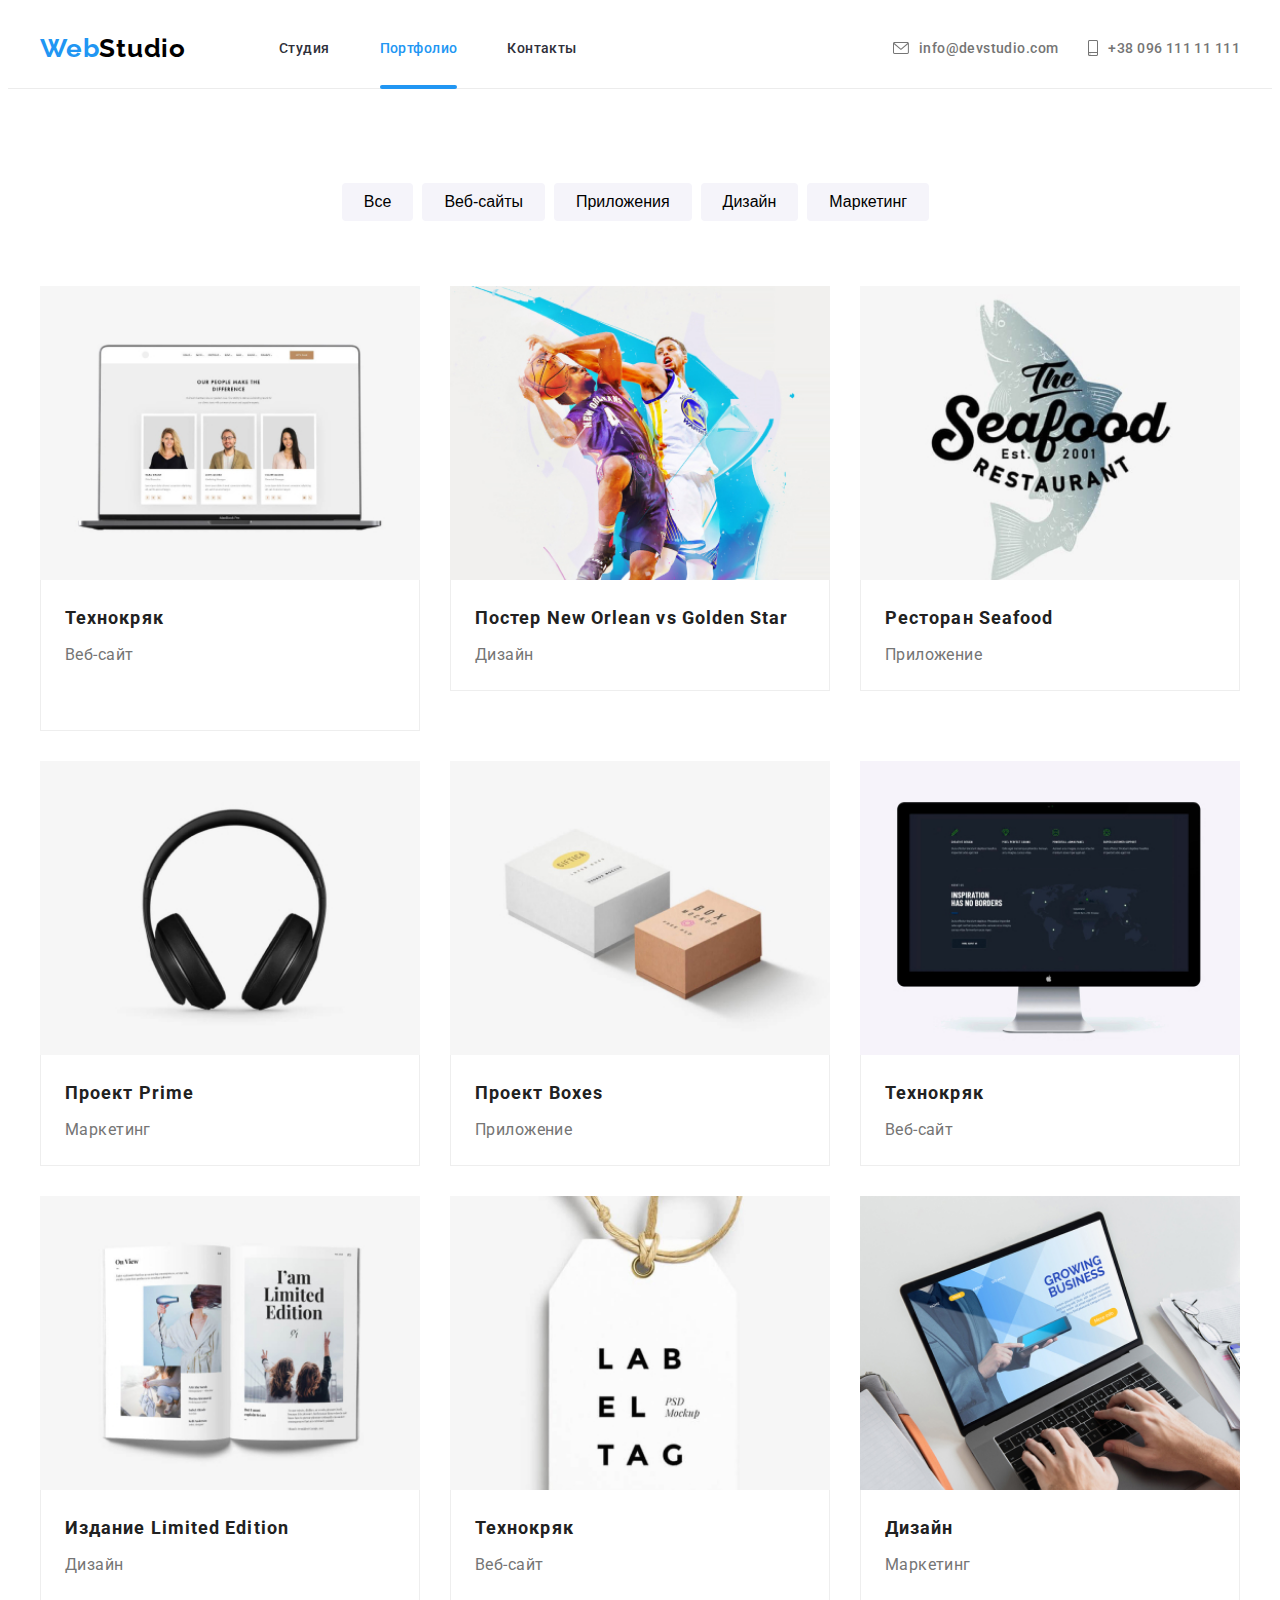
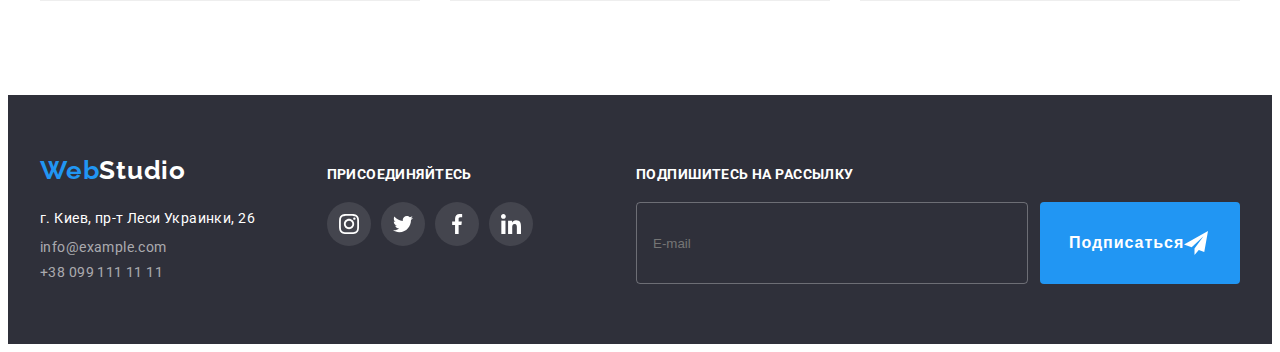
==== porfolio.html @ 5191cff1 "..." ====
<!DOCTYPE html>
<html lang="en">
<head>
    <meta charset="UTF-8">
    <meta http-equiv="X-UA-Compatible" content="IE=edge">
    <meta name="viewport" content="width=device-width, initial-scale=1.0">
    <title>Document</title>
    <link rel="preconnect" href="https://fonts.googleapis.com">
    <link rel="preconnect" href="https://fonts.gstatic.com" crossorigin>
    <link href="https://fonts.googleapis.com/css2?family=Roboto:ital,wght@0,400;0,500;0,700;0,900;1,400;1,500;1,700;1,900&display=swap" rel="stylesheet">
      
        <link rel="preconnect" href="https://fonts.googleapis.com">
        <link rel="preconnect" href="https://fonts.googleapis.com">
        <link rel="preconnect" href="https://fonts.gstatic.com" crossorigin>
        <link href="https://fonts.googleapis.com/css2?family=Raleway:wght@700&display=swap" rel="stylesheet">
    <link rel="stylesheet" href="https://cdnjs.cloudflare.com/ajax/libs/modern-normalize/1.1.0/modern-normalize.min.css"
        integrity="sha512-wpPYUAdjBVSE4KJnH1VR1HeZfpl1ub8YT/NKx4PuQ5NmX2tKuGu6U/JRp5y+Y8XG2tV+wKQpNHVUX03MfMFn9Q=="
        crossorigin="anonymous" referrerpolicy="no-referrer" />
 <link rel="stylesheet" href="./css/main.min.css">
    <body class="body">
    <header class="header-box">
        <div class="container flex">
            <nav class="flex"><a href="" class="logo" lang="en">
                    <span class="web">Web</span>Studio</a>
                <ul class="menu">
                    <li class="menu__list-main"><a href="./index.html" class="link">Студия</a></li>
                    <li class="menu__list"><a href="./porfolio.html" class="menu__link-main currents"> Портфолио</a></li>
                    <li class="menu__list"> <a href="" class="link"> Контакты</a></li>
                </ul>
            </nav>
            <button type="button" class="mob-menu" data-menu-open>
                <svg width="40px" height="40px" class="mob-menu__icon">
                    <use href="./images/icons/sprite2.svg#mob-menu"></use>
                </svg>
            </button>
            <ul class="menu-contact">
                <li class="menu-contact__list-left">
                    <a href="" class="menu-contact__link">
                        <svg class="header-icon icon-left" width="16" height="12">
                            <use href="./images/icons/sprite.svg#icon-envelope"></use>
                        </svg>
                        info@devstudio.com</a>
                </li>
                <li class="menu-contact__list"><a href="" class="menu-contact__link">
                        <svg class="header-icon" width="10" height="16">
                            <use href="./images/icons/sprite.svg#icon-smartphone"></use>
                        </svg>
                        +38 096 111 11 111</a></li>
    
            </ul>
        </div>
        <div class="mobile-menu" data-menu>
            <div class="container mobile-menu__container">
                <button class="close-butt" data-menu-close>
                    <svg width="40px" height="40px" class="mobile-menu__close-icon">
                        <use href="./images/icons/sprite2.svg#icon-close_40px"></use>
                    </svg>
                </button>
    
                <ul class="mobile-menu__nav">
                    <li class="mobile-menu__list">
                        <a href="" class="mobile-menu__link">Студия</a>
                    </li>
                    <li class="mobile-menu__list">
                        <a href="" class="mobile-menu__link">Портфолио</a>
                    </li>
                    <li class="mobile-menu__list">
                        <a href="" class="mobile-menu__link">Контакты</a>
                    </li>
                </ul>
    
                <ul class="mobile-menu__contact">
                    <li class="mobile-menu__numb">+38 096 111 11 11</li>
                    <li class="mobile-menu__mail">info@devstudio.com</li>
                </ul>
                <ul class="mobile__menu-social">
                    <li class="mobile-menu__soc-list">
                        <a href="" class="mobile-menu__soc-link">Instagram</a>
                    </li>
                    <li class="mobile-menu__soc-list">
                        <a href="" class="mobile-menu__soc-link">Twitter</a>
                    </li>
                    <li class="mobile-menu__soc-list">
                        <a href="" class="mobile-menu__soc-link">Facebook</a>
                    </li>
                    <li class="mobile-menu__soc-list">
                        <a href="" class="mobile-menu__soc-link">LinkedIn</a>
                    </li>
                </ul>
            </div>
        </div>
    </header>
 <main>
     <!-- =================HERO===================== -->
     <section class="section portfolio-nav">
         <div class="container">
     <ul class="btns">
         <li class="btns-list"> <button type="button" class="button-port">
            Все</button></li>
        <li class="btns-list"><button type="button" class="button-port">
            Веб-сайты</button></li>
        <li class="btns-list"><button type="button" class="button-port">
            Приложения</button></li>
        <li class="btns-list"><button type="button" class="button-port">
            Дизайн</button></li>
        <li class="btns-list"><button type="button" class="button-port">
            Маркетинг</button></li>
     </ul>

     <ul class="card">
         <li class="card__list"><a class="card__link" href=""><div class="card__wrapper">
            <picture>
                <source srcset="./images/notebook.jpg" media="min-width: 1200px">
                <source srcset="./images/port-tab/img-tab1.jpg" media="min-width: 768px">
                <source srcset="./images/port-mob/img-mob1.jpg" media="min-width: 320px">
                <img src="./images/notebook.jpg" alt="ноутбук" class="img-developer">
            </picture>
           
            <p class="card__overlay">Технокряк это современная площадка распространения коронавируса. Компании используют эту платформу для цифрового
        шпионажа и атак на защищённые сервера конкурентов.</p>
    </div><div class="card__describe cool"> <h3 class="card__sup-title">Технокряк</h3> <p class="
card__description">Веб-сайт</p> </div></a></li>
        <li class="card__list"><a class="card__link" href="">
                <div class="card__wrapper">
                    <picture>
                        <source srcset="./images/basketball-player.jpg" media="min-width: 1200px">
                        <source srcset="./images/port-tab/img-tab2.jpg" media="min-width: 768px">
                        <source srcset="./images/port-mob/img-mob2.jpg" media="min-width: 320px">
                        <img src="./images/basketball-player.jpg" alt="Постер New Orlean vs Golden Star" class="img-developer">
                    </picture>
                    <p class="card__overlay">Технокряк это современная площадка распространения коронавируса. Компании используют эту
                        платформу для цифрового
                        шпионажа и атак на защищённые сервера конкурентов.</p>
                </div>
                <div class="card__describe">
                    <h3 class="card__sup-title">Постер New Orlean vs Golden Star</h3>
                <p class="
                card__description">Дизайн</p>
                </div>
            </a></li>
        <li class="card__list"><a class="card__link" href="">
                <div class="card__wrapper">
                    <picture>
                        <source srcset="./images/seafood.jpg" media="min-width: 1200px">
                        <source srcset="./images/port-tab/img-tab3.jpg" media="min-width: 768px">
                        <source srcset="./images/port-mob/img-mob3.jpg" media="min-width: 320px">
                        <img src="./images/seafood.jpg" alt="Ресторан Seafood на фоне рыбы" class="img-developer">
                    </picture>
                    <p class="card__overlay">Технокряк это современная площадка распространения коронавируса. Компании используют эту
                        платформу для цифрового
                        шпионажа и атак на защищённые сервера конкурентов.</p>
                </div>
                <div class="card__describe">
                <h3 class="card__sup-title">Ресторан Seafood</h3>
                <p class="
                card__description">Приложение</p>
                </div>
            </a></li>
        <li class="card__list"><a class="card__link" href="">
                <div class="card__wrapper">
                    <picture>
                        <source srcset="./images/headphones.jpg" media="min-width: 1200px">
                        <source srcset="./images/port-tab/img-tab4.jpg" media="min-width: 768px">
                        <source srcset="./images/port-mob/img-mob4.jpg" media="min-width: 320px">
                        <img src="./images/headphones.jpg" alt="наушники" class="img-developer">
                    </picture>
                    
                    <p class="card__overlay">Технокряк это современная площадка распространения коронавируса. Компании используют эту
                        платформу для цифрового
                        шпионажа и атак на защищённые сервера конкурентов.</p>
                </div>
                <div class="card__describe">
                <h3 class="card__sup-title">Проект Prime</h3>
                <p class="
                card__description">Маркетинг</p>
                </div>
            </a></li>
        <li class="card__list"><a class="card__link" href="">
                <div class="card__wrapper">
                    <picture>
                        <source srcset="./images/box.jpg" media="min-width: 1200px">
                        <source srcset="./images/port-tab/img-tab5.jpg" media="min-width: 768px">
                        <source srcset="./images/port-mob/img-mob5.jpg" media="min-width: 320px">
                        <img src="./images/box.jpg" alt="два ящика" class="img-developer">
                    </picture>
                 
                    <p class="card__overlay">Технокряк это современная площадка распространения коронавируса. Компании используют эту
                        платформу для цифрового
                        шпионажа и атак на защищённые сервера конкурентов.</p>
                </div>
                <div class="card__describe">
                <h3 class="card__sup-title">Проект Boxes</h3>
                <p class="card__description">Приложение</p>
                </div>
            </a></li>
        <li class="card__list"><a class="card__link" href="">
                <div class="card__wrapper">
                <picture>
                    <source srcset="./images/monitor.jpg" media="min-width: 1200px">
                    <source srcset="./images/port-tab/img-tab6.jpg" media="min-width: 768px">
                    <source srcset="./images/port-mob/img-mob6.jpg" media="min-width: 320px">
                    <img src="./images/monitor.jpg" alt="монитор" class="img-developer">
                </picture>
                    
                    <p class="card__overlay">Технокряк это современная площадка распространения коронавируса. Компании используют эту
                        платформу для цифрового
                        шпионажа и атак на защищённые сервера конкурентов.</p>
                </div>
                <div class="card__describe">
                    <h3 class="card__sup-title">Технокряк</h3>
                    <p class="
        card__description">Веб-сайт</p>
                </div>
            </a></li>
        <li class="card__list"><a class="card__link" href="">
                <div class="card__wrapper">
                    <picture>
                        <source srcset="./images/book.jpg" media="min-width: 1200px">
                        <source srcset="./images/port-tab/img-tab7.jpg" media="min-width: 768px">
                        <source srcset="./images/port-mob/img-mob7.jpg" media="min-width: 320px">
                        <img src="./images/book.jpg" alt="book" class="img-developer">
                    </picture>
                    
                    <p class="card__overlay">Технокряк это современная площадка распространения коронавируса. Компании используют эту
                        платформу для цифрового
                        шпионажа и атак на защищённые сервера конкурентов.</p>
                </div>
                <div class="card__describe">
                <h3 class="card__sup-title">Издание Limited Edition</h3>
                <p class="
                card__description">Дизайн</p>
                </div>
            </a></li>
        <li class="card__list"><a class="card__link" href="">
                <div class="card__wrapper">
                        <picture>
                            <source srcset="./images/label-tag.jpg" media="min-width: 1200px">
                            <source srcset="./images/port-tab/img-tab8.jpg" media="min-width: 768px">
                            <source srcset="./images/port-mob/img-mob8.jpg" media="min-width: 320px">
                            <img src="./images/label-tag.jpg" alt="label" class="img-developer">
                        </picture>
                    <p class="card__overlay">Технокряк это современная площадка распространения коронавируса. Компании используют эту
                        платформу для цифрового
                        шпионажа и атак на защищённые сервера конкурентов.</p>
                </div>
                <div class="card__describe">
                    <h3 class="card__sup-title">Технокряк</h3>
                    <p class="
        card__description">Веб-сайт</p>
                </div>
            </a></li>
        <li class="card__list"><a class="card__link" href="">
                <div class="card__wrapper">
                    <picture>
                        <source srcset="./images/notebook1.jpg" media="min-width: 1200px">
                        <source srcset="./images/port-tab/img-tab6.jpg" media="min-width: 768px">
                        <source srcset="./images/port-mob/img-mob6.jpg" media="min-width: 320px">
                        <img src="./images/notebook1.jpg" alt="ноутбук" class="img-developer">
                    </picture>
                    <p class="card__overlay">Технокряк это современная площадка распространения коронавируса. Компании используют эту
                        платформу для цифрового
                        шпионажа и атак на защищённые сервера конкурентов.</p>
                </div>
             
                <div class="card__describe">
                <h3 class="card__sup-title">Дизайн</h3>
                <p class="
                            card__description">Маркетинг</p>
                </div>
            </a></li>
     </ul>
    </div>
 </section>
</main>
<!-- /* ======================FOOTER==================================== */ -->
    <footer class="footer">
        <div class="container footer__flex">
            <div class="footer-nav">
                <a href="" class="logodown" lang="en">
                    <span class="web">Web</span>Studio</a>
                <address>
                    <ul class="footer-list">
                        <li class="footer__list"><a class="footer__address" href="https://goo.gl/maps/vd5sE5UWaFMjiasX9">г.
                                Киев, пр-т Леси Украинки, 26</a></li>
                        <li class="footer__list"><a href="" class="footer__linknav">info@example.com</a></li>
                        <li class="footer__list"> <a href="" class="footer__linknav"> +38 099 111 11 11</a></li>
                    </ul>
                </address>
            </div>
            <div class="footer__social">
                <h2 class="footer__social-h">ПРИСОЕДИНЯЙТЕСЬ</h2>
                <ul class="footer__ul-flex">
                    <li class="footer__social-list">
                        <a class="footer__social-link" href=""><svg class="footer__social-icon" height="20" width="20">
                                <use href="./images/icons/sprite.svg#icon-instagram1"></use>
                            </svg></a>
                    </li>
                    <li class="footer__social-list">
                        <a class="footer__social-link" href=""><svg class="footer__social-icon" height="20" width="20">
                                <use href="./images/icons/sprite.svg#icon-twitter2"></use>
                            </svg></a>
                    </li>
                    <li class="footer__social-list">
                        <a class="footer__social-link" href=""><svg class="footer__social-icon" height="20" width="20">
                                <use href="./images/icons/sprite.svg#icon-facebook3"></use>
                            </svg></a>
                    </li>
                    <li class="footer__social-list">
                        <a class="footer__social-link" href=""><svg class="footer__social-icon" height="20" width="20">
                                <use href="./images/icons/sprite.svg#icon-linkedin4"></use>
                            </svg></a>
                    </li>
                </ul>
            </div>
            <div class="footer-form__wrapper">
                <form action="footer-form">
                    <b class="footer-form__b">Подпишитесь на рассылку</b>
                    <span class="footer-form__span">
                        <input type="email" name="user-email" required placeholder="E-mail" class="footer-form__imput">
                        <button type="submit" class="footer-button">Подписаться
                            <svg width="24" height="24">
                                <use href="./images/icons/sprite.svg#icon-icon-send"></use>
                            </svg>
                        </button>
                    </span>
                </form>
            </div>
        </div>
    </footer>
<script src="./js/menu.js"></script>
</body>
</html>
---- css/main.min.css ----
:root{--primary-text-color: #757575;--primary-heading-color: #212121;--accent-color: #2196f3;--primary-bacground-color: #f5f4fa;--secondary-text-color: #ffffff;--secondary-background-color: #2f303a;--main-font: "Roboto", sans-serif}.visual-hiden{position:absolute !important;clip:rect(1px 1px 1px 1px);clip:rect(1px 1px 1px 1px);padding:0 !important;border:0 !important;height:1px !important;width:1px !important;overflow:hidden}.body{font-family:var(--main-font);font-size:14px;font-weight:400;font-style:normal;letter-spacing:0.03em}address{font-style:normal}img{display:block}ul{list-style:none;padding:0;margin:0}p{margin:0}.h1 h2 h3 h4 h5 h6{margin:0}.container{width:100%;padding-left:15px;padding-right:15px;margin:0 auto}@media screen and (min-width: 480px){.container{width:480px;padding-left:15px;padding-right:15px}}@media screen and (min-width: 768px){.container{width:768px}}@media screen and (min-width: 1200px){.container{width:1200px}}.section{padding-top:60px;padding-bottom:60px}@media screen and (min-width: 1200px){.section{padding-top:94px;padding-bottom:94px}}.currents::after{content:"";display:block;position:absolute;bottom:-1px;width:100%;height:4px;background-color:#2196f3;border-radius:2px}.header-icon{margin-right:10px;transition-property:fill;transition-duration:250ms;transition-timing-function:cubic-bezier(0.4, 0, 0.2, 1);fill:var(--primary-text-color)}.header-icon:hover .linknav,.header-icon:focus .linknav{color:var(--accent-color);fill:var(--accent-color)}.web{color:var(--accent-color)}.logo{margin:16px auto 16px 0;font-family:Raleway;font-weight:bold;font-size:26px;line-height:31px;letter-spacing:0.03em;color:black;text-decoration:none;display:inline-block}@media screen and (min-width: 768px){.logo{margin:0}}.menu-contact{display:none}@media screen and (min-width: 768px){.menu-contact{display:block}}@media screen and (min-width: 1200px){.menu-contact{display:flex;align-items:center;padding-left:0;margin:0px;margin-left:auto}.menu-contact.menu-contact__list+.menu-contact__list{margin-left:50px}}@media screen and (min-width: 768px){.menu-contact__link{font-size:14px;line-height:16px;font-weight:500;text-decoration:none;list-style:none;color:var(--primary-text-color);display:flex;align-items:center;transition-property:background-color, color;transition-duration:250ms;transition-timing-function:cubic-bezier(0.4, 0, 0.2, 1)}.menu-contact__link:hover .header-icon,.menu-contact__link:focus .header-icon{fill:var(--accent-color)}.menu-contact__link:hover{color:var(--accent-color)}}@media screen and (min-width: 1200px){.menu-contact__link{font-size:14px;line-height:16px;font-weight:500;text-decoration:none;list-style:none;color:var(--primary-text-color);display:flex;align-items:center;transition-property:background-color, color;transition-duration:250ms;transition-timing-function:cubic-bezier(0.4, 0, 0.2, 1)}.menu-contact__link:hover .header-icon,.menu-contact__link:focus .header-icon{fill:var(--accent-color)}.menu-contact__link:hover{color:var(--accent-color)}}@media screen and (min-width: 768px){.menu-contact__list-left{margin-bottom:10px}}@media screen and (min-width: 1200px){.menu-contact__list-left{margin-bottom:0;display:flex;align-items:center;margin-right:30px}.menu-contact__list-left:hover .header-icon,.menu-contact__list-left:focus .header-icon{color:var(--accent-color);fill:var(--accent-color)}}.link{display:block;font-size:14px;line-height:16px;font-weight:500;color:var(--secondary-background-color);text-decoration:none;padding-top:32px;padding-bottom:32px;transition-property:background-color, color;transition-duration:250ms;transition-timing-function:cubic-bezier(0.4, 0, 0.2, 1)}.link:hover,.link:focus{color:var(--accent-color)}.header-box{border-bottom:1px solid #ececec}.flex{display:flex;align-items:center;justify-content:space-between}@media screen and (min-width: 1200px){.flex{display:flex;align-items:center}}.menu{display:none}@media screen and (min-width: 768px){.menu{display:flex;margin-top:0px;margin-bottom:0px;padding-left:0px;justify-content:center;margin-left:88px;align-items:center}}@media screen and (min-width: 1200px){.menu{display:flex;margin-top:0px;margin-bottom:0px;padding-left:0px;justify-content:center;margin-left:93px;align-items:center}}.logodown{font-family:Raleway;font-weight:bold;font-size:24px;line-height:28px;letter-spacing:0.03em;color:var(--secondary-text-color);text-decoration:none;display:inline-block;margin-bottom:20px}@media screen and (min-width: 1200px){.logodown{font-size:26px;line-height:31px}}.footer{background-color:var(--secondary-background-color);padding-bottom:60px;padding-top:60px}@media screen and (min-width: 768px){.footer__flex{display:flex;align-items:baseline;justify-content:center}}@media screen and (max-width: 1199px){.footer__flex{flex-wrap:wrap}}@media screen and (min-width: 1200px){.footer__flex{align-items:baseline}}.footer-nav{text-align:center;margin-bottom:60px}@media screen and (min-width: 768px){.footer-nav{width:50%;margin:0}}@media screen and (min-width: 1200px){.footer-nav{text-align:left;margin:0}}.footer__address{margin-bottom:0px;margin-top:0px;text-align:left;font-size:14px;line-height:24px;color:var(--secondary-text-color);font-weight:400;cursor:pointer;text-decoration:none}.footer__address:hover,.footer__address:focus{color:var(--accent-color)}.footer-list{padding-left:0px;margin:0px;font-style:normal}.footer__list:not(:last-child){margin-bottom:9px}.footer__social{margin:0 auto;text-align:center}@media screen and (min-width: 768px){.footer__social{width:50%}}@media screen and (min-width: 1200px){.footer__social{margin-left:70px;margin-right:93px;text-align:left}}.footer__ul-flex{display:flex;margin:0%;padding:0%;justify-content:center}@media screen and (min-width: 1200px){.footer__ul-flex{justify-content:left}}.footer__social-h{font-weight:700;font-size:14px;line-height:16px;letter-spacing:0.03em;margin:0;margin-bottom:20px;color:var(--secondary-text-color)}.footer__linknav{font-size:14px;line-height:24px;font-weight:400;text-decoration:none;list-style:none;color:rgba(255,255,255,0.6);display:inline-block;transition-property:color;transition-duration:250ms}.footer__linknav:focus,.footer__linknav:hover{color:var(--accent-color)}@media screen and (min-width: 1200px){.footer__linknav{font-size:14px;line-height:16px}}.footer__social-list+.footer__social-list{margin-left:10px}.footer__social-link{display:flex;align-items:center;justify-content:center;width:44px;height:44px;border-radius:50%;background-color:rgba(255,255,255,0.1);transition-property:background-color;transition-duration:250ms;transition-timing-function:cubic-bezier(0.4, 0, 0.2, 1)}.footer__social-link:hover,.footer__social-link:focus{background-color:var(--accent-color)}.footer__social-icon{fill:var(--secondary-text-color)}@media screen and (min-width: 768px){.tablet{display:flex}}.footer-button{display:flex;align-items:center;font-weight:700;font-size:16px;letter-spacing:0.06em;line-height:1.87;background-color:var(--accent-color);color:var(--secondary-text-color);padding:10px 29px;min-width:200px;border:none;border-radius:4px;cursor:pointer;margin:20px auto 0}@media screen and (min-width: 1200px){.footer-button{margin:0}}.footer-form__b{display:block;text-transform:uppercase;margin-bottom:20px;color:var(--secondary-text-color);text-align:center;margin-top:60px}@media screen and (min-width: 1200px){.footer-form__b{margin-top:0;text-align:left}}@media screen and (min-width: 1200px){.footer-form__span{display:flex;justify-content:center}}.footer-form__wrapper{margin:0 auto}@media screen and (min-width: 768px){.footer-form__wrapper{width:60%}}.footer-form__imput{width:100%;height:50px;border:1px solid rgba(255,255,255,0.3);border-radius:4px;padding:15px 16px;margin-right:12px;color:var(--secondary-text-color);background:none}@media screen and (min-width: 768px){.footer-form__imput{width:450px}}@media screen and (min-width: 1200px){.footer-form__imput{width:358px}}.mobile-menu__container{position:relative;padding-top:48px;padding-bottom:48px;padding-left:40px}.mob-menu{background-color:transparent;border:none;padding:0;line-height:0;transition:fill 250ms linear}.mob-menu:hover,.mob-menu:focus{fill:var(--accent-color)}@media screen and (min-width: 768px){.mob-menu{display:none}}.mobile-menu{position:fixed;overflow:auto;width:100vw;height:100vh;top:0;left:0;background-color:#ffffff;z-index:2;opacity:0;visibility:hidden;pointer-events:none;transition:opacity 250ms linear, visibility 250ms linear}.mobile-menu.is-open{opacity:1;visibility:visible;pointer-events:auto}.mobile-menu__nav{margin-bottom:302px}.close-butt{position:absolute;top:10px;right:15px;display:flex;align-items:center;justify-content:center;width:40px;height:40px;border:none;background-color:transparent;padding:0;cursor:pointer;transition-property:fill, opacity;transition-timing-function:cubic-bezier(0.4, 0, 0.2, 1);transition-duration:250ms}.close-butt:hover,.close-butt:focus{fill:var(--accent-color)}.mobile-menu__list{margin-bottom:32px}.mobile-menu__link{font-weight:500;font-size:40px;line-height:47px;letter-spacing:0.02em;color:var(--primary-heading-color);text-decoration:none}.mobile-menu__link:hover,.mobile-menu__link:focus{color:var(--accent-color)}.mobile-menu__numb{font-weight:500;font-size:34px;line-height:40px;letter-spacing:0.02em;color:var(--accent-color);margin-bottom:32px}.mobile-menu__mail{font-weight:500;font-size:24px;line-height:28px;letter-spacing:0.02em;color:var(--primary-text-color);margin-bottom:64px}.mobile__menu-social{display:flex}.mobile-menu__soc-list:not(:last-child){padding-right:10px;border-right:1px solid rgba(33,33,33,0.2)}.mobile-menu__soc-list:not(:first-child){padding-left:10px}.mobile-menu__soc-link{text-decoration:none;font-weight:500;font-size:18px;line-height:22px;letter-spacing:0.02em;color:var(--accent-color)}@media screen and (min-width: 768px){.menu__link-main{position:relative;font-size:14px;line-height:16px;font-weight:500;color:var(--accent-color);text-decoration:none;list-style:none;display:block;padding-top:32px;padding-bottom:32px}}@media screen and (min-width: 768px){.menu__list{margin-left:50px}}@media screen and (min-width: 1200px){.menu__linkp{display:block;font-size:14px;line-height:16px;font-weight:500;color:var(--secondary-background-color);text-decoration:none;padding-top:32px;padding-bottom:32px;transition-property:color;transition-duration:250ms;transition-timing-function:cubic-bezier(0.4, 0, 0.2, 1)}.menu__linkp:hover,.menu__linkp:focus{color:var(--accent-color)}}@media screen and (min-width: 1200px){.menu__linkp-main{position:relative;font-size:14px;line-height:16px;font-weight:500;color:var(--accent-color);text-decoration:none;list-style:none;display:block;padding-top:32px;padding-bottom:32px;margin-left:50px;margin-right:50px}}.main-title{background:#c4c4c4;color:var(--secondary-text-color);text-align:center;margin-right:auto;margin-left:auto;padding-top:200px;padding-bottom:200px;background-image:linear-gradient(rgba(47,48,58,0.4), rgba(47,48,58,0.4)),url(../images/header-mob.jpg);background-size:cover;max-width:1600px}@media screen and (min-width: 768px){.main-title{background-image:linear-gradient(rgba(47,48,58,0.4), rgba(47,48,58,0.4)),url(../images/header-tab.jpg);background-size:cover}}@media screen and (min-width: 1200px){.main-title{background-image:linear-gradient(rgba(47,48,58,0.4), rgba(47,48,58,0.4)),url(../images/background.jpg);background-size:cover}}.title{margin-bottom:30px;margin-top:0px;font-size:26px;line-height:42px;font-weight:900;letter-spacing:0.06em}@media screen and (min-width: 1200px){.title{font-size:44px;line-height:60px}}.button{border-radius:4px;background-color:var(--accent-color);color:var(--secondary-text-color);font-size:16px;line-height:30px;font-weight:700;width:200px;height:50px;left:700px;top:430px;cursor:pointer;display:inline-block;transition-property:background-color, color;transition-duration:250ms;transition-timing-function:cubic-bezier(0.4, 0, 0.2, 1)}.button:hover{background-color:var(--accent-color);color:var(--secondary-text-color);cursor:pointer}@media screen and (min-width: 768px){.about{display:flex;flex-wrap:wrap;margin-left:-30px}}.bloks{height:120px;display:flex;background:var(--primary-bacground-color);border-radius:4px;margin-bottom:30px;align-items:center;justify-content:center}.list-about{margin-bottom:30px}@media screen and (min-width: 768px){.list-about{flex-basis:calc(100% / 2 - 30px);margin-left:30px}}@media screen and (min-width: 1200px){.list-about{flex-basis:calc(100% / 4 - 30px);margin-bottom:0px}}.plist{font-size:14px;line-height:24px;margin-top:0px;margin-bottom:0px;color:var(--primary-text-color)}@media screen and (min-width: 768px){.plist{max-width:354px}}.headlines{text-align:center;font-size:14px;line-height:16px;color:var(--primary-heading-color);font-weight:700;margin-top:0px;margin-bottom:10px}@media screen and (min-width: 768px){.headlines{text-align:left}}@media screen and (max-width: 1200px){.section-whatwedo{position:absolute !important;clip:rect(1px 1px 1px 1px);clip:rect(1px 1px 1px 1px);padding:0 !important;border:0 !important;height:1px !important;width:1px !important;overflow:hidden}}.images{margin-top:0px;display:flex;justify-content:center;padding:0px;margin-bottom:0px}.main-headlines{font-size:36px;line-height:42px;font-weight:700;color:var(--primary-heading-color);margin-bottom:50px;text-align:center;margin-top:0}.img-list{width:370px}.img-list+.img-list{margin-left:30px}.relat{position:relative}.absol{position:absolute;width:370px;height:70px;background-color:rgba(47,48,58,0.8);bottom:0;padding-top:27px}.descrip{font-weight:700;font-size:14px;line-height:16px;text-align:center;letter-spacing:0.03em;color:#ffffff}.box-icons{display:flex;padding:0;justify-content:center}.main-headlines-bot{font-size:28px;line-height:33px;font-weight:700;color:var(--primary-heading-color);margin-bottom:50px;text-align:center;margin-top:0px}@media screen and (min-width: 1200px){.main-headlines-bot{font-size:36px;line-height:42px}}.all-employee{padding-bottom:94px;margin-bottom:0px;margin-top:0px;padding:0}@media screen and (min-width: 768px){.all-employee{display:flex;flex-wrap:wrap;margin-left:-30px}}.employee{background:var(--secondary-text-color);box-shadow:0px 1px 3px rgba(0,0,0,0.12),0px 1px 1px rgba(0,0,0,0.14),0px 2px 1px rgba(0,0,0,0.2);border-radius:0px 0px 4px 4px;margin-bottom:30px;width:100%}@media screen and (min-width: 768px){.employee{flex-basis:calc(100% / 2 - 30px);margin-left:30px}}@media screen and (min-width: 1200px){.employee{flex-basis:calc(100% / 4 - 30px)}}.img-developer{width:100%;display:block;height:auto}.our-team{background-color:var(--primary-bacground-color);padding-top:94px;margin-left:0px}.workers{font-weight:500;font-size:16px;line-height:19px;text-align:center;color:var(--primary-heading-color);margin-bottom:10px;margin-top:0}.positions{font-size:16px;line-height:19px;font-weight:400;text-align:center;margin:0px;margin-bottom:16px}.cards-work{padding:32px 30px}.social-link-team{display:flex;align-items:center;justify-content:center;width:44px;height:44px;border-radius:50%;transition-property:fill, background-color;transition-duration:250ms;transition-timing-function:cubic-bezier(0.4, 0, 0.2, 1)}.social-link-team:hover .social-icon-team,.social-link-team:focus .social-icon-team{fill:#ffffff}.social-link-team:hover,.social-link-team:focus{background-color:var(--accent-color)}.social-icon-team{fill:#afb1b8;transition-property:bacground-color, fill;transition-duration:250ms;transition-timing-function:cubic-bezier(0.4, 0, 0.2, 1)}.social-link+.social-link{margin-left:10px}.hclient{font-style:normal;font-weight:700;font-size:28px;line-height:33px;text-align:center;letter-spacing:0.03em;color:var(--primary-heading-color);margin-top:0;margin-left:auto;margin-right:auto;margin-bottom:50px}@media screen and (min-width: 1200px){.hclient{font-size:36px;line-height:42px}}.client-flex{display:flex;flex-wrap:wrap;margin-left:-30px}.client-list{flex-basis:calc(100% / 2 - 30px);margin-left:30px;margin-bottom:30px}@media screen and (min-width: 768px){.client-list{flex-basis:calc(100% / 3 - 30px)}}@media screen and (min-width: 1200px){.client-list{flex-basis:calc(100% / 6 - 30px)}}.client-link{display:flex;align-items:center;justify-content:center;width:100%;height:92px;border:1px solid #afb1b8;transition-duration:250ms;border-radius:4px}.client-link:hover .client-icon,.client-link:focus .client-icon{fill:var(--accent-color)}.client-link:hover,.client-link:focus{border-color:var(--accent-color)}.client-icon{fill:#afb1b8;transition-property:fill;transition-duration:250ms;transition-timing-function:cubic-bezier(0.4, 0, 0.2, 1)}.portfolio-nav{font-weight:500;font-size:16px;line-height:1.62}.btns{display:flex;flex-wrap:wrap;justify-content:flex-start;margin-bottom:40px}@media screen and (min-width: 768px){.btns{justify-content:center;margin-bottom:30px}}@media screen and (min-width: 1200px){.btns{display:flex;justify-content:center;padding-left:0px;margin:0px;margin-bottom:50px}}.btns-list{margin-right:9px;margin-bottom:15px}.button-port{border-radius:4px;background-color:var(--primary-bacground-color);color:black;font-weight:500;font-size:16px;line-height:26px;cursor:pointer;border:0;padding:6px 22px;transition-property:background-color, color, box-shadow;transition-duration:250ms;transition-timing-function:cubic-bezier(0.4, 0, 0.2, 1)}.button-port:hover,.button-port:focus{background-color:var(--accent-color);color:var(--secondary-text-color);cursor:pointer;box-shadow:0px 3px 1px rgba(0,0,0,0.1),0px 1px 2px rgba(0,0,0,0.08),0px 2px 2px rgba(0,0,0,0.12)}.card{margin-top:0px;padding:0%}@media screen and (min-width: 768px){.card{display:flex;flex-wrap:wrap;margin-left:-30px;margin-bottom:-30px}}.card__list{width:354px;margin-bottom:30px}@media screen and (min-width: 768px){.card__list{flex-basis:calc(100% / 2 - 30px);margin-left:30px}}@media screen and (min-width: 1200px){.card__list{flex-basis:calc(100% / 3 - 30px);margin-left:30px}}.card__link{position:relative;display:block;text-decoration:none;transition-property:box-shadow;transition-duration:250ms}.card__link:hover,.card__link:focus{box-shadow:0px 1px 1px rgba(0,0,0,0.12),0px 4px 4px rgba(0,0,0,0.06),1px 4px 6px rgba(0,0,0,0.16)}.card__link:hover .card__overlay{transform:translatex(0)}.card__wrapper{position:relative;overflow:hidden;height:294px}.card__overlay{position:absolute;width:100%;height:100%;font-size:18px;line-height:28px;top:0;left:0;background-color:rgba(33,150,243,0.9);color:var(--secondary-text-color);transform:translatey(110%);transition:transform 250ms ease;padding:77px 24px}@media screen and (min-width: 1200px){.card_overlay{width:370px;height:294px;padding:63px 24px}}.card__describe{padding:20px 24px;border-bottom:1px solid #eeeeee;border-left:1px solid #eeeeee;border-right:1px solid #eeeeee}@media screen and (min-width: 767px){.cool{height:146px}}@media screen and (min-width: 1200px){.cool{height:110px}}.card__sup-title{margin-bottom:4px;font-weight:700;font-size:18px;line-height:36px;color:var(--primary-heading-color);margin-top:0;margin-left:auto;margin-right:auto}@media screen and (min-width: 768px){.card__sup-title{width:306px;margin-left:0;margin-right:0;letter-spacing:0.06em}}@media screen and (min-width: 1200px){.card__sup-title{letter-spacing:0.06em;width:100%}}.card__description{margin-bottom:0;margin-top:0px;font-size:16px;line-height:30px;font-weight:400;color:var(--primary-text-color)}.backdrop{display:flex;align-items:center;justify-content:center;position:fixed;top:0;left:0;width:100%;height:100%;background-color:rgba(0,0,0,0.6);opacity:1;visibility:visible;pointer-events:auto;transition-property:opacity;transition-timing-function:cubic-bezier(0.4, 0, 0.2, 1);transition-duration:250ms}.backdrop.is-hidden{opacity:0;visibility:hidden;pointer-events:auto;transition-property:opacity;transition-timing-function:cubic-bezier(0.4, 0, 0.2, 1);transition-duration:250ms}.modal{position:relative;width:450px;height:609px;padding:40px;border-radius:4px;background-color:var(--primary-bacground-color)}@media screen and (min-width: 1200px){.modal{position:relative;width:528px;height:581px;padding:40px;border-radius:4px;background-color:var(--primary-bacground-color)}}.close-button{position:absolute;top:10px;right:10px;display:flex;align-items:center;justify-content:center;width:30px;height:30px;border:1px solid rgba(0,0,0,0.1);border-radius:50%;background-color:transparent;padding:0;cursor:pointer;transition-property:fill, opacity;transition-timing-function:cubic-bezier(0.4, 0, 0.2, 1);transition-duration:250ms}.close-button:hover,.close-button:focus{fill:var(--accent-color)}.modal-title{font-style:normal;font-weight:700;font-size:20px;line-height:23px;text-align:center;letter-spacing:0.03em;display:block;color:var(--primary-heading-color);margin-bottom:30px}.modal-form__text{display:block;font-weight:normal;font-size:12px;line-height:14px;letter-spacing:0.01em;color:var(--primary-text-color);margin-bottom:10px}.modal-form__input-wrapper{display:block;position:relative;margin-top:4px}.modal-form__input{background-color:var(--primary-bacground-color);border:1px solid rgba(33,33,33,0.2);border-radius:4px;width:100%;height:40px;padding-left:42px;outline:0;transition-property:border-color;transition-duration:250ms;transition-timing-function:cubic-bezier(0.4, 0, 0.2, 1)}.modal-form__input:focus{border-color:var(--accent-color)}.modal-form__input:focus+.modal-form__icon{fill:var(--accent-color)}.modal-form__icon{position:absolute;left:12px;bottom:12px;transition-property:fill;transition-duration:250ms;transition-timing-function:cubic-bezier(0.4, 0, 0.2, 1)}.modal-form__comment{width:100%;height:120px;border:1px solid rgba(33,33,33,0.2);border-radius:4px;margin-top:4px;padding:12px 16px;resize:none;transition-property:border-color;transition-duration:250ms;transition-timing-function:cubic-bezier(0.4, 0, 0.2, 1);outline:none}.modal-form__comment:focus{border-color:var(--accent-color)}.modal-form__link{color:var(--accent-color)}.modal-form__btn{width:200px;height:50px;margin-top:30px;margin-left:124px;margin-right:124px;background-color:var(--accent-color);color:var(--secondary-text-color);border:none;box-shadow:0px 4px 4px rgba(0,0,0,0.15);border-radius:4px}.modal-checkbox-label::before{display:block;content:"";width:18px;height:18px;border:1px solid #303030;border-radius:4px;cursor:pointer;margin-right:10px}.modal-checkbox-label{display:flex;align-items:center;font-size:14px;line-height:1.71}.modal-checkbox:checked+.modal-checkbox-label::before{background-image:url(../images/icon-check-1.svg);background-size:contain;background-position:center}
/*# sourceMappingURL=main.min.css.map */
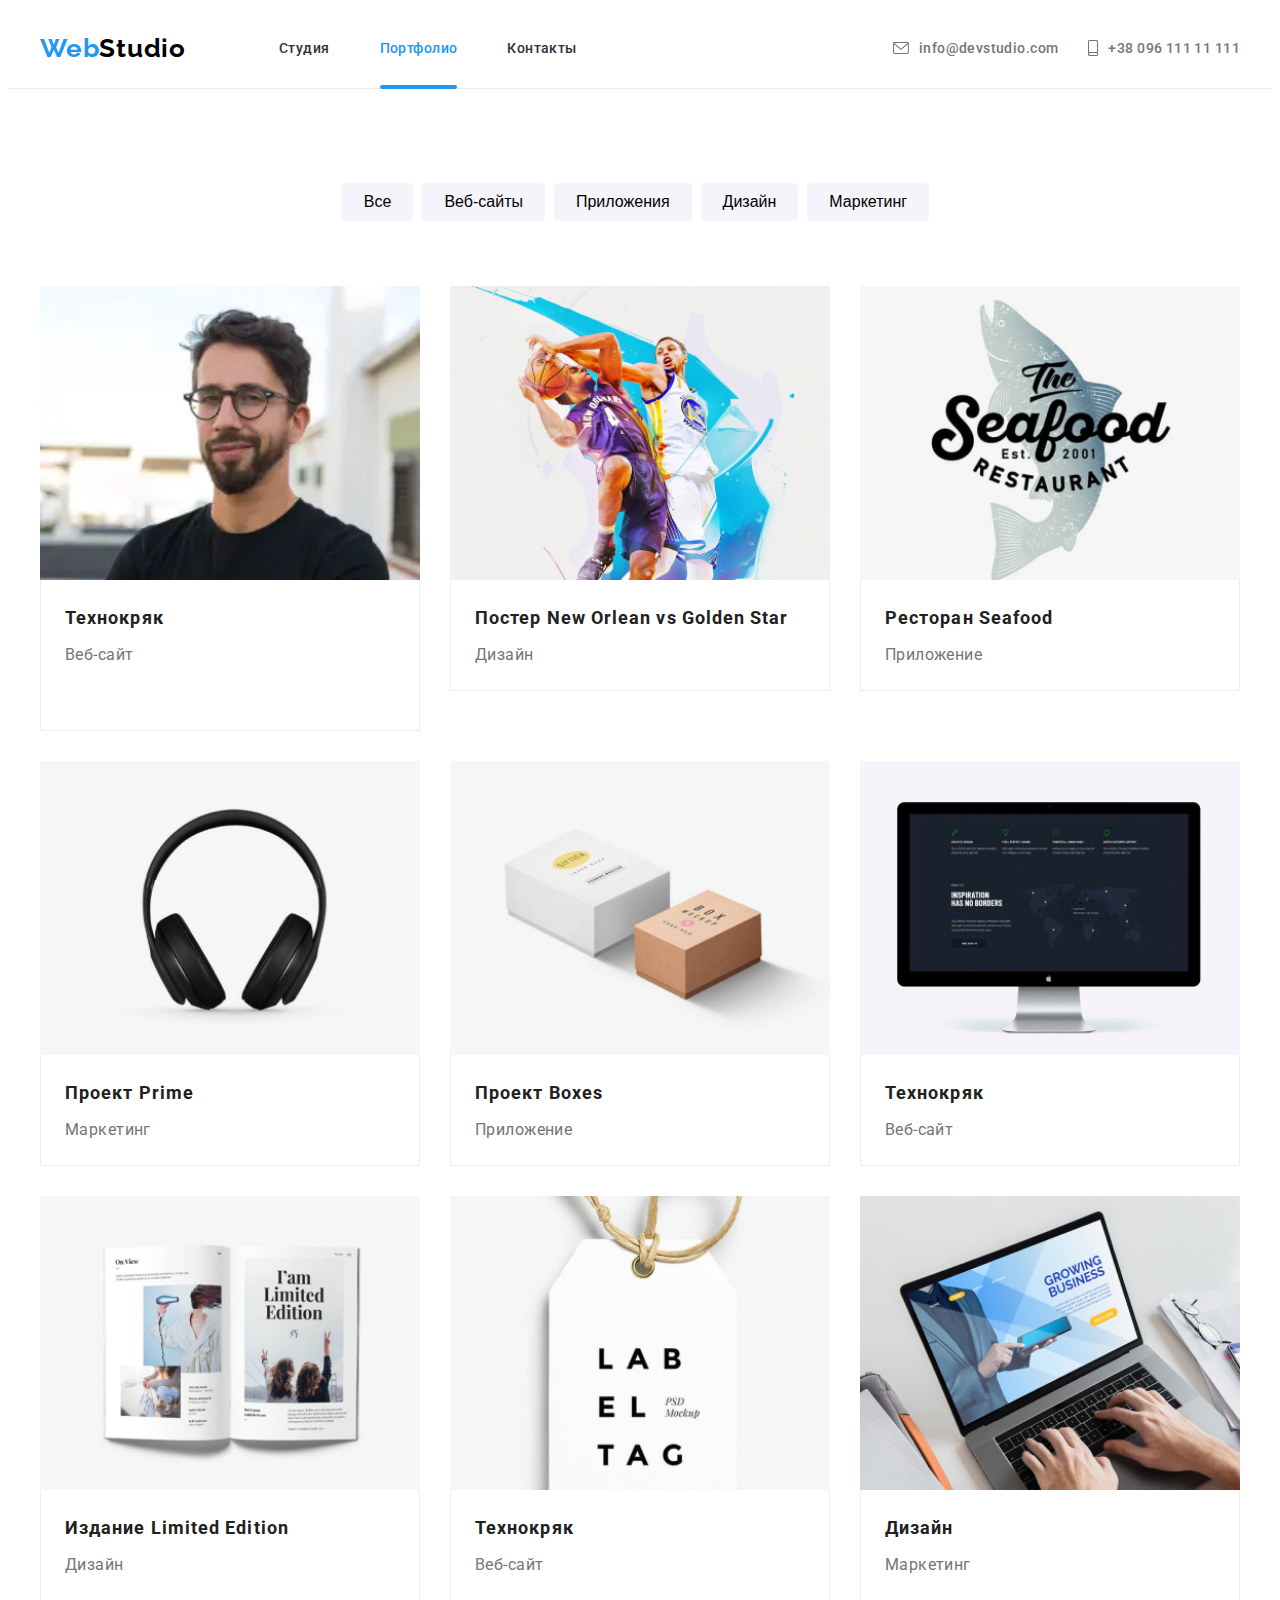
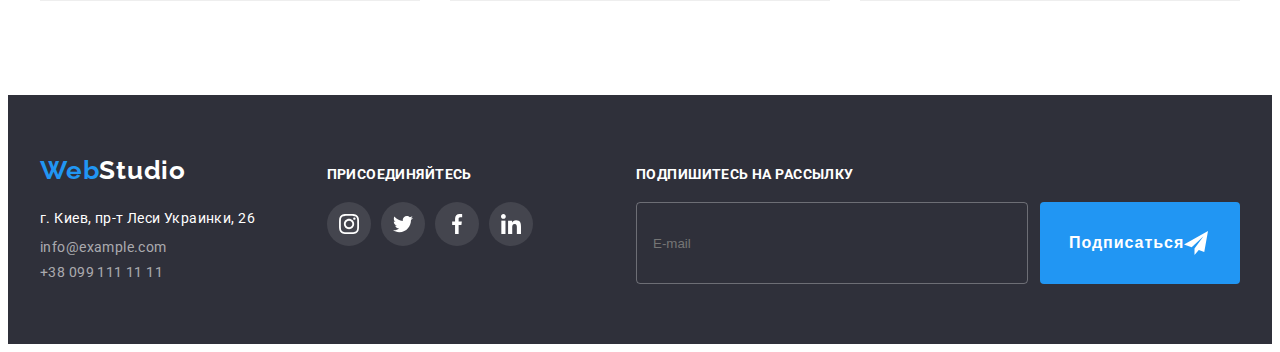
==== commit 421e617f: "img" ====
--- a/porfolio.html
+++ b/porfolio.html
@@ -59,7 +59,7 @@
     
                 <ul class="mobile-menu__nav">
                     <li class="mobile-menu__list">
-                        <a href="" class="mobile-menu__link">Студия</a>
+                        <a href="./index.html" class="mobile-menu__link">Студия</a>
                     </li>
                     <li class="mobile-menu__list">
                         <a href="" class="mobile-menu__link">Портфолио</a>
@@ -110,12 +110,22 @@
      <ul class="card">
          <li class="card__list"><a class="card__link" href=""><div class="card__wrapper">
             <picture>
-                <source srcset="./images/notebook.jpg" media="min-width: 1200px">
-                <source srcset="./images/port-tab/img-tab1.jpg" media="min-width: 768px">
-                <source srcset="./images/port-mob/img-mob1.jpg" media="min-width: 320px">
-                <img src="./images/notebook.jpg" alt="ноутбук" class="img-developer">
+                <source srcset="./images/team/mihail/img-dasktop.webp 1x, ./images/team/mihail/img-dasktop@2x.webp 2x"
+                    media="(min-width: 1200px)">
+                <source srcset="./images/team/mihail/img-dasktop.jpg 1x, ./images/team/mihail/img-desktop@2x.jpg 2x"
+                    media="(min-width: 1200px)">
+                <source srcset="./images/team/mihail/img-tablet.webp 1x, ./images/team/mihail/img-tablet@2x.webp 2x"
+                    media="(min-width: 768px)">
+                <source srcset="./images/team/mihail/img-tablet.jpg 1x, ./images/team/mihail/img-tablet@2x.jpg 2x"
+                    media="(min-width: 768px)">
+                <source srcset="./images/team/mihail/img-mobile.webp 1x, ./images/team/mihail/img-mobile@2x.webp 2x"
+                    media="(min-width: 320px)">
+                <source srcset="./images/team/mihail/img-mobile.jpg 1x, ./images/team/mihail/img-mobile@2x.jpg 2x"
+                    media="(min-width: 320px)">
+            
+                <img src="#" alt="ноутбук" class="img-developer">
             </picture>
-           
+          
             <p class="card__overlay">Технокряк это современная площадка распространения коронавируса. Компании используют эту платформу для цифрового
         шпионажа и атак на защищённые сервера конкурентов.</p>
     </div><div class="card__describe cool"> <h3 class="card__sup-title">Технокряк</h3> <p class="
--- a/css/main.min.css
+++ b/css/main.min.css
@@ -1,2 +1,2 @@
-:root{--primary-text-color: #757575;--primary-heading-color: #212121;--accent-color: #2196f3;--primary-bacground-color: #f5f4fa;--secondary-text-color: #ffffff;--secondary-background-color: #2f303a;--main-font: "Roboto", sans-serif}.visual-hiden{position:absolute !important;clip:rect(1px 1px 1px 1px);clip:rect(1px 1px 1px 1px);padding:0 !important;border:0 !important;height:1px !important;width:1px !important;overflow:hidden}.body{font-family:var(--main-font);font-size:14px;font-weight:400;font-style:normal;letter-spacing:0.03em}address{font-style:normal}img{display:block}ul{list-style:none;padding:0;margin:0}p{margin:0}.h1 h2 h3 h4 h5 h6{margin:0}.container{width:100%;padding-left:15px;padding-right:15px;margin:0 auto}@media screen and (min-width: 480px){.container{width:480px;padding-left:15px;padding-right:15px}}@media screen and (min-width: 768px){.container{width:768px}}@media screen and (min-width: 1200px){.container{width:1200px}}.section{padding-top:60px;padding-bottom:60px}@media screen and (min-width: 1200px){.section{padding-top:94px;padding-bottom:94px}}.currents::after{content:"";display:block;position:absolute;bottom:-1px;width:100%;height:4px;background-color:#2196f3;border-radius:2px}.header-icon{margin-right:10px;transition-property:fill;transition-duration:250ms;transition-timing-function:cubic-bezier(0.4, 0, 0.2, 1);fill:var(--primary-text-color)}.header-icon:hover .linknav,.header-icon:focus .linknav{color:var(--accent-color);fill:var(--accent-color)}.web{color:var(--accent-color)}.logo{margin:16px auto 16px 0;font-family:Raleway;font-weight:bold;font-size:26px;line-height:31px;letter-spacing:0.03em;color:black;text-decoration:none;display:inline-block}@media screen and (min-width: 768px){.logo{margin:0}}.menu-contact{display:none}@media screen and (min-width: 768px){.menu-contact{display:block}}@media screen and (min-width: 1200px){.menu-contact{display:flex;align-items:center;padding-left:0;margin:0px;margin-left:auto}.menu-contact.menu-contact__list+.menu-contact__list{margin-left:50px}}@media screen and (min-width: 768px){.menu-contact__link{font-size:14px;line-height:16px;font-weight:500;text-decoration:none;list-style:none;color:var(--primary-text-color);display:flex;align-items:center;transition-property:background-color, color;transition-duration:250ms;transition-timing-function:cubic-bezier(0.4, 0, 0.2, 1)}.menu-contact__link:hover .header-icon,.menu-contact__link:focus .header-icon{fill:var(--accent-color)}.menu-contact__link:hover{color:var(--accent-color)}}@media screen and (min-width: 1200px){.menu-contact__link{font-size:14px;line-height:16px;font-weight:500;text-decoration:none;list-style:none;color:var(--primary-text-color);display:flex;align-items:center;transition-property:background-color, color;transition-duration:250ms;transition-timing-function:cubic-bezier(0.4, 0, 0.2, 1)}.menu-contact__link:hover .header-icon,.menu-contact__link:focus .header-icon{fill:var(--accent-color)}.menu-contact__link:hover{color:var(--accent-color)}}@media screen and (min-width: 768px){.menu-contact__list-left{margin-bottom:10px}}@media screen and (min-width: 1200px){.menu-contact__list-left{margin-bottom:0;display:flex;align-items:center;margin-right:30px}.menu-contact__list-left:hover .header-icon,.menu-contact__list-left:focus .header-icon{color:var(--accent-color);fill:var(--accent-color)}}.link{display:block;font-size:14px;line-height:16px;font-weight:500;color:var(--secondary-background-color);text-decoration:none;padding-top:32px;padding-bottom:32px;transition-property:background-color, color;transition-duration:250ms;transition-timing-function:cubic-bezier(0.4, 0, 0.2, 1)}.link:hover,.link:focus{color:var(--accent-color)}.header-box{border-bottom:1px solid #ececec}.flex{display:flex;align-items:center;justify-content:space-between}@media screen and (min-width: 1200px){.flex{display:flex;align-items:center}}.menu{display:none}@media screen and (min-width: 768px){.menu{display:flex;margin-top:0px;margin-bottom:0px;padding-left:0px;justify-content:center;margin-left:88px;align-items:center}}@media screen and (min-width: 1200px){.menu{display:flex;margin-top:0px;margin-bottom:0px;padding-left:0px;justify-content:center;margin-left:93px;align-items:center}}.logodown{font-family:Raleway;font-weight:bold;font-size:24px;line-height:28px;letter-spacing:0.03em;color:var(--secondary-text-color);text-decoration:none;display:inline-block;margin-bottom:20px}@media screen and (min-width: 1200px){.logodown{font-size:26px;line-height:31px}}.footer{background-color:var(--secondary-background-color);padding-bottom:60px;padding-top:60px}@media screen and (min-width: 768px){.footer__flex{display:flex;align-items:baseline;justify-content:center}}@media screen and (max-width: 1199px){.footer__flex{flex-wrap:wrap}}@media screen and (min-width: 1200px){.footer__flex{align-items:baseline}}.footer-nav{text-align:center;margin-bottom:60px}@media screen and (min-width: 768px){.footer-nav{width:50%;margin:0}}@media screen and (min-width: 1200px){.footer-nav{text-align:left;margin:0}}.footer__address{margin-bottom:0px;margin-top:0px;text-align:left;font-size:14px;line-height:24px;color:var(--secondary-text-color);font-weight:400;cursor:pointer;text-decoration:none}.footer__address:hover,.footer__address:focus{color:var(--accent-color)}.footer-list{padding-left:0px;margin:0px;font-style:normal}.footer__list:not(:last-child){margin-bottom:9px}.footer__social{margin:0 auto;text-align:center}@media screen and (min-width: 768px){.footer__social{width:50%}}@media screen and (min-width: 1200px){.footer__social{margin-left:70px;margin-right:93px;text-align:left}}.footer__ul-flex{display:flex;margin:0%;padding:0%;justify-content:center}@media screen and (min-width: 1200px){.footer__ul-flex{justify-content:left}}.footer__social-h{font-weight:700;font-size:14px;line-height:16px;letter-spacing:0.03em;margin:0;margin-bottom:20px;color:var(--secondary-text-color)}.footer__linknav{font-size:14px;line-height:24px;font-weight:400;text-decoration:none;list-style:none;color:rgba(255,255,255,0.6);display:inline-block;transition-property:color;transition-duration:250ms}.footer__linknav:focus,.footer__linknav:hover{color:var(--accent-color)}@media screen and (min-width: 1200px){.footer__linknav{font-size:14px;line-height:16px}}.footer__social-list+.footer__social-list{margin-left:10px}.footer__social-link{display:flex;align-items:center;justify-content:center;width:44px;height:44px;border-radius:50%;background-color:rgba(255,255,255,0.1);transition-property:background-color;transition-duration:250ms;transition-timing-function:cubic-bezier(0.4, 0, 0.2, 1)}.footer__social-link:hover,.footer__social-link:focus{background-color:var(--accent-color)}.footer__social-icon{fill:var(--secondary-text-color)}@media screen and (min-width: 768px){.tablet{display:flex}}.footer-button{display:flex;align-items:center;font-weight:700;font-size:16px;letter-spacing:0.06em;line-height:1.87;background-color:var(--accent-color);color:var(--secondary-text-color);padding:10px 29px;min-width:200px;border:none;border-radius:4px;cursor:pointer;margin:20px auto 0}@media screen and (min-width: 1200px){.footer-button{margin:0}}.footer-form__b{display:block;text-transform:uppercase;margin-bottom:20px;color:var(--secondary-text-color);text-align:center;margin-top:60px}@media screen and (min-width: 1200px){.footer-form__b{margin-top:0;text-align:left}}@media screen and (min-width: 1200px){.footer-form__span{display:flex;justify-content:center}}.footer-form__wrapper{margin:0 auto}@media screen and (min-width: 768px){.footer-form__wrapper{width:60%}}.footer-form__imput{width:100%;height:50px;border:1px solid rgba(255,255,255,0.3);border-radius:4px;padding:15px 16px;margin-right:12px;color:var(--secondary-text-color);background:none}@media screen and (min-width: 768px){.footer-form__imput{width:450px}}@media screen and (min-width: 1200px){.footer-form__imput{width:358px}}.mobile-menu__container{position:relative;padding-top:48px;padding-bottom:48px;padding-left:40px}.mob-menu{background-color:transparent;border:none;padding:0;line-height:0;transition:fill 250ms linear}.mob-menu:hover,.mob-menu:focus{fill:var(--accent-color)}@media screen and (min-width: 768px){.mob-menu{display:none}}.mobile-menu{position:fixed;overflow:auto;width:100vw;height:100vh;top:0;left:0;background-color:#ffffff;z-index:2;opacity:0;visibility:hidden;pointer-events:none;transition:opacity 250ms linear, visibility 250ms linear}.mobile-menu.is-open{opacity:1;visibility:visible;pointer-events:auto}.mobile-menu__nav{margin-bottom:302px}.close-butt{position:absolute;top:10px;right:15px;display:flex;align-items:center;justify-content:center;width:40px;height:40px;border:none;background-color:transparent;padding:0;cursor:pointer;transition-property:fill, opacity;transition-timing-function:cubic-bezier(0.4, 0, 0.2, 1);transition-duration:250ms}.close-butt:hover,.close-butt:focus{fill:var(--accent-color)}.mobile-menu__list{margin-bottom:32px}.mobile-menu__link{font-weight:500;font-size:40px;line-height:47px;letter-spacing:0.02em;color:var(--primary-heading-color);text-decoration:none}.mobile-menu__link:hover,.mobile-menu__link:focus{color:var(--accent-color)}.mobile-menu__numb{font-weight:500;font-size:34px;line-height:40px;letter-spacing:0.02em;color:var(--accent-color);margin-bottom:32px}.mobile-menu__mail{font-weight:500;font-size:24px;line-height:28px;letter-spacing:0.02em;color:var(--primary-text-color);margin-bottom:64px}.mobile__menu-social{display:flex}.mobile-menu__soc-list:not(:last-child){padding-right:10px;border-right:1px solid rgba(33,33,33,0.2)}.mobile-menu__soc-list:not(:first-child){padding-left:10px}.mobile-menu__soc-link{text-decoration:none;font-weight:500;font-size:18px;line-height:22px;letter-spacing:0.02em;color:var(--accent-color)}@media screen and (min-width: 768px){.menu__link-main{position:relative;font-size:14px;line-height:16px;font-weight:500;color:var(--accent-color);text-decoration:none;list-style:none;display:block;padding-top:32px;padding-bottom:32px}}@media screen and (min-width: 768px){.menu__list{margin-left:50px}}@media screen and (min-width: 1200px){.menu__linkp{display:block;font-size:14px;line-height:16px;font-weight:500;color:var(--secondary-background-color);text-decoration:none;padding-top:32px;padding-bottom:32px;transition-property:color;transition-duration:250ms;transition-timing-function:cubic-bezier(0.4, 0, 0.2, 1)}.menu__linkp:hover,.menu__linkp:focus{color:var(--accent-color)}}@media screen and (min-width: 1200px){.menu__linkp-main{position:relative;font-size:14px;line-height:16px;font-weight:500;color:var(--accent-color);text-decoration:none;list-style:none;display:block;padding-top:32px;padding-bottom:32px;margin-left:50px;margin-right:50px}}.main-title{background:#c4c4c4;color:var(--secondary-text-color);text-align:center;margin-right:auto;margin-left:auto;padding-top:200px;padding-bottom:200px;background-image:linear-gradient(rgba(47,48,58,0.4), rgba(47,48,58,0.4)),url(../images/header-mob.jpg);background-size:cover;max-width:1600px}@media screen and (min-width: 768px){.main-title{background-image:linear-gradient(rgba(47,48,58,0.4), rgba(47,48,58,0.4)),url(../images/header-tab.jpg);background-size:cover}}@media screen and (min-width: 1200px){.main-title{background-image:linear-gradient(rgba(47,48,58,0.4), rgba(47,48,58,0.4)),url(../images/background.jpg);background-size:cover}}.title{margin-bottom:30px;margin-top:0px;font-size:26px;line-height:42px;font-weight:900;letter-spacing:0.06em}@media screen and (min-width: 1200px){.title{font-size:44px;line-height:60px}}.button{border-radius:4px;background-color:var(--accent-color);color:var(--secondary-text-color);font-size:16px;line-height:30px;font-weight:700;width:200px;height:50px;left:700px;top:430px;cursor:pointer;display:inline-block;transition-property:background-color, color;transition-duration:250ms;transition-timing-function:cubic-bezier(0.4, 0, 0.2, 1)}.button:hover{background-color:var(--accent-color);color:var(--secondary-text-color);cursor:pointer}@media screen and (min-width: 768px){.about{display:flex;flex-wrap:wrap;margin-left:-30px}}.bloks{height:120px;display:flex;background:var(--primary-bacground-color);border-radius:4px;margin-bottom:30px;align-items:center;justify-content:center}.list-about{margin-bottom:30px}@media screen and (min-width: 768px){.list-about{flex-basis:calc(100% / 2 - 30px);margin-left:30px}}@media screen and (min-width: 1200px){.list-about{flex-basis:calc(100% / 4 - 30px);margin-bottom:0px}}.plist{font-size:14px;line-height:24px;margin-top:0px;margin-bottom:0px;color:var(--primary-text-color)}@media screen and (min-width: 768px){.plist{max-width:354px}}.headlines{text-align:center;font-size:14px;line-height:16px;color:var(--primary-heading-color);font-weight:700;margin-top:0px;margin-bottom:10px}@media screen and (min-width: 768px){.headlines{text-align:left}}@media screen and (max-width: 1200px){.section-whatwedo{position:absolute !important;clip:rect(1px 1px 1px 1px);clip:rect(1px 1px 1px 1px);padding:0 !important;border:0 !important;height:1px !important;width:1px !important;overflow:hidden}}.images{margin-top:0px;display:flex;justify-content:center;padding:0px;margin-bottom:0px}.main-headlines{font-size:36px;line-height:42px;font-weight:700;color:var(--primary-heading-color);margin-bottom:50px;text-align:center;margin-top:0}.img-list{width:370px}.img-list+.img-list{margin-left:30px}.relat{position:relative}.absol{position:absolute;width:370px;height:70px;background-color:rgba(47,48,58,0.8);bottom:0;padding-top:27px}.descrip{font-weight:700;font-size:14px;line-height:16px;text-align:center;letter-spacing:0.03em;color:#ffffff}.box-icons{display:flex;padding:0;justify-content:center}.main-headlines-bot{font-size:28px;line-height:33px;font-weight:700;color:var(--primary-heading-color);margin-bottom:50px;text-align:center;margin-top:0px}@media screen and (min-width: 1200px){.main-headlines-bot{font-size:36px;line-height:42px}}.all-employee{padding-bottom:94px;margin-bottom:0px;margin-top:0px;padding:0}@media screen and (min-width: 768px){.all-employee{display:flex;flex-wrap:wrap;margin-left:-30px}}.employee{background:var(--secondary-text-color);box-shadow:0px 1px 3px rgba(0,0,0,0.12),0px 1px 1px rgba(0,0,0,0.14),0px 2px 1px rgba(0,0,0,0.2);border-radius:0px 0px 4px 4px;margin-bottom:30px;width:100%}@media screen and (min-width: 768px){.employee{flex-basis:calc(100% / 2 - 30px);margin-left:30px}}@media screen and (min-width: 1200px){.employee{flex-basis:calc(100% / 4 - 30px)}}.img-developer{width:100%;display:block;height:auto}.our-team{background-color:var(--primary-bacground-color);padding-top:94px;margin-left:0px}.workers{font-weight:500;font-size:16px;line-height:19px;text-align:center;color:var(--primary-heading-color);margin-bottom:10px;margin-top:0}.positions{font-size:16px;line-height:19px;font-weight:400;text-align:center;margin:0px;margin-bottom:16px}.cards-work{padding:32px 30px}.social-link-team{display:flex;align-items:center;justify-content:center;width:44px;height:44px;border-radius:50%;transition-property:fill, background-color;transition-duration:250ms;transition-timing-function:cubic-bezier(0.4, 0, 0.2, 1)}.social-link-team:hover .social-icon-team,.social-link-team:focus .social-icon-team{fill:#ffffff}.social-link-team:hover,.social-link-team:focus{background-color:var(--accent-color)}.social-icon-team{fill:#afb1b8;transition-property:bacground-color, fill;transition-duration:250ms;transition-timing-function:cubic-bezier(0.4, 0, 0.2, 1)}.social-link+.social-link{margin-left:10px}.hclient{font-style:normal;font-weight:700;font-size:28px;line-height:33px;text-align:center;letter-spacing:0.03em;color:var(--primary-heading-color);margin-top:0;margin-left:auto;margin-right:auto;margin-bottom:50px}@media screen and (min-width: 1200px){.hclient{font-size:36px;line-height:42px}}.client-flex{display:flex;flex-wrap:wrap;margin-left:-30px}.client-list{flex-basis:calc(100% / 2 - 30px);margin-left:30px;margin-bottom:30px}@media screen and (min-width: 768px){.client-list{flex-basis:calc(100% / 3 - 30px)}}@media screen and (min-width: 1200px){.client-list{flex-basis:calc(100% / 6 - 30px)}}.client-link{display:flex;align-items:center;justify-content:center;width:100%;height:92px;border:1px solid #afb1b8;transition-duration:250ms;border-radius:4px}.client-link:hover .client-icon,.client-link:focus .client-icon{fill:var(--accent-color)}.client-link:hover,.client-link:focus{border-color:var(--accent-color)}.client-icon{fill:#afb1b8;transition-property:fill;transition-duration:250ms;transition-timing-function:cubic-bezier(0.4, 0, 0.2, 1)}.portfolio-nav{font-weight:500;font-size:16px;line-height:1.62}.btns{display:flex;flex-wrap:wrap;justify-content:flex-start;margin-bottom:40px}@media screen and (min-width: 768px){.btns{justify-content:center;margin-bottom:30px}}@media screen and (min-width: 1200px){.btns{display:flex;justify-content:center;padding-left:0px;margin:0px;margin-bottom:50px}}.btns-list{margin-right:9px;margin-bottom:15px}.button-port{border-radius:4px;background-color:var(--primary-bacground-color);color:black;font-weight:500;font-size:16px;line-height:26px;cursor:pointer;border:0;padding:6px 22px;transition-property:background-color, color, box-shadow;transition-duration:250ms;transition-timing-function:cubic-bezier(0.4, 0, 0.2, 1)}.button-port:hover,.button-port:focus{background-color:var(--accent-color);color:var(--secondary-text-color);cursor:pointer;box-shadow:0px 3px 1px rgba(0,0,0,0.1),0px 1px 2px rgba(0,0,0,0.08),0px 2px 2px rgba(0,0,0,0.12)}.card{margin-top:0px;padding:0%}@media screen and (min-width: 768px){.card{display:flex;flex-wrap:wrap;margin-left:-30px;margin-bottom:-30px}}.card__list{width:354px;margin-bottom:30px}@media screen and (min-width: 768px){.card__list{flex-basis:calc(100% / 2 - 30px);margin-left:30px}}@media screen and (min-width: 1200px){.card__list{flex-basis:calc(100% / 3 - 30px);margin-left:30px}}.card__link{position:relative;display:block;text-decoration:none;transition-property:box-shadow;transition-duration:250ms}.card__link:hover,.card__link:focus{box-shadow:0px 1px 1px rgba(0,0,0,0.12),0px 4px 4px rgba(0,0,0,0.06),1px 4px 6px rgba(0,0,0,0.16)}.card__link:hover .card__overlay{transform:translatex(0)}.card__wrapper{position:relative;overflow:hidden;height:294px}.card__overlay{position:absolute;width:100%;height:100%;font-size:18px;line-height:28px;top:0;left:0;background-color:rgba(33,150,243,0.9);color:var(--secondary-text-color);transform:translatey(110%);transition:transform 250ms ease;padding:77px 24px}@media screen and (min-width: 1200px){.card_overlay{width:370px;height:294px;padding:63px 24px}}.card__describe{padding:20px 24px;border-bottom:1px solid #eeeeee;border-left:1px solid #eeeeee;border-right:1px solid #eeeeee}@media screen and (min-width: 767px){.cool{height:146px}}@media screen and (min-width: 1200px){.cool{height:110px}}.card__sup-title{margin-bottom:4px;font-weight:700;font-size:18px;line-height:36px;color:var(--primary-heading-color);margin-top:0;margin-left:auto;margin-right:auto}@media screen and (min-width: 768px){.card__sup-title{width:306px;margin-left:0;margin-right:0;letter-spacing:0.06em}}@media screen and (min-width: 1200px){.card__sup-title{letter-spacing:0.06em;width:100%}}.card__description{margin-bottom:0;margin-top:0px;font-size:16px;line-height:30px;font-weight:400;color:var(--primary-text-color)}.backdrop{display:flex;align-items:center;justify-content:center;position:fixed;top:0;left:0;width:100%;height:100%;background-color:rgba(0,0,0,0.6);opacity:1;visibility:visible;pointer-events:auto;transition-property:opacity;transition-timing-function:cubic-bezier(0.4, 0, 0.2, 1);transition-duration:250ms}.backdrop.is-hidden{opacity:0;visibility:hidden;pointer-events:auto;transition-property:opacity;transition-timing-function:cubic-bezier(0.4, 0, 0.2, 1);transition-duration:250ms}.modal{position:relative;width:450px;height:609px;padding:40px;border-radius:4px;background-color:var(--primary-bacground-color)}@media screen and (min-width: 1200px){.modal{position:relative;width:528px;height:581px;padding:40px;border-radius:4px;background-color:var(--primary-bacground-color)}}.close-button{position:absolute;top:10px;right:10px;display:flex;align-items:center;justify-content:center;width:30px;height:30px;border:1px solid rgba(0,0,0,0.1);border-radius:50%;background-color:transparent;padding:0;cursor:pointer;transition-property:fill, opacity;transition-timing-function:cubic-bezier(0.4, 0, 0.2, 1);transition-duration:250ms}.close-button:hover,.close-button:focus{fill:var(--accent-color)}.modal-title{font-style:normal;font-weight:700;font-size:20px;line-height:23px;text-align:center;letter-spacing:0.03em;display:block;color:var(--primary-heading-color);margin-bottom:30px}.modal-form__text{display:block;font-weight:normal;font-size:12px;line-height:14px;letter-spacing:0.01em;color:var(--primary-text-color);margin-bottom:10px}.modal-form__input-wrapper{display:block;position:relative;margin-top:4px}.modal-form__input{background-color:var(--primary-bacground-color);border:1px solid rgba(33,33,33,0.2);border-radius:4px;width:100%;height:40px;padding-left:42px;outline:0;transition-property:border-color;transition-duration:250ms;transition-timing-function:cubic-bezier(0.4, 0, 0.2, 1)}.modal-form__input:focus{border-color:var(--accent-color)}.modal-form__input:focus+.modal-form__icon{fill:var(--accent-color)}.modal-form__icon{position:absolute;left:12px;bottom:12px;transition-property:fill;transition-duration:250ms;transition-timing-function:cubic-bezier(0.4, 0, 0.2, 1)}.modal-form__comment{width:100%;height:120px;border:1px solid rgba(33,33,33,0.2);border-radius:4px;margin-top:4px;padding:12px 16px;resize:none;transition-property:border-color;transition-duration:250ms;transition-timing-function:cubic-bezier(0.4, 0, 0.2, 1);outline:none}.modal-form__comment:focus{border-color:var(--accent-color)}.modal-form__link{color:var(--accent-color)}.modal-form__btn{width:200px;height:50px;margin-top:30px;margin-left:124px;margin-right:124px;background-color:var(--accent-color);color:var(--secondary-text-color);border:none;box-shadow:0px 4px 4px rgba(0,0,0,0.15);border-radius:4px}.modal-checkbox-label::before{display:block;content:"";width:18px;height:18px;border:1px solid #303030;border-radius:4px;cursor:pointer;margin-right:10px}.modal-checkbox-label{display:flex;align-items:center;font-size:14px;line-height:1.71}.modal-checkbox:checked+.modal-checkbox-label::before{background-image:url(../images/icon-check-1.svg);background-size:contain;background-position:center}
+:root{--primary-text-color: #757575;--primary-heading-color: #212121;--accent-color: #2196f3;--primary-bacground-color: #f5f4fa;--secondary-text-color: #ffffff;--secondary-background-color: #2f303a;--main-font: "Roboto", sans-serif}.visual-hiden{position:absolute !important;clip:rect(1px 1px 1px 1px);clip:rect(1px 1px 1px 1px);padding:0 !important;border:0 !important;height:1px !important;width:1px !important;overflow:hidden}.body{font-family:var(--main-font);font-size:14px;font-weight:400;font-style:normal;letter-spacing:0.03em}address{font-style:normal}img{display:block}ul{list-style:none;padding:0;margin:0}p{margin:0}.h1 h2 h3 h4 h5 h6{margin:0}.container{width:100%;padding-left:15px;padding-right:15px;margin:0 auto}@media screen and (min-width: 480px){.container{width:480px;padding-left:15px;padding-right:15px}}@media screen and (min-width: 768px){.container{width:768px}}@media screen and (min-width: 1200px){.container{width:1200px}}.section{padding-top:60px;padding-bottom:60px}@media screen and (min-width: 1200px){.section{padding-top:94px;padding-bottom:94px}}.currents::after{content:"";display:block;position:absolute;bottom:-1px;width:100%;height:4px;background-color:#2196f3;border-radius:2px}.header-icon{margin-right:10px;transition-property:fill;transition-duration:250ms;transition-timing-function:cubic-bezier(0.4, 0, 0.2, 1);fill:var(--primary-text-color)}.header-icon:hover .linknav,.header-icon:focus .linknav{color:var(--accent-color);fill:var(--accent-color)}.web{color:var(--accent-color)}.logo{margin:16px auto 16px 0;font-family:Raleway;font-weight:bold;font-size:26px;line-height:31px;letter-spacing:0.03em;color:black;text-decoration:none;display:inline-block}@media screen and (min-width: 768px){.logo{margin:0}}.menu-contact{display:none}@media screen and (min-width: 768px){.menu-contact{display:block}}@media screen and (min-width: 1200px){.menu-contact{display:flex;align-items:center;padding-left:0;margin:0px;margin-left:auto}.menu-contact.menu-contact__list+.menu-contact__list{margin-left:50px}}@media screen and (min-width: 768px){.menu-contact__link{font-size:14px;line-height:16px;font-weight:500;text-decoration:none;list-style:none;color:var(--primary-text-color);display:flex;align-items:center;transition-property:background-color, color;transition-duration:250ms;transition-timing-function:cubic-bezier(0.4, 0, 0.2, 1)}.menu-contact__link:hover .header-icon,.menu-contact__link:focus .header-icon{fill:var(--accent-color)}.menu-contact__link:hover{color:var(--accent-color)}}@media screen and (min-width: 1200px){.menu-contact__link{font-size:14px;line-height:16px;font-weight:500;text-decoration:none;list-style:none;color:var(--primary-text-color);display:flex;align-items:center;transition-property:background-color, color;transition-duration:250ms;transition-timing-function:cubic-bezier(0.4, 0, 0.2, 1)}.menu-contact__link:hover .header-icon,.menu-contact__link:focus .header-icon{fill:var(--accent-color)}.menu-contact__link:hover{color:var(--accent-color)}}@media screen and (min-width: 768px){.menu-contact__list-left{margin-bottom:10px}}@media screen and (min-width: 1200px){.menu-contact__list-left{margin-bottom:0;display:flex;align-items:center;margin-right:30px}.menu-contact__list-left:hover .header-icon,.menu-contact__list-left:focus .header-icon{color:var(--accent-color);fill:var(--accent-color)}}.link{display:block;font-size:14px;line-height:16px;font-weight:500;color:var(--secondary-background-color);text-decoration:none;padding-top:32px;padding-bottom:32px;transition-property:background-color, color;transition-duration:250ms;transition-timing-function:cubic-bezier(0.4, 0, 0.2, 1)}.link:hover,.link:focus{color:var(--accent-color)}.header-box{border-bottom:1px solid #ececec}.flex{display:flex;align-items:center;justify-content:space-between}@media screen and (min-width: 1200px){.flex{display:flex;align-items:center}}.menu{display:none}@media screen and (min-width: 768px){.menu{display:flex;margin-top:0px;margin-bottom:0px;padding-left:0px;justify-content:center;margin-left:88px;align-items:center}}@media screen and (min-width: 1200px){.menu{display:flex;margin-top:0px;margin-bottom:0px;padding-left:0px;justify-content:center;margin-left:93px;align-items:center}}.logodown{font-family:Raleway;font-weight:bold;font-size:24px;line-height:28px;letter-spacing:0.03em;color:var(--secondary-text-color);text-decoration:none;display:inline-block;margin-bottom:20px}@media screen and (min-width: 1200px){.logodown{font-size:26px;line-height:31px}}.footer{background-color:var(--secondary-background-color);padding-bottom:60px;padding-top:60px}@media screen and (min-width: 768px){.footer__flex{display:flex;align-items:baseline;justify-content:center}}@media screen and (max-width: 1199px){.footer__flex{flex-wrap:wrap}}@media screen and (min-width: 1200px){.footer__flex{align-items:baseline}}.footer-nav{text-align:center;margin-bottom:60px}@media screen and (min-width: 768px){.footer-nav{width:50%;margin:0}}@media screen and (min-width: 1200px){.footer-nav{text-align:left;margin:0}}.footer__address{margin-bottom:0px;margin-top:0px;text-align:left;font-size:14px;line-height:24px;color:var(--secondary-text-color);font-weight:400;cursor:pointer;text-decoration:none}.footer__address:hover,.footer__address:focus{color:var(--accent-color)}.footer-list{padding-left:0px;margin:0px;font-style:normal}.footer__list:not(:last-child){margin-bottom:9px}.footer__social{margin:0 auto;text-align:center}@media screen and (min-width: 768px){.footer__social{width:50%}}@media screen and (min-width: 1200px){.footer__social{margin-left:70px;margin-right:93px;text-align:left}}.footer__ul-flex{display:flex;margin:0%;padding:0%;justify-content:center}@media screen and (min-width: 1200px){.footer__ul-flex{justify-content:left}}.footer__social-h{font-weight:700;font-size:14px;line-height:16px;letter-spacing:0.03em;margin:0;margin-bottom:20px;color:var(--secondary-text-color)}.footer__linknav{font-size:14px;line-height:24px;font-weight:400;text-decoration:none;list-style:none;color:rgba(255,255,255,0.6);display:inline-block;transition-property:color;transition-duration:250ms}.footer__linknav:focus,.footer__linknav:hover{color:var(--accent-color)}@media screen and (min-width: 1200px){.footer__linknav{font-size:14px;line-height:16px}}.footer__social-list+.footer__social-list{margin-left:10px}.footer__social-link{display:flex;align-items:center;justify-content:center;width:44px;height:44px;border-radius:50%;background-color:rgba(255,255,255,0.1);transition-property:background-color;transition-duration:250ms;transition-timing-function:cubic-bezier(0.4, 0, 0.2, 1)}.footer__social-link:hover,.footer__social-link:focus{background-color:var(--accent-color)}.footer__social-icon{fill:var(--secondary-text-color)}@media screen and (min-width: 768px){.tablet{display:flex}}.footer-button{display:flex;align-items:center;font-weight:700;font-size:16px;letter-spacing:0.06em;line-height:1.87;background-color:var(--accent-color);color:var(--secondary-text-color);padding:10px 29px;min-width:200px;border:none;border-radius:4px;cursor:pointer;margin:20px auto 0}@media screen and (min-width: 1200px){.footer-button{margin:0}}.footer-form__b{display:block;text-transform:uppercase;margin-bottom:20px;color:var(--secondary-text-color);text-align:center;margin-top:60px}@media screen and (min-width: 1200px){.footer-form__b{margin-top:0;text-align:left}}@media screen and (min-width: 1200px){.footer-form__span{display:flex;justify-content:center}}.footer-form__wrapper{margin:0 auto}@media screen and (min-width: 768px){.footer-form__wrapper{width:60%}}.footer-form__imput{width:100%;height:50px;border:1px solid rgba(255,255,255,0.3);border-radius:4px;padding:15px 16px;margin-right:12px;color:var(--secondary-text-color);background:none}@media screen and (min-width: 768px){.footer-form__imput{width:450px}}@media screen and (min-width: 1200px){.footer-form__imput{width:358px}}.mobile-menu__container{position:relative;padding-top:48px;padding-bottom:48px;padding-left:40px}.mob-menu{background-color:transparent;border:none;padding:0;line-height:0;transition:fill 250ms linear}.mob-menu:hover,.mob-menu:focus{fill:var(--accent-color)}@media screen and (min-width: 768px){.mob-menu{display:none}}.mobile-menu{position:fixed;overflow:auto;width:100vw;height:100vh;top:0;left:0;background-color:#ffffff;z-index:2;opacity:0;visibility:hidden;pointer-events:none;transition:opacity 250ms linear, visibility 250ms linear}.mobile-menu.is-open{opacity:1;visibility:visible;pointer-events:auto}.mobile-menu__nav{margin-bottom:302px}.close-butt{position:absolute;top:10px;right:15px;display:flex;align-items:center;justify-content:center;width:40px;height:40px;border:none;background-color:transparent;padding:0;cursor:pointer;transition-property:fill, opacity;transition-timing-function:cubic-bezier(0.4, 0, 0.2, 1);transition-duration:250ms}.close-butt:hover,.close-butt:focus{fill:var(--accent-color)}.mobile-menu__list{margin-bottom:32px}.mobile-menu__link{font-weight:500;font-size:40px;line-height:47px;letter-spacing:0.02em;color:var(--primary-heading-color);text-decoration:none}.mobile-menu__link:hover,.mobile-menu__link:focus{color:var(--accent-color)}.mobile-menu__numb{font-weight:500;font-size:34px;line-height:40px;letter-spacing:0.02em;color:var(--accent-color);margin-bottom:32px}.mobile-menu__mail{font-weight:500;font-size:24px;line-height:28px;letter-spacing:0.02em;color:var(--primary-text-color);margin-bottom:64px}.mobile__menu-social{display:flex}.mobile-menu__soc-list:not(:last-child){padding-right:10px;border-right:1px solid rgba(33,33,33,0.2)}.mobile-menu__soc-list:not(:first-child){padding-left:10px}.mobile-menu__soc-link{text-decoration:none;font-weight:500;font-size:18px;line-height:22px;letter-spacing:0.02em;color:var(--accent-color)}@media screen and (min-width: 768px){.menu__link-main{position:relative;font-size:14px;line-height:16px;font-weight:500;color:var(--accent-color);text-decoration:none;list-style:none;display:block;padding-top:32px;padding-bottom:32px}}@media screen and (min-width: 768px){.menu__list{margin-left:50px}}@media screen and (min-width: 1200px){.menu__linkp{display:block;font-size:14px;line-height:16px;font-weight:500;color:var(--secondary-background-color);text-decoration:none;padding-top:32px;padding-bottom:32px;transition-property:color;transition-duration:250ms;transition-timing-function:cubic-bezier(0.4, 0, 0.2, 1)}.menu__linkp:hover,.menu__linkp:focus{color:var(--accent-color)}}@media screen and (min-width: 1200px){.menu__linkp-main{position:relative;font-size:14px;line-height:16px;font-weight:500;color:var(--accent-color);text-decoration:none;list-style:none;display:block;padding-top:32px;padding-bottom:32px;margin-left:50px;margin-right:50px}}.main-title{background:#c4c4c4;color:var(--secondary-text-color);text-align:center;margin-right:auto;margin-left:auto;padding-top:200px;padding-bottom:200px;background-image:linear-gradient(rgba(47,48,58,0.4), rgba(47,48,58,0.4)),url(../images/hero/header-mob.jpg);background-size:cover;max-width:1600px}@media screen and (min-device-pixel-ratio: 2) and (min-width: 320px), screen and (min-resolution: 192dpi) and (min-width: 320px), screen and (min-resolution: 2dppx) and (min-width: 320px){.main-title{background-image:linear-gradient(rgba(47,48,58,0.4), rgba(47,48,58,0.4)),url(../images/hero/hero_mobile.jpg);background-size:cover}}@media screen and (min-width: 768px){.main-title{background-image:linear-gradient(rgba(47,48,58,0.4), rgba(47,48,58,0.4)),url(../images/hero/hero_tablet.jpg);background-size:cover}}@media screen and (min-device-pixel-ratio: 2) and (min-width: 768px), screen and (min-resolution: 192dpi) and (min-width: 768px), screen and (min-resolution: 2dppx) and (min-width: 768px){.main-title{background-image:linear-gradient(rgba(47,48,58,0.4), rgba(47,48,58,0.4)),url(../images/hero/hero_tablet@2x.jpg);background-size:cover}}@media screen and (min-width: 1200px){.main-title{background-image:linear-gradient(rgba(47,48,58,0.4), rgba(47,48,58,0.4)),url(../images/hero/hero_desktop.jpg);background-size:cover}}@media screen and (min-device-pixel-ratio: 2) and (min-width: 1200px), screen and (min-resolution: 192dpi) and (min-width: 1200px), screen and (min-resolution: 2dppx) and (min-width: 1200px){.main-title{background-image:linear-gradient(rgba(47,48,58,0.4), rgba(47,48,58,0.4)),url(../images/hero/hero_desktop@2x.jpg);background-size:cover}}.title{margin-bottom:30px;margin-top:0px;font-size:26px;line-height:42px;font-weight:900;letter-spacing:0.06em}@media screen and (min-width: 1200px){.title{font-size:44px;line-height:60px}}.button{border-radius:4px;background-color:var(--accent-color);color:var(--secondary-text-color);font-size:16px;line-height:30px;font-weight:700;letter-spacing:0.06em;min-width:200px;padding:10px 32px;margin:0 auto;left:700px;top:430px;cursor:pointer;display:block;transition-property:background-color, color;transition-duration:250ms;transition-timing-function:cubic-bezier(0.4, 0, 0.2, 1)}.button:hover{background-color:var(--accent-color);color:var(--secondary-text-color);cursor:pointer}@media screen and (min-width: 768px){.about{display:flex;flex-wrap:wrap;margin-left:-30px}}.bloks{height:120px;display:flex;background:var(--primary-bacground-color);border-radius:4px;margin-bottom:30px;align-items:center;justify-content:center}.list-about{margin-bottom:30px}@media screen and (min-width: 768px){.list-about{flex-basis:calc(100% / 2 - 30px);margin-left:30px}}@media screen and (min-width: 1200px){.list-about{flex-basis:calc(100% / 4 - 30px);margin-bottom:0px}}.plist{font-size:14px;line-height:24px;margin-top:0px;margin-bottom:0px;color:var(--primary-text-color)}@media screen and (min-width: 768px){.plist{max-width:354px}}.headlines{text-align:center;font-size:14px;line-height:16px;color:var(--primary-heading-color);font-weight:700;margin-top:0px;margin-bottom:10px}@media screen and (min-width: 768px){.headlines{text-align:left}}@media screen and (max-width: 1200px){.section-whatwedo{position:absolute !important;clip:rect(1px 1px 1px 1px);clip:rect(1px 1px 1px 1px);padding:0 !important;border:0 !important;height:1px !important;width:1px !important;overflow:hidden}}.images{margin-top:0px;display:flex;justify-content:center;padding:0px;margin-bottom:0px}.main-headlines{font-size:36px;line-height:42px;font-weight:700;color:var(--primary-heading-color);margin-bottom:50px;text-align:center;margin-top:0}.img-list{width:370px}.img-list+.img-list{margin-left:30px}.relat{position:relative}.absol{position:absolute;width:370px;height:70px;background-color:rgba(47,48,58,0.8);bottom:0;padding-top:27px}.descrip{font-weight:700;font-size:14px;line-height:16px;text-align:center;letter-spacing:0.03em;color:#ffffff}.box-icons{display:flex;padding:0;justify-content:center}.main-headlines-bot{font-size:28px;line-height:33px;font-weight:700;color:var(--primary-heading-color);margin-bottom:50px;text-align:center;margin-top:0px}@media screen and (min-width: 1200px){.main-headlines-bot{font-size:36px;line-height:42px}}.all-employee{padding-bottom:94px;margin-bottom:0px;margin-top:0px;padding:0}@media screen and (min-width: 768px){.all-employee{display:flex;flex-wrap:wrap;margin-left:-30px}}.employee{background:var(--secondary-text-color);box-shadow:0px 1px 3px rgba(0,0,0,0.12),0px 1px 1px rgba(0,0,0,0.14),0px 2px 1px rgba(0,0,0,0.2);border-radius:0px 0px 4px 4px;margin-bottom:30px;width:100%}@media screen and (min-width: 768px){.employee{flex-basis:calc(100% / 2 - 30px);margin-left:30px}}@media screen and (min-width: 1200px){.employee{flex-basis:calc(100% / 4 - 30px)}}.img-developer{width:100%;display:block;height:auto}.our-team{background-color:var(--primary-bacground-color);padding-top:94px;margin-left:0px}.workers{font-weight:500;font-size:16px;line-height:19px;text-align:center;color:var(--primary-heading-color);margin-bottom:10px;margin-top:0}.positions{font-size:16px;line-height:19px;font-weight:400;text-align:center;margin:0px;margin-bottom:16px}.cards-work{padding:32px 30px}.social-link-team{display:flex;align-items:center;justify-content:center;width:44px;height:44px;border-radius:50%;transition-property:fill, background-color;transition-duration:250ms;transition-timing-function:cubic-bezier(0.4, 0, 0.2, 1)}.social-link-team:hover .social-icon-team,.social-link-team:focus .social-icon-team{fill:#ffffff}.social-link-team:hover,.social-link-team:focus{background-color:var(--accent-color)}.social-icon-team{fill:#afb1b8;transition-property:bacground-color, fill;transition-duration:250ms;transition-timing-function:cubic-bezier(0.4, 0, 0.2, 1)}.social-link+.social-link{margin-left:10px}.hclient{font-style:normal;font-weight:700;font-size:28px;line-height:33px;text-align:center;letter-spacing:0.03em;color:var(--primary-heading-color);margin-top:0;margin-left:auto;margin-right:auto;margin-bottom:50px}@media screen and (min-width: 1200px){.hclient{font-size:36px;line-height:42px}}.client-flex{display:flex;flex-wrap:wrap;margin-left:-30px}.client-list{flex-basis:calc(100% / 2 - 30px);margin-left:30px;margin-bottom:30px}@media screen and (min-width: 768px){.client-list{flex-basis:calc(100% / 3 - 30px)}}@media screen and (min-width: 1200px){.client-list{flex-basis:calc(100% / 6 - 30px)}}.client-link{display:flex;align-items:center;justify-content:center;width:100%;height:92px;border:1px solid #afb1b8;transition-duration:250ms;border-radius:4px}.client-link:hover .client-icon,.client-link:focus .client-icon{fill:var(--accent-color)}.client-link:hover,.client-link:focus{border-color:var(--accent-color)}.client-icon{fill:#afb1b8;transition-property:fill;transition-duration:250ms;transition-timing-function:cubic-bezier(0.4, 0, 0.2, 1)}.portfolio-nav{font-weight:500;font-size:16px;line-height:1.62}.btns{display:flex;flex-wrap:wrap;justify-content:flex-start;margin-bottom:40px}@media screen and (min-width: 768px){.btns{justify-content:center;margin-bottom:30px}}@media screen and (min-width: 1200px){.btns{display:flex;justify-content:center;padding-left:0px;margin:0px;margin-bottom:50px}}.btns-list{margin-right:9px;margin-bottom:15px}.button-port{border-radius:4px;background-color:var(--primary-bacground-color);color:black;font-weight:500;font-size:16px;line-height:26px;cursor:pointer;border:0;padding:6px 22px;transition-property:background-color, color, box-shadow;transition-duration:250ms;transition-timing-function:cubic-bezier(0.4, 0, 0.2, 1)}.button-port:hover,.button-port:focus{background-color:var(--accent-color);color:var(--secondary-text-color);cursor:pointer;box-shadow:0px 3px 1px rgba(0,0,0,0.1),0px 1px 2px rgba(0,0,0,0.08),0px 2px 2px rgba(0,0,0,0.12)}.card{margin-top:0px;padding:0%}@media screen and (min-width: 768px){.card{display:flex;flex-wrap:wrap;margin-left:-30px;margin-bottom:-30px}}.card__list{width:354px;margin-bottom:30px}@media screen and (min-width: 768px){.card__list{flex-basis:calc(100% / 2 - 30px);margin-left:30px}}@media screen and (min-width: 1200px){.card__list{flex-basis:calc(100% / 3 - 30px);margin-left:30px}}.card__link{position:relative;display:block;text-decoration:none;transition-property:box-shadow;transition-duration:250ms}.card__link:hover,.card__link:focus{box-shadow:0px 1px 1px rgba(0,0,0,0.12),0px 4px 4px rgba(0,0,0,0.06),1px 4px 6px rgba(0,0,0,0.16)}.card__link:hover .card__overlay{transform:translatex(0)}.card__wrapper{position:relative;overflow:hidden;height:294px}.card__overlay{position:absolute;width:100%;height:100%;font-size:18px;line-height:28px;top:0;left:0;background-color:rgba(33,150,243,0.9);color:var(--secondary-text-color);transform:translatey(110%);transition:transform 250ms ease;padding:77px 24px}@media screen and (min-width: 1200px){.card_overlay{width:370px;height:294px;padding:63px 24px}}.card__describe{padding:20px 24px;border-bottom:1px solid #eeeeee;border-left:1px solid #eeeeee;border-right:1px solid #eeeeee}@media screen and (min-width: 767px){.cool{height:146px}}@media screen and (min-width: 1200px){.cool{height:110px}}.card__sup-title{margin-bottom:4px;font-weight:700;font-size:18px;line-height:36px;color:var(--primary-heading-color);margin-top:0;margin-left:auto;margin-right:auto}@media screen and (min-width: 768px){.card__sup-title{width:306px;margin-left:0;margin-right:0;letter-spacing:0.06em}}@media screen and (min-width: 1200px){.card__sup-title{letter-spacing:0.06em;width:100%}}.card__description{margin-bottom:0;margin-top:0px;font-size:16px;line-height:30px;font-weight:400;color:var(--primary-text-color)}.backdrop{display:flex;align-items:center;justify-content:center;position:fixed;top:0;left:0;width:100%;height:100%;background-color:rgba(0,0,0,0.6);opacity:1;visibility:visible;pointer-events:auto;transition-property:opacity;transition-timing-function:cubic-bezier(0.4, 0, 0.2, 1);transition-duration:250ms}.backdrop.is-hidden{opacity:0;visibility:hidden;pointer-events:auto;transition-property:opacity;transition-timing-function:cubic-bezier(0.4, 0, 0.2, 1);transition-duration:250ms}.modal{position:relative;padding:40px;border-radius:4px;background-color:#ffffff}@media screen and (min-width: 1200px){.modal{position:relative;width:528px;height:581px;padding:40px;border-radius:4px}}.close-button{position:absolute;top:10px;right:10px;display:flex;align-items:center;justify-content:center;width:30px;height:30px;border:1px solid rgba(0,0,0,0.1);border-radius:50%;background-color:transparent;padding:0;cursor:pointer;transition-property:fill, opacity;transition-timing-function:cubic-bezier(0.4, 0, 0.2, 1);transition-duration:250ms}.close-button:hover,.close-button:focus{fill:var(--accent-color)}.modal-title{font-style:normal;font-weight:700;font-size:20px;line-height:23px;text-align:center;letter-spacing:0.03em;display:block;color:var(--primary-heading-color);margin-bottom:30px}.modal-form__text{display:block;font-weight:normal;font-size:12px;line-height:14px;letter-spacing:0.01em;color:var(--primary-text-color);margin-bottom:10px}.modal-form__input-wrapper{display:block;position:relative;margin-top:4px}.modal-form__input{background-color:#ffffff;border:1px solid rgba(33,33,33,0.2);border-radius:4px;width:100%;height:40px;padding-left:42px;outline:0;transition-property:border-color;transition-duration:250ms;transition-timing-function:cubic-bezier(0.4, 0, 0.2, 1)}.modal-form__input:focus{border-color:var(--accent-color)}.modal-form__input:focus+.modal-form__icon{fill:var(--accent-color)}.modal-form__icon{position:absolute;left:12px;bottom:12px;transition-property:fill;transition-duration:250ms;transition-timing-function:cubic-bezier(0.4, 0, 0.2, 1)}.modal-form__comment{width:100%;height:120px;border:1px solid rgba(33,33,33,0.2);border-radius:4px;margin-top:4px;padding:12px 16px;resize:none;transition-property:border-color;transition-duration:250ms;transition-timing-function:cubic-bezier(0.4, 0, 0.2, 1);outline:none}.modal-form__comment:focus{border-color:var(--accent-color)}.modal-form__link{color:var(--accent-color)}.modal-form__btn{display:block;font-weight:700;font-size:16px;letter-spacing:0.06em;line-height:1.87;min-width:200px;margin:0 auto;padding:10px 32px;background-color:var(--accent-color);color:var(--secondary-text-color);border:none;box-shadow:0px 4px 4px rgba(0,0,0,0.15);border-radius:4px}.modal-checkbox-label::before{display:block;content:"";width:18px;height:18px;border:1px solid #303030;border-radius:4px;cursor:pointer;margin-right:10px}.modal-checkbox-label{display:flex;align-items:center;font-size:14px;line-height:1.71;margin-bottom:31px}.modal-checkbox:checked+.modal-checkbox-label::before{background-image:url(../images/icon-check-1.svg);background-size:contain;background-position:center}
 /*# sourceMappingURL=main.min.css.map */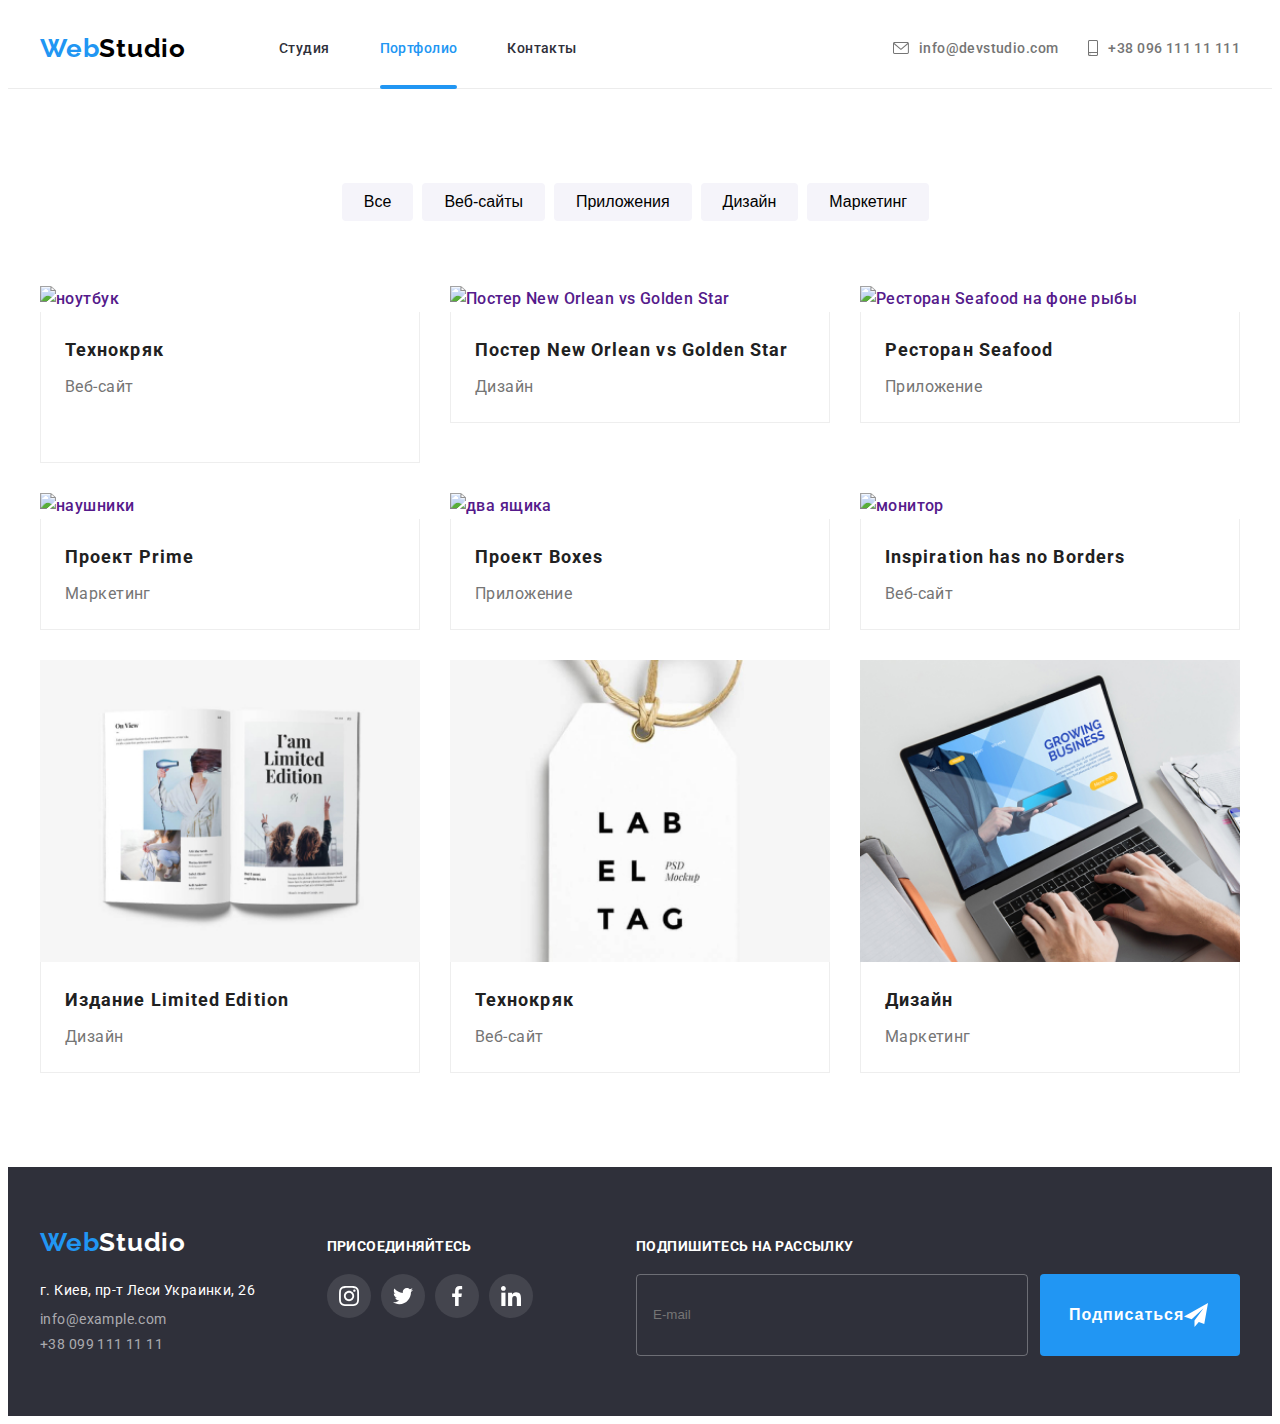
==== commit 240c7294: "port" ====
--- a/porfolio.html
+++ b/porfolio.html
@@ -110,17 +110,17 @@
      <ul class="card">
          <li class="card__list"><a class="card__link" href=""><div class="card__wrapper">
             <picture>
-                <source srcset="./images/team/mihail/img-dasktop.webp 1x, ./images/team/mihail/img-dasktop@2x.webp 2x"
+                <source srcset="./images/portfolio/tehnocreac/img-desktop.webp 1x, ./images/team/mihail/img-dasktop@2x.webp 2x"
                     media="(min-width: 1200px)">
-                <source srcset="./images/team/mihail/img-dasktop.jpg 1x, ./images/team/mihail/img-desktop@2x.jpg 2x"
+                <source srcset="./images/portfolio/tehnocreac/img-desktop.jpg 1x, ./images/team/mihail/img-desktop@2x.jpg 2x"
                     media="(min-width: 1200px)">
-                <source srcset="./images/team/mihail/img-tablet.webp 1x, ./images/team/mihail/img-tablet@2x.webp 2x"
+                <source srcset="./images/portfolio/tehnocreac/img-tablet.webp 1x, ./images/team/mihail/img-tablet@2x.webp 2x"
                     media="(min-width: 768px)">
-                <source srcset="./images/team/mihail/img-tablet.jpg 1x, ./images/team/mihail/img-tablet@2x.jpg 2x"
+                <source srcset="./images/portfolio/tehnocreac/img-tablet.jpg 1x, ./images/team/mihail/img-tablet@2x.jpg 2x"
                     media="(min-width: 768px)">
-                <source srcset="./images/team/mihail/img-mobile.webp 1x, ./images/team/mihail/img-mobile@2x.webp 2x"
+                <source srcset="./images/portfolio/tehnocreac/img-mobile.webp 1x, ./images/team/mihail/img-mobile@2x.webp 2x"
                     media="(min-width: 320px)">
-                <source srcset="./images/team/mihail/img-mobile.jpg 1x, ./images/team/mihail/img-mobile@2x.jpg 2x"
+                <source srcset="./images/portfolio/tehnocreac/img-mobile.jpg 1x, ./images/team/mihail/img-mobile@2x.jpg 2x"
                     media="(min-width: 320px)">
             
                 <img src="#" alt="ноутбук" class="img-developer">
@@ -132,12 +132,23 @@
 card__description">Веб-сайт</p> </div></a></li>
         <li class="card__list"><a class="card__link" href="">
                 <div class="card__wrapper">
-                    <picture>
-                        <source srcset="./images/basketball-player.jpg" media="min-width: 1200px">
-                        <source srcset="./images/port-tab/img-tab2.jpg" media="min-width: 768px">
-                        <source srcset="./images/port-mob/img-mob2.jpg" media="min-width: 320px">
-                        <img src="./images/basketball-player.jpg" alt="Постер New Orlean vs Golden Star" class="img-developer">
-                    </picture>
+                <picture>
+                    <source srcset="./images/portfolio/new-orlean/img-desktop.webp 1x, ./images/team/mihail/img-dasktop@2x.webp 2x"
+                        media="(min-width: 1200px)">
+                    <source srcset="./images/portfolio/new-orlean/img-desktop.jpg 1x, ./images/team/mihail/img-desktop@2x.jpg 2x"
+                        media="(min-width: 1200px)">
+                    <source srcset="./images/portfolio/new-orlean/img-tablet.webp 1x, ./images/team/mihail/img-tablet@2x.webp 2x"
+                        media="(min-width: 768px)">
+                    <source srcset="./images/portfolio/new-orlean/img-tablet.jpg 1x, ./images/team/mihail/img-tablet@2x.jpg 2x"
+                        media="(min-width: 768px)">
+                    <source srcset="./images/portfolio/new-orlean/img-mobile.webp 1x, ./images/team/mihail/img-mobile@2x.webp 2x"
+                        media="(min-width: 320px)">
+                    <source srcset="./images/portfolio/new-orlean/img-mobile.jpg 1x, ./images/team/mihail/img-mobile@2x.jpg 2x"
+                        media="(min-width: 320px)">
+                
+                    <img src="#" alt="Постер New Orlean vs Golden Star" class="img-developer">
+                </picture>
+                  
                     <p class="card__overlay">Технокряк это современная площадка распространения коронавируса. Компании используют эту
                         платформу для цифрового
                         шпионажа и атак на защищённые сервера конкурентов.</p>
@@ -150,12 +161,23 @@
             </a></li>
         <li class="card__list"><a class="card__link" href="">
                 <div class="card__wrapper">
-                    <picture>
-                        <source srcset="./images/seafood.jpg" media="min-width: 1200px">
-                        <source srcset="./images/port-tab/img-tab3.jpg" media="min-width: 768px">
-                        <source srcset="./images/port-mob/img-mob3.jpg" media="min-width: 320px">
-                        <img src="./images/seafood.jpg" alt="Ресторан Seafood на фоне рыбы" class="img-developer">
-                    </picture>
+                <picture>
+                    <source srcset="./images/portfolio/seafood/img-desktop.webp 1x, ./images/team/mihail/img-dasktop@2x.webp 2x"
+                        media="(min-width: 1200px)">
+                    <source srcset="./images/portfolio/seafood/img-desktop.jpg 1x, ./images/team/mihail/img-desktop@2x.jpg 2x"
+                        media="(min-width: 1200px)">
+                    <source srcset="./images/portfolio/seafood/img-tablet.webp 1x, ./images/team/mihail/img-tablet@2x.webp 2x"
+                        media="(min-width: 768px)">
+                    <source srcset="./images/portfolio/seafood/img-tablet.jpg 1x, ./images/team/mihail/img-tablet@2x.jpg 2x"
+                        media="(min-width: 768px)">
+                    <source srcset="./images/portfolio/seafood/img-mobile.webp 1x, ./images/team/mihail/img-mobile@2x.webp 2x"
+                        media="(min-width: 320px)">
+                    <source srcset="./images/portfolio/seafood/img-mobile.jpg 1x, ./images/team/mihail/img-mobile@2x.jpg 2x"
+                        media="(min-width: 320px)">
+                
+                    <img src="#" alt="Ресторан Seafood на фоне рыбы" class="img-developer">
+                </picture>
+                
                     <p class="card__overlay">Технокряк это современная площадка распространения коронавируса. Компании используют эту
                         платформу для цифрового
                         шпионажа и атак на защищённые сервера конкурентов.</p>
@@ -168,13 +190,23 @@
             </a></li>
         <li class="card__list"><a class="card__link" href="">
                 <div class="card__wrapper">
-                    <picture>
-                        <source srcset="./images/headphones.jpg" media="min-width: 1200px">
-                        <source srcset="./images/port-tab/img-tab4.jpg" media="min-width: 768px">
-                        <source srcset="./images/port-mob/img-mob4.jpg" media="min-width: 320px">
-                        <img src="./images/headphones.jpg" alt="наушники" class="img-developer">
-                    </picture>
-                    
+                <picture>
+                    <source srcset="./images/portfolio/prime/img-desktop.webp 1x, ./images/team/mihail/img-dasktop@2x.webp 2x"
+                        media="(min-width: 1200px)">
+                    <source srcset="./images/portfolio/prime/img-desktop.jpg 1x, ./images/team/mihail/img-desktop@2x.jpg 2x"
+                        media="(min-width: 1200px)">
+                    <source srcset="./images/portfolio/prime/img-tablet.webp 1x, ./images/team/mihail/img-tablet@2x.webp 2x"
+                        media="(min-width: 768px)">
+                    <source srcset="./images/portfolio/prime/img-tablet.jpg 1x, ./images/team/mihail/img-tablet@2x.jpg 2x"
+                        media="(min-width: 768px)">
+                    <source srcset="./images/portfolio/prime/img-mobile.webp 1x, ./images/team/mihail/img-mobile@2x.webp 2x"
+                        media="(min-width: 320px)">
+                    <source srcset="./images/portfolio/prime/img-mobile.jpg 1x, ./images/team/mihail/img-mobile@2x.jpg 2x"
+                        media="(min-width: 320px)">
+                
+                    <img src="#" alt="наушники" class="img-developer">
+                </picture>
+                   
                     <p class="card__overlay">Технокряк это современная площадка распространения коронавируса. Компании используют эту
                         платформу для цифрового
                         шпионажа и атак на защищённые сервера конкурентов.</p>
@@ -187,12 +219,22 @@
             </a></li>
         <li class="card__list"><a class="card__link" href="">
                 <div class="card__wrapper">
-                    <picture>
-                        <source srcset="./images/box.jpg" media="min-width: 1200px">
-                        <source srcset="./images/port-tab/img-tab5.jpg" media="min-width: 768px">
-                        <source srcset="./images/port-mob/img-mob5.jpg" media="min-width: 320px">
-                        <img src="./images/box.jpg" alt="два ящика" class="img-developer">
-                    </picture>
+                <picture>
+                    <source srcset="./images/portfolio/boxes/img-desktop.webp 1x, ./images/team/mihail/img-dasktop@2x.webp 2x"
+                        media="(min-width: 1200px)">
+                    <source srcset="./images/portfolio/boxes/img-desktop.jpg 1x, ./images/team/mihail/img-desktop@2x.jpg 2x"
+                        media="(min-width: 1200px)">
+                    <source srcset="./images/portfolio/boxes/img-tablet.webp 1x, ./images/team/mihail/img-tablet@2x.webp 2x"
+                        media="(min-width: 768px)">
+                    <source srcset="./images/portfolio/boxes/img-tablet.jpg 1x, ./images/team/mihail/img-tablet@2x.jpg 2x"
+                        media="(min-width: 768px)">
+                    <source srcset="./images/portfolio/boxes/img-mobile.webp 1x, ./images/team/mihail/img-mobile@2x.webp 2x"
+                        media="(min-width: 320px)">
+                    <source srcset="./images/portfolio/boxes/img-mobile.jpg 1x, ./images/team/mihail/img-mobile@2x.jpg 2x"
+                        media="(min-width: 320px)">
+                
+                    <img src="#" alt="два ящика" class="img-developer">
+                </picture>
                  
                     <p class="card__overlay">Технокряк это современная площадка распространения коронавируса. Компании используют эту
                         платформу для цифрового
@@ -206,18 +248,28 @@
         <li class="card__list"><a class="card__link" href="">
                 <div class="card__wrapper">
                 <picture>
-                    <source srcset="./images/monitor.jpg" media="min-width: 1200px">
-                    <source srcset="./images/port-tab/img-tab6.jpg" media="min-width: 768px">
-                    <source srcset="./images/port-mob/img-mob6.jpg" media="min-width: 320px">
-                    <img src="./images/monitor.jpg" alt="монитор" class="img-developer">
-                </picture>
-                    
-                    <p class="card__overlay">Технокряк это современная площадка распространения коронавируса. Компании используют эту
-                        платформу для цифрового
-                        шпионажа и атак на защищённые сервера конкурентов.</p>
-                </div>
-                <div class="card__describe">
-                    <h3 class="card__sup-title">Технокряк</h3>
+                    <source srcset="./images/portfolio/noborders/img-desktop.webp 1x, ./images/team/mihail/img-dasktop@2x.webp 2x"
+                        media="(min-width: 1200px)">
+                    <source srcset="./images/portfolio/noborders/img-desktop.jpg 1x, ./images/team/mihail/img-desktop@2x.jpg 2x"
+                        media="(min-width: 1200px)">
+                    <source srcset="./images/portfolio/noborders/img-tablet.webp 1x, ./images/team/mihail/img-tablet@2x.webp 2x"
+                        media="(min-width: 768px)">
+                    <source srcset="./images/portfolio/noborders/img-tablet.jpg 1x, ./images/team/mihail/img-tablet@2x.jpg 2x"
+                        media="(min-width: 768px)">
+                    <source srcset="./images/portfolio/noborders/img-mobile.webp 1x, ./images/team/mihail/img-mobile@2x.webp 2x"
+                        media="(min-width: 320px)">
+                    <source srcset="./images/portfolio/noborders/img-mobile.jpg 1x, ./images/team/mihail/img-mobile@2x.jpg 2x"
+                        media="(min-width: 320px)">
+                
+                    <img src="#" alt="монитор" class="img-developer">
+                </picture>
+                  
+                    <p class="card__overlay">Технокряк это современная площадка распространения коронавируса. Компании используют эту
+                        платформу для цифрового
+                        шпионажа и атак на защищённые сервера конкурентов.</p>
+                </div>
+                <div class="card__describe">
+                    <h3 class="card__sup-title">Inspiration has no Borders</h3>
                     <p class="
         card__description">Веб-сайт</p>
                 </div>
--- a/css/main.min.css
+++ b/css/main.min.css
@@ -1,2 +1,2 @@
-:root{--primary-text-color: #757575;--primary-heading-color: #212121;--accent-color: #2196f3;--primary-bacground-color: #f5f4fa;--secondary-text-color: #ffffff;--secondary-background-color: #2f303a;--main-font: "Roboto", sans-serif}.visual-hiden{position:absolute !important;clip:rect(1px 1px 1px 1px);clip:rect(1px 1px 1px 1px);padding:0 !important;border:0 !important;height:1px !important;width:1px !important;overflow:hidden}.body{font-family:var(--main-font);font-size:14px;font-weight:400;font-style:normal;letter-spacing:0.03em}address{font-style:normal}img{display:block}ul{list-style:none;padding:0;margin:0}p{margin:0}.h1 h2 h3 h4 h5 h6{margin:0}.container{width:100%;padding-left:15px;padding-right:15px;margin:0 auto}@media screen and (min-width: 480px){.container{width:480px;padding-left:15px;padding-right:15px}}@media screen and (min-width: 768px){.container{width:768px}}@media screen and (min-width: 1200px){.container{width:1200px}}.section{padding-top:60px;padding-bottom:60px}@media screen and (min-width: 1200px){.section{padding-top:94px;padding-bottom:94px}}.currents::after{content:"";display:block;position:absolute;bottom:-1px;width:100%;height:4px;background-color:#2196f3;border-radius:2px}.header-icon{margin-right:10px;transition-property:fill;transition-duration:250ms;transition-timing-function:cubic-bezier(0.4, 0, 0.2, 1);fill:var(--primary-text-color)}.header-icon:hover .linknav,.header-icon:focus .linknav{color:var(--accent-color);fill:var(--accent-color)}.web{color:var(--accent-color)}.logo{margin:16px auto 16px 0;font-family:Raleway;font-weight:bold;font-size:26px;line-height:31px;letter-spacing:0.03em;color:black;text-decoration:none;display:inline-block}@media screen and (min-width: 768px){.logo{margin:0}}.menu-contact{display:none}@media screen and (min-width: 768px){.menu-contact{display:block}}@media screen and (min-width: 1200px){.menu-contact{display:flex;align-items:center;padding-left:0;margin:0px;margin-left:auto}.menu-contact.menu-contact__list+.menu-contact__list{margin-left:50px}}@media screen and (min-width: 768px){.menu-contact__link{font-size:14px;line-height:16px;font-weight:500;text-decoration:none;list-style:none;color:var(--primary-text-color);display:flex;align-items:center;transition-property:background-color, color;transition-duration:250ms;transition-timing-function:cubic-bezier(0.4, 0, 0.2, 1)}.menu-contact__link:hover .header-icon,.menu-contact__link:focus .header-icon{fill:var(--accent-color)}.menu-contact__link:hover{color:var(--accent-color)}}@media screen and (min-width: 1200px){.menu-contact__link{font-size:14px;line-height:16px;font-weight:500;text-decoration:none;list-style:none;color:var(--primary-text-color);display:flex;align-items:center;transition-property:background-color, color;transition-duration:250ms;transition-timing-function:cubic-bezier(0.4, 0, 0.2, 1)}.menu-contact__link:hover .header-icon,.menu-contact__link:focus .header-icon{fill:var(--accent-color)}.menu-contact__link:hover{color:var(--accent-color)}}@media screen and (min-width: 768px){.menu-contact__list-left{margin-bottom:10px}}@media screen and (min-width: 1200px){.menu-contact__list-left{margin-bottom:0;display:flex;align-items:center;margin-right:30px}.menu-contact__list-left:hover .header-icon,.menu-contact__list-left:focus .header-icon{color:var(--accent-color);fill:var(--accent-color)}}.link{display:block;font-size:14px;line-height:16px;font-weight:500;color:var(--secondary-background-color);text-decoration:none;padding-top:32px;padding-bottom:32px;transition-property:background-color, color;transition-duration:250ms;transition-timing-function:cubic-bezier(0.4, 0, 0.2, 1)}.link:hover,.link:focus{color:var(--accent-color)}.header-box{border-bottom:1px solid #ececec}.flex{display:flex;align-items:center;justify-content:space-between}@media screen and (min-width: 1200px){.flex{display:flex;align-items:center}}.menu{display:none}@media screen and (min-width: 768px){.menu{display:flex;margin-top:0px;margin-bottom:0px;padding-left:0px;justify-content:center;margin-left:88px;align-items:center}}@media screen and (min-width: 1200px){.menu{display:flex;margin-top:0px;margin-bottom:0px;padding-left:0px;justify-content:center;margin-left:93px;align-items:center}}.logodown{font-family:Raleway;font-weight:bold;font-size:24px;line-height:28px;letter-spacing:0.03em;color:var(--secondary-text-color);text-decoration:none;display:inline-block;margin-bottom:20px}@media screen and (min-width: 1200px){.logodown{font-size:26px;line-height:31px}}.footer{background-color:var(--secondary-background-color);padding-bottom:60px;padding-top:60px}@media screen and (min-width: 768px){.footer__flex{display:flex;align-items:baseline;justify-content:center}}@media screen and (max-width: 1199px){.footer__flex{flex-wrap:wrap}}@media screen and (min-width: 1200px){.footer__flex{align-items:baseline}}.footer-nav{text-align:center;margin-bottom:60px}@media screen and (min-width: 768px){.footer-nav{width:50%;margin:0}}@media screen and (min-width: 1200px){.footer-nav{text-align:left;margin:0}}.footer__address{margin-bottom:0px;margin-top:0px;text-align:left;font-size:14px;line-height:24px;color:var(--secondary-text-color);font-weight:400;cursor:pointer;text-decoration:none}.footer__address:hover,.footer__address:focus{color:var(--accent-color)}.footer-list{padding-left:0px;margin:0px;font-style:normal}.footer__list:not(:last-child){margin-bottom:9px}.footer__social{margin:0 auto;text-align:center}@media screen and (min-width: 768px){.footer__social{width:50%}}@media screen and (min-width: 1200px){.footer__social{margin-left:70px;margin-right:93px;text-align:left}}.footer__ul-flex{display:flex;margin:0%;padding:0%;justify-content:center}@media screen and (min-width: 1200px){.footer__ul-flex{justify-content:left}}.footer__social-h{font-weight:700;font-size:14px;line-height:16px;letter-spacing:0.03em;margin:0;margin-bottom:20px;color:var(--secondary-text-color)}.footer__linknav{font-size:14px;line-height:24px;font-weight:400;text-decoration:none;list-style:none;color:rgba(255,255,255,0.6);display:inline-block;transition-property:color;transition-duration:250ms}.footer__linknav:focus,.footer__linknav:hover{color:var(--accent-color)}@media screen and (min-width: 1200px){.footer__linknav{font-size:14px;line-height:16px}}.footer__social-list+.footer__social-list{margin-left:10px}.footer__social-link{display:flex;align-items:center;justify-content:center;width:44px;height:44px;border-radius:50%;background-color:rgba(255,255,255,0.1);transition-property:background-color;transition-duration:250ms;transition-timing-function:cubic-bezier(0.4, 0, 0.2, 1)}.footer__social-link:hover,.footer__social-link:focus{background-color:var(--accent-color)}.footer__social-icon{fill:var(--secondary-text-color)}@media screen and (min-width: 768px){.tablet{display:flex}}.footer-button{display:flex;align-items:center;font-weight:700;font-size:16px;letter-spacing:0.06em;line-height:1.87;background-color:var(--accent-color);color:var(--secondary-text-color);padding:10px 29px;min-width:200px;border:none;border-radius:4px;cursor:pointer;margin:20px auto 0}@media screen and (min-width: 1200px){.footer-button{margin:0}}.footer-form__b{display:block;text-transform:uppercase;margin-bottom:20px;color:var(--secondary-text-color);text-align:center;margin-top:60px}@media screen and (min-width: 1200px){.footer-form__b{margin-top:0;text-align:left}}@media screen and (min-width: 1200px){.footer-form__span{display:flex;justify-content:center}}.footer-form__wrapper{margin:0 auto}@media screen and (min-width: 768px){.footer-form__wrapper{width:60%}}.footer-form__imput{width:100%;height:50px;border:1px solid rgba(255,255,255,0.3);border-radius:4px;padding:15px 16px;margin-right:12px;color:var(--secondary-text-color);background:none}@media screen and (min-width: 768px){.footer-form__imput{width:450px}}@media screen and (min-width: 1200px){.footer-form__imput{width:358px}}.mobile-menu__container{position:relative;padding-top:48px;padding-bottom:48px;padding-left:40px}.mob-menu{background-color:transparent;border:none;padding:0;line-height:0;transition:fill 250ms linear}.mob-menu:hover,.mob-menu:focus{fill:var(--accent-color)}@media screen and (min-width: 768px){.mob-menu{display:none}}.mobile-menu{position:fixed;overflow:auto;width:100vw;height:100vh;top:0;left:0;background-color:#ffffff;z-index:2;opacity:0;visibility:hidden;pointer-events:none;transition:opacity 250ms linear, visibility 250ms linear}.mobile-menu.is-open{opacity:1;visibility:visible;pointer-events:auto}.mobile-menu__nav{margin-bottom:302px}.close-butt{position:absolute;top:10px;right:15px;display:flex;align-items:center;justify-content:center;width:40px;height:40px;border:none;background-color:transparent;padding:0;cursor:pointer;transition-property:fill, opacity;transition-timing-function:cubic-bezier(0.4, 0, 0.2, 1);transition-duration:250ms}.close-butt:hover,.close-butt:focus{fill:var(--accent-color)}.mobile-menu__list{margin-bottom:32px}.mobile-menu__link{font-weight:500;font-size:40px;line-height:47px;letter-spacing:0.02em;color:var(--primary-heading-color);text-decoration:none}.mobile-menu__link:hover,.mobile-menu__link:focus{color:var(--accent-color)}.mobile-menu__numb{font-weight:500;font-size:34px;line-height:40px;letter-spacing:0.02em;color:var(--accent-color);margin-bottom:32px}.mobile-menu__mail{font-weight:500;font-size:24px;line-height:28px;letter-spacing:0.02em;color:var(--primary-text-color);margin-bottom:64px}.mobile__menu-social{display:flex}.mobile-menu__soc-list:not(:last-child){padding-right:10px;border-right:1px solid rgba(33,33,33,0.2)}.mobile-menu__soc-list:not(:first-child){padding-left:10px}.mobile-menu__soc-link{text-decoration:none;font-weight:500;font-size:18px;line-height:22px;letter-spacing:0.02em;color:var(--accent-color)}@media screen and (min-width: 768px){.menu__link-main{position:relative;font-size:14px;line-height:16px;font-weight:500;color:var(--accent-color);text-decoration:none;list-style:none;display:block;padding-top:32px;padding-bottom:32px}}@media screen and (min-width: 768px){.menu__list{margin-left:50px}}@media screen and (min-width: 1200px){.menu__linkp{display:block;font-size:14px;line-height:16px;font-weight:500;color:var(--secondary-background-color);text-decoration:none;padding-top:32px;padding-bottom:32px;transition-property:color;transition-duration:250ms;transition-timing-function:cubic-bezier(0.4, 0, 0.2, 1)}.menu__linkp:hover,.menu__linkp:focus{color:var(--accent-color)}}@media screen and (min-width: 1200px){.menu__linkp-main{position:relative;font-size:14px;line-height:16px;font-weight:500;color:var(--accent-color);text-decoration:none;list-style:none;display:block;padding-top:32px;padding-bottom:32px;margin-left:50px;margin-right:50px}}.main-title{background:#c4c4c4;color:var(--secondary-text-color);text-align:center;margin-right:auto;margin-left:auto;padding-top:200px;padding-bottom:200px;background-image:linear-gradient(rgba(47,48,58,0.4), rgba(47,48,58,0.4)),url(../images/hero/header-mob.jpg);background-size:cover;max-width:1600px}@media screen and (min-device-pixel-ratio: 2) and (min-width: 320px), screen and (min-resolution: 192dpi) and (min-width: 320px), screen and (min-resolution: 2dppx) and (min-width: 320px){.main-title{background-image:linear-gradient(rgba(47,48,58,0.4), rgba(47,48,58,0.4)),url(../images/hero/hero_mobile.jpg);background-size:cover}}@media screen and (min-width: 768px){.main-title{background-image:linear-gradient(rgba(47,48,58,0.4), rgba(47,48,58,0.4)),url(../images/hero/hero_tablet.jpg);background-size:cover}}@media screen and (min-device-pixel-ratio: 2) and (min-width: 768px), screen and (min-resolution: 192dpi) and (min-width: 768px), screen and (min-resolution: 2dppx) and (min-width: 768px){.main-title{background-image:linear-gradient(rgba(47,48,58,0.4), rgba(47,48,58,0.4)),url(../images/hero/hero_tablet@2x.jpg);background-size:cover}}@media screen and (min-width: 1200px){.main-title{background-image:linear-gradient(rgba(47,48,58,0.4), rgba(47,48,58,0.4)),url(../images/hero/hero_desktop.jpg);background-size:cover}}@media screen and (min-device-pixel-ratio: 2) and (min-width: 1200px), screen and (min-resolution: 192dpi) and (min-width: 1200px), screen and (min-resolution: 2dppx) and (min-width: 1200px){.main-title{background-image:linear-gradient(rgba(47,48,58,0.4), rgba(47,48,58,0.4)),url(../images/hero/hero_desktop@2x.jpg);background-size:cover}}.title{margin-bottom:30px;margin-top:0px;font-size:26px;line-height:42px;font-weight:900;letter-spacing:0.06em}@media screen and (min-width: 1200px){.title{font-size:44px;line-height:60px}}.button{border-radius:4px;background-color:var(--accent-color);color:var(--secondary-text-color);font-size:16px;line-height:30px;font-weight:700;letter-spacing:0.06em;min-width:200px;padding:10px 32px;margin:0 auto;left:700px;top:430px;cursor:pointer;display:block;transition-property:background-color, color;transition-duration:250ms;transition-timing-function:cubic-bezier(0.4, 0, 0.2, 1)}.button:hover{background-color:var(--accent-color);color:var(--secondary-text-color);cursor:pointer}@media screen and (min-width: 768px){.about{display:flex;flex-wrap:wrap;margin-left:-30px}}.bloks{height:120px;display:flex;background:var(--primary-bacground-color);border-radius:4px;margin-bottom:30px;align-items:center;justify-content:center}.list-about{margin-bottom:30px}@media screen and (min-width: 768px){.list-about{flex-basis:calc(100% / 2 - 30px);margin-left:30px}}@media screen and (min-width: 1200px){.list-about{flex-basis:calc(100% / 4 - 30px);margin-bottom:0px}}.plist{font-size:14px;line-height:24px;margin-top:0px;margin-bottom:0px;color:var(--primary-text-color)}@media screen and (min-width: 768px){.plist{max-width:354px}}.headlines{text-align:center;font-size:14px;line-height:16px;color:var(--primary-heading-color);font-weight:700;margin-top:0px;margin-bottom:10px}@media screen and (min-width: 768px){.headlines{text-align:left}}@media screen and (max-width: 1200px){.section-whatwedo{position:absolute !important;clip:rect(1px 1px 1px 1px);clip:rect(1px 1px 1px 1px);padding:0 !important;border:0 !important;height:1px !important;width:1px !important;overflow:hidden}}.images{margin-top:0px;display:flex;justify-content:center;padding:0px;margin-bottom:0px}.main-headlines{font-size:36px;line-height:42px;font-weight:700;color:var(--primary-heading-color);margin-bottom:50px;text-align:center;margin-top:0}.img-list{width:370px}.img-list+.img-list{margin-left:30px}.relat{position:relative}.absol{position:absolute;width:370px;height:70px;background-color:rgba(47,48,58,0.8);bottom:0;padding-top:27px}.descrip{font-weight:700;font-size:14px;line-height:16px;text-align:center;letter-spacing:0.03em;color:#ffffff}.box-icons{display:flex;padding:0;justify-content:center}.main-headlines-bot{font-size:28px;line-height:33px;font-weight:700;color:var(--primary-heading-color);margin-bottom:50px;text-align:center;margin-top:0px}@media screen and (min-width: 1200px){.main-headlines-bot{font-size:36px;line-height:42px}}.all-employee{padding-bottom:94px;margin-bottom:0px;margin-top:0px;padding:0}@media screen and (min-width: 768px){.all-employee{display:flex;flex-wrap:wrap;margin-left:-30px}}.employee{background:var(--secondary-text-color);box-shadow:0px 1px 3px rgba(0,0,0,0.12),0px 1px 1px rgba(0,0,0,0.14),0px 2px 1px rgba(0,0,0,0.2);border-radius:0px 0px 4px 4px;margin-bottom:30px;width:100%}@media screen and (min-width: 768px){.employee{flex-basis:calc(100% / 2 - 30px);margin-left:30px}}@media screen and (min-width: 1200px){.employee{flex-basis:calc(100% / 4 - 30px)}}.img-developer{width:100%;display:block;height:auto}.our-team{background-color:var(--primary-bacground-color);padding-top:94px;margin-left:0px}.workers{font-weight:500;font-size:16px;line-height:19px;text-align:center;color:var(--primary-heading-color);margin-bottom:10px;margin-top:0}.positions{font-size:16px;line-height:19px;font-weight:400;text-align:center;margin:0px;margin-bottom:16px}.cards-work{padding:32px 30px}.social-link-team{display:flex;align-items:center;justify-content:center;width:44px;height:44px;border-radius:50%;transition-property:fill, background-color;transition-duration:250ms;transition-timing-function:cubic-bezier(0.4, 0, 0.2, 1)}.social-link-team:hover .social-icon-team,.social-link-team:focus .social-icon-team{fill:#ffffff}.social-link-team:hover,.social-link-team:focus{background-color:var(--accent-color)}.social-icon-team{fill:#afb1b8;transition-property:bacground-color, fill;transition-duration:250ms;transition-timing-function:cubic-bezier(0.4, 0, 0.2, 1)}.social-link+.social-link{margin-left:10px}.hclient{font-style:normal;font-weight:700;font-size:28px;line-height:33px;text-align:center;letter-spacing:0.03em;color:var(--primary-heading-color);margin-top:0;margin-left:auto;margin-right:auto;margin-bottom:50px}@media screen and (min-width: 1200px){.hclient{font-size:36px;line-height:42px}}.client-flex{display:flex;flex-wrap:wrap;margin-left:-30px}.client-list{flex-basis:calc(100% / 2 - 30px);margin-left:30px;margin-bottom:30px}@media screen and (min-width: 768px){.client-list{flex-basis:calc(100% / 3 - 30px)}}@media screen and (min-width: 1200px){.client-list{flex-basis:calc(100% / 6 - 30px)}}.client-link{display:flex;align-items:center;justify-content:center;width:100%;height:92px;border:1px solid #afb1b8;transition-duration:250ms;border-radius:4px}.client-link:hover .client-icon,.client-link:focus .client-icon{fill:var(--accent-color)}.client-link:hover,.client-link:focus{border-color:var(--accent-color)}.client-icon{fill:#afb1b8;transition-property:fill;transition-duration:250ms;transition-timing-function:cubic-bezier(0.4, 0, 0.2, 1)}.portfolio-nav{font-weight:500;font-size:16px;line-height:1.62}.btns{display:flex;flex-wrap:wrap;justify-content:flex-start;margin-bottom:40px}@media screen and (min-width: 768px){.btns{justify-content:center;margin-bottom:30px}}@media screen and (min-width: 1200px){.btns{display:flex;justify-content:center;padding-left:0px;margin:0px;margin-bottom:50px}}.btns-list{margin-right:9px;margin-bottom:15px}.button-port{border-radius:4px;background-color:var(--primary-bacground-color);color:black;font-weight:500;font-size:16px;line-height:26px;cursor:pointer;border:0;padding:6px 22px;transition-property:background-color, color, box-shadow;transition-duration:250ms;transition-timing-function:cubic-bezier(0.4, 0, 0.2, 1)}.button-port:hover,.button-port:focus{background-color:var(--accent-color);color:var(--secondary-text-color);cursor:pointer;box-shadow:0px 3px 1px rgba(0,0,0,0.1),0px 1px 2px rgba(0,0,0,0.08),0px 2px 2px rgba(0,0,0,0.12)}.card{margin-top:0px;padding:0%}@media screen and (min-width: 768px){.card{display:flex;flex-wrap:wrap;margin-left:-30px;margin-bottom:-30px}}.card__list{width:354px;margin-bottom:30px}@media screen and (min-width: 768px){.card__list{flex-basis:calc(100% / 2 - 30px);margin-left:30px}}@media screen and (min-width: 1200px){.card__list{flex-basis:calc(100% / 3 - 30px);margin-left:30px}}.card__link{position:relative;display:block;text-decoration:none;transition-property:box-shadow;transition-duration:250ms}.card__link:hover,.card__link:focus{box-shadow:0px 1px 1px rgba(0,0,0,0.12),0px 4px 4px rgba(0,0,0,0.06),1px 4px 6px rgba(0,0,0,0.16)}.card__link:hover .card__overlay{transform:translatex(0)}.card__wrapper{position:relative;overflow:hidden;height:294px}.card__overlay{position:absolute;width:100%;height:100%;font-size:18px;line-height:28px;top:0;left:0;background-color:rgba(33,150,243,0.9);color:var(--secondary-text-color);transform:translatey(110%);transition:transform 250ms ease;padding:77px 24px}@media screen and (min-width: 1200px){.card_overlay{width:370px;height:294px;padding:63px 24px}}.card__describe{padding:20px 24px;border-bottom:1px solid #eeeeee;border-left:1px solid #eeeeee;border-right:1px solid #eeeeee}@media screen and (min-width: 767px){.cool{height:146px}}@media screen and (min-width: 1200px){.cool{height:110px}}.card__sup-title{margin-bottom:4px;font-weight:700;font-size:18px;line-height:36px;color:var(--primary-heading-color);margin-top:0;margin-left:auto;margin-right:auto}@media screen and (min-width: 768px){.card__sup-title{width:306px;margin-left:0;margin-right:0;letter-spacing:0.06em}}@media screen and (min-width: 1200px){.card__sup-title{letter-spacing:0.06em;width:100%}}.card__description{margin-bottom:0;margin-top:0px;font-size:16px;line-height:30px;font-weight:400;color:var(--primary-text-color)}.backdrop{display:flex;align-items:center;justify-content:center;position:fixed;top:0;left:0;width:100%;height:100%;background-color:rgba(0,0,0,0.6);opacity:1;visibility:visible;pointer-events:auto;transition-property:opacity;transition-timing-function:cubic-bezier(0.4, 0, 0.2, 1);transition-duration:250ms}.backdrop.is-hidden{opacity:0;visibility:hidden;pointer-events:auto;transition-property:opacity;transition-timing-function:cubic-bezier(0.4, 0, 0.2, 1);transition-duration:250ms}.modal{position:relative;padding:40px;border-radius:4px;background-color:#ffffff}@media screen and (min-width: 1200px){.modal{position:relative;width:528px;height:581px;padding:40px;border-radius:4px}}.close-button{position:absolute;top:10px;right:10px;display:flex;align-items:center;justify-content:center;width:30px;height:30px;border:1px solid rgba(0,0,0,0.1);border-radius:50%;background-color:transparent;padding:0;cursor:pointer;transition-property:fill, opacity;transition-timing-function:cubic-bezier(0.4, 0, 0.2, 1);transition-duration:250ms}.close-button:hover,.close-button:focus{fill:var(--accent-color)}.modal-title{font-style:normal;font-weight:700;font-size:20px;line-height:23px;text-align:center;letter-spacing:0.03em;display:block;color:var(--primary-heading-color);margin-bottom:30px}.modal-form__text{display:block;font-weight:normal;font-size:12px;line-height:14px;letter-spacing:0.01em;color:var(--primary-text-color);margin-bottom:10px}.modal-form__input-wrapper{display:block;position:relative;margin-top:4px}.modal-form__input{background-color:#ffffff;border:1px solid rgba(33,33,33,0.2);border-radius:4px;width:100%;height:40px;padding-left:42px;outline:0;transition-property:border-color;transition-duration:250ms;transition-timing-function:cubic-bezier(0.4, 0, 0.2, 1)}.modal-form__input:focus{border-color:var(--accent-color)}.modal-form__input:focus+.modal-form__icon{fill:var(--accent-color)}.modal-form__icon{position:absolute;left:12px;bottom:12px;transition-property:fill;transition-duration:250ms;transition-timing-function:cubic-bezier(0.4, 0, 0.2, 1)}.modal-form__comment{width:100%;height:120px;border:1px solid rgba(33,33,33,0.2);border-radius:4px;margin-top:4px;padding:12px 16px;resize:none;transition-property:border-color;transition-duration:250ms;transition-timing-function:cubic-bezier(0.4, 0, 0.2, 1);outline:none}.modal-form__comment:focus{border-color:var(--accent-color)}.modal-form__link{color:var(--accent-color)}.modal-form__btn{display:block;font-weight:700;font-size:16px;letter-spacing:0.06em;line-height:1.87;min-width:200px;margin:0 auto;padding:10px 32px;background-color:var(--accent-color);color:var(--secondary-text-color);border:none;box-shadow:0px 4px 4px rgba(0,0,0,0.15);border-radius:4px}.modal-checkbox-label::before{display:block;content:"";width:18px;height:18px;border:1px solid #303030;border-radius:4px;cursor:pointer;margin-right:10px}.modal-checkbox-label{display:flex;align-items:center;font-size:14px;line-height:1.71;margin-bottom:31px}.modal-checkbox:checked+.modal-checkbox-label::before{background-image:url(../images/icon-check-1.svg);background-size:contain;background-position:center}
+:root{--primary-text-color: #757575;--primary-heading-color: #212121;--accent-color: #2196f3;--primary-bacground-color: #f5f4fa;--secondary-text-color: #ffffff;--secondary-background-color: #2f303a;--main-font: "Roboto", sans-serif}.visual-hiden{position:absolute !important;clip:rect(1px 1px 1px 1px);clip:rect(1px 1px 1px 1px);padding:0 !important;border:0 !important;height:1px !important;width:1px !important;overflow:hidden}.body{font-family:var(--main-font);font-size:14px;font-weight:400;font-style:normal;letter-spacing:0.03em}address{font-style:normal}img{display:block}ul{list-style:none;padding:0;margin:0}p{margin:0}.h1 h2 h3 h4 h5 h6{margin:0}.container{width:100%;padding-left:15px;padding-right:15px;margin:0 auto}@media screen and (min-width: 480px){.container{width:480px;padding-left:15px;padding-right:15px}}@media screen and (min-width: 768px){.container{width:768px}}@media screen and (min-width: 1200px){.container{width:1200px}}.section{padding-top:60px;padding-bottom:60px}@media screen and (min-width: 1200px){.section{padding-top:94px;padding-bottom:94px}}.currents::after{content:"";display:block;position:absolute;bottom:-1px;width:100%;height:4px;background-color:#2196f3;border-radius:2px}.header-icon{margin-right:10px;transition-property:fill;transition-duration:250ms;transition-timing-function:cubic-bezier(0.4, 0, 0.2, 1);fill:var(--primary-text-color)}.header-icon:hover .linknav,.header-icon:focus .linknav{color:var(--accent-color);fill:var(--accent-color)}.web{color:var(--accent-color)}.logo{margin:16px auto 16px 0;font-family:Raleway;font-weight:bold;font-size:26px;line-height:31px;letter-spacing:0.03em;color:black;text-decoration:none;display:inline-block}@media screen and (min-width: 768px){.logo{margin:0}}.menu-contact{display:none}@media screen and (min-width: 768px){.menu-contact{display:block}}@media screen and (min-width: 1200px){.menu-contact{display:flex;align-items:center;padding-left:0;margin:0px;margin-left:auto}.menu-contact.menu-contact__list+.menu-contact__list{margin-left:50px}}@media screen and (min-width: 768px){.menu-contact__link{font-size:14px;line-height:16px;font-weight:500;text-decoration:none;list-style:none;color:var(--primary-text-color);display:flex;align-items:center;transition-property:background-color, color;transition-duration:250ms;transition-timing-function:cubic-bezier(0.4, 0, 0.2, 1)}.menu-contact__link:hover .header-icon,.menu-contact__link:focus .header-icon{fill:var(--accent-color)}.menu-contact__link:hover{color:var(--accent-color)}}@media screen and (min-width: 1200px){.menu-contact__link{font-size:14px;line-height:16px;font-weight:500;text-decoration:none;list-style:none;color:var(--primary-text-color);display:flex;align-items:center;transition-property:background-color, color;transition-duration:250ms;transition-timing-function:cubic-bezier(0.4, 0, 0.2, 1)}.menu-contact__link:hover .header-icon,.menu-contact__link:focus .header-icon{fill:var(--accent-color)}.menu-contact__link:hover{color:var(--accent-color)}}@media screen and (min-width: 768px){.menu-contact__list-left{margin-bottom:10px}}@media screen and (min-width: 1200px){.menu-contact__list-left{margin-bottom:0;display:flex;align-items:center;margin-right:30px}.menu-contact__list-left:hover .header-icon,.menu-contact__list-left:focus .header-icon{color:var(--accent-color);fill:var(--accent-color)}}.link{display:block;font-size:14px;line-height:16px;font-weight:500;color:var(--secondary-background-color);text-decoration:none;padding-top:32px;padding-bottom:32px;transition-property:background-color, color;transition-duration:250ms;transition-timing-function:cubic-bezier(0.4, 0, 0.2, 1)}.link:hover,.link:focus{color:var(--accent-color)}.header-box{border-bottom:1px solid #ececec}.flex{display:flex;align-items:center;justify-content:space-between}@media screen and (min-width: 1200px){.flex{display:flex;align-items:center}}.menu{display:none}@media screen and (min-width: 768px){.menu{display:flex;margin-top:0px;margin-bottom:0px;padding-left:0px;justify-content:center;margin-left:88px;align-items:center}}@media screen and (min-width: 1200px){.menu{display:flex;margin-top:0px;margin-bottom:0px;padding-left:0px;justify-content:center;margin-left:93px;align-items:center}}.logodown{font-family:Raleway;font-weight:bold;font-size:24px;line-height:28px;letter-spacing:0.03em;color:var(--secondary-text-color);text-decoration:none;display:inline-block;margin-bottom:20px}@media screen and (min-width: 1200px){.logodown{font-size:26px;line-height:31px}}.footer{background-color:var(--secondary-background-color);padding-bottom:60px;padding-top:60px}@media screen and (min-width: 768px){.footer__flex{display:flex;align-items:baseline;justify-content:center}}@media screen and (max-width: 1199px){.footer__flex{flex-wrap:wrap}}@media screen and (min-width: 1200px){.footer__flex{align-items:baseline}}.footer-nav{text-align:center;margin-bottom:60px}@media screen and (min-width: 768px){.footer-nav{width:50%;margin:0}}@media screen and (min-width: 1200px){.footer-nav{text-align:left;margin:0}}.footer__address{margin-bottom:0px;margin-top:0px;text-align:left;font-size:14px;line-height:24px;color:var(--secondary-text-color);font-weight:400;cursor:pointer;text-decoration:none}.footer__address:hover,.footer__address:focus{color:var(--accent-color)}.footer-list{padding-left:0px;margin:0px;font-style:normal}.footer__list:not(:last-child){margin-bottom:9px}.footer__social{margin:0 auto;text-align:center}@media screen and (min-width: 768px){.footer__social{width:50%}}@media screen and (min-width: 1200px){.footer__social{margin-left:70px;margin-right:93px;text-align:left}}.footer__ul-flex{display:flex;margin:0%;padding:0%;justify-content:center}@media screen and (min-width: 1200px){.footer__ul-flex{justify-content:left}}.footer__social-h{font-weight:700;font-size:14px;line-height:16px;letter-spacing:0.03em;margin:0;margin-bottom:20px;color:var(--secondary-text-color)}.footer__linknav{font-size:14px;line-height:24px;font-weight:400;text-decoration:none;list-style:none;color:rgba(255,255,255,0.6);display:inline-block;transition-property:color;transition-duration:250ms}.footer__linknav:focus,.footer__linknav:hover{color:var(--accent-color)}@media screen and (min-width: 1200px){.footer__linknav{font-size:14px;line-height:16px}}.footer__social-list+.footer__social-list{margin-left:10px}.footer__social-link{display:flex;align-items:center;justify-content:center;width:44px;height:44px;border-radius:50%;background-color:rgba(255,255,255,0.1);transition-property:background-color;transition-duration:250ms;transition-timing-function:cubic-bezier(0.4, 0, 0.2, 1)}.footer__social-link:hover,.footer__social-link:focus{background-color:var(--accent-color)}.footer__social-icon{fill:var(--secondary-text-color)}@media screen and (min-width: 768px){.tablet{display:flex}}.footer-button{display:flex;align-items:center;font-weight:700;font-size:16px;letter-spacing:0.06em;line-height:1.87;background-color:var(--accent-color);color:var(--secondary-text-color);padding:10px 29px;min-width:200px;border:none;border-radius:4px;cursor:pointer;margin:20px auto 0}@media screen and (min-width: 1200px){.footer-button{margin:0}}.footer-form__b{display:block;text-transform:uppercase;margin-bottom:20px;color:var(--secondary-text-color);text-align:center;margin-top:60px}@media screen and (min-width: 1200px){.footer-form__b{margin-top:0;text-align:left}}@media screen and (min-width: 1200px){.footer-form__span{display:flex;justify-content:center}}.footer-form__wrapper{margin:0 auto}@media screen and (min-width: 768px){.footer-form__wrapper{width:60%}}.footer-form__imput{width:100%;height:50px;border:1px solid rgba(255,255,255,0.3);border-radius:4px;padding:15px 16px;margin-right:12px;color:var(--secondary-text-color);background:none}@media screen and (min-width: 768px){.footer-form__imput{width:450px}}@media screen and (min-width: 1200px){.footer-form__imput{width:358px}}.mobile-menu__container{position:relative;padding-top:48px;padding-bottom:48px;padding-left:40px}.mob-menu{background-color:transparent;border:none;padding:0;line-height:0;transition:fill 250ms linear}.mob-menu:hover,.mob-menu:focus{fill:var(--accent-color)}@media screen and (min-width: 768px){.mob-menu{display:none}}.mobile-menu{position:fixed;overflow:auto;width:100vw;height:100vh;top:0;left:0;background-color:#ffffff;z-index:2;opacity:0;visibility:hidden;pointer-events:none;transition:opacity 250ms linear, visibility 250ms linear}.mobile-menu.is-open{opacity:1;visibility:visible;pointer-events:auto}.mobile-menu__nav{margin-bottom:302px}.close-butt{position:absolute;top:10px;right:15px;display:flex;align-items:center;justify-content:center;width:40px;height:40px;border:none;background-color:transparent;padding:0;cursor:pointer;transition-property:fill, opacity;transition-timing-function:cubic-bezier(0.4, 0, 0.2, 1);transition-duration:250ms}.close-butt:hover,.close-butt:focus{fill:var(--accent-color)}.mobile-menu__list{margin-bottom:32px}.mobile-menu__link{font-weight:500;font-size:40px;line-height:47px;letter-spacing:0.02em;color:var(--primary-heading-color);text-decoration:none}.mobile-menu__link:hover,.mobile-menu__link:focus{color:var(--accent-color)}.mobile-menu__numb{font-weight:500;font-size:34px;line-height:40px;letter-spacing:0.02em;color:var(--accent-color);margin-bottom:32px}.mobile-menu__mail{font-weight:500;font-size:24px;line-height:28px;letter-spacing:0.02em;color:var(--primary-text-color);margin-bottom:64px}.mobile__menu-social{display:flex}.mobile-menu__soc-list:not(:last-child){padding-right:10px;border-right:1px solid rgba(33,33,33,0.2)}.mobile-menu__soc-list:not(:first-child){padding-left:10px}.mobile-menu__soc-link{text-decoration:none;font-weight:500;font-size:18px;line-height:22px;letter-spacing:0.02em;color:var(--accent-color)}@media screen and (min-width: 768px){.menu__link-main{position:relative;font-size:14px;line-height:16px;font-weight:500;color:var(--accent-color);text-decoration:none;list-style:none;display:block;padding-top:32px;padding-bottom:32px}}@media screen and (min-width: 768px){.menu__list{margin-left:50px}}@media screen and (min-width: 1200px){.menu__linkp{display:block;font-size:14px;line-height:16px;font-weight:500;color:var(--secondary-background-color);text-decoration:none;padding-top:32px;padding-bottom:32px;transition-property:color;transition-duration:250ms;transition-timing-function:cubic-bezier(0.4, 0, 0.2, 1)}.menu__linkp:hover,.menu__linkp:focus{color:var(--accent-color)}}@media screen and (min-width: 1200px){.menu__linkp-main{position:relative;font-size:14px;line-height:16px;font-weight:500;color:var(--accent-color);text-decoration:none;list-style:none;display:block;padding-top:32px;padding-bottom:32px;margin-left:50px;margin-right:50px}}.main-title{background:#c4c4c4;color:var(--secondary-text-color);text-align:center;margin-right:auto;margin-left:auto;padding-top:200px;padding-bottom:200px;background-image:linear-gradient(rgba(47,48,58,0.4), rgba(47,48,58,0.4)),url(../images/hero/header-mob.jpg);background-size:cover;max-width:1600px}@media screen and (min-device-pixel-ratio: 2) and (min-width: 320px), screen and (min-resolution: 192dpi) and (min-width: 320px), screen and (min-resolution: 2dppx) and (min-width: 320px){.main-title{background-image:linear-gradient(rgba(47,48,58,0.4), rgba(47,48,58,0.4)),url(../images/hero/hero_mobile.jpg);background-size:cover}}@media screen and (min-width: 768px){.main-title{background-image:linear-gradient(rgba(47,48,58,0.4), rgba(47,48,58,0.4)),url(../images/hero/hero_tablet.jpg);background-size:cover}}@media screen and (min-device-pixel-ratio: 2) and (min-width: 768px), screen and (min-resolution: 192dpi) and (min-width: 768px), screen and (min-resolution: 2dppx) and (min-width: 768px){.main-title{background-image:linear-gradient(rgba(47,48,58,0.4), rgba(47,48,58,0.4)),url(../images/hero/hero_tablet@2x.jpg);background-size:cover}}@media screen and (min-width: 1200px){.main-title{background-image:linear-gradient(rgba(47,48,58,0.4), rgba(47,48,58,0.4)),url(../images/hero/hero_desktop.jpg);background-size:cover}}@media screen and (min-device-pixel-ratio: 2) and (min-width: 1200px), screen and (min-resolution: 192dpi) and (min-width: 1200px), screen and (min-resolution: 2dppx) and (min-width: 1200px){.main-title{background-image:linear-gradient(rgba(47,48,58,0.4), rgba(47,48,58,0.4)),url(../images/hero/hero_desktop@2x.jpg);background-size:cover}}.title{margin-bottom:30px;margin-top:0px;font-size:26px;line-height:42px;font-weight:900;letter-spacing:0.06em}@media screen and (min-width: 1200px){.title{font-size:44px;line-height:60px}}.button{border-radius:4px;background-color:var(--accent-color);color:var(--secondary-text-color);font-size:16px;line-height:30px;font-weight:700;letter-spacing:0.06em;min-width:200px;padding:10px 32px;margin:0 auto;left:700px;top:430px;cursor:pointer;display:block;transition-property:background-color, color;transition-duration:250ms;transition-timing-function:cubic-bezier(0.4, 0, 0.2, 1)}.button:hover{background-color:var(--accent-color);color:var(--secondary-text-color);cursor:pointer}@media screen and (min-width: 768px){.about{display:flex;flex-wrap:wrap;margin-left:-30px}}.bloks{height:120px;display:flex;background:var(--primary-bacground-color);border-radius:4px;margin-bottom:30px;align-items:center;justify-content:center}.list-about{margin-bottom:30px}@media screen and (min-width: 768px){.list-about{flex-basis:calc(100% / 2 - 30px);margin-left:30px}}@media screen and (min-width: 1200px){.list-about{flex-basis:calc(100% / 4 - 30px);margin-bottom:0px}}.plist{font-size:14px;line-height:24px;margin-top:0px;margin-bottom:0px;color:var(--primary-text-color)}@media screen and (min-width: 768px){.plist{max-width:354px}}.headlines{text-align:center;font-size:14px;line-height:16px;color:var(--primary-heading-color);font-weight:700;margin-top:0px;margin-bottom:10px}@media screen and (min-width: 768px){.headlines{text-align:left}}@media screen and (max-width: 1200px){.section-whatwedo{position:absolute !important;clip:rect(1px 1px 1px 1px);clip:rect(1px 1px 1px 1px);padding:0 !important;border:0 !important;height:1px !important;width:1px !important;overflow:hidden}}.images{margin-top:0px;display:flex;justify-content:center;padding:0px;margin-bottom:0px}.main-headlines{font-size:36px;line-height:42px;font-weight:700;color:var(--primary-heading-color);margin-bottom:50px;text-align:center;margin-top:0}.img-list{width:370px}.img-list+.img-list{margin-left:30px}.relat{position:relative}.absol{position:absolute;width:370px;height:70px;background-color:rgba(47,48,58,0.8);bottom:0;padding-top:27px}.descrip{font-weight:700;font-size:14px;line-height:16px;text-align:center;letter-spacing:0.03em;color:#ffffff}.box-icons{display:flex;padding:0;justify-content:center}.main-headlines-bot{font-size:28px;line-height:33px;font-weight:700;color:var(--primary-heading-color);margin-bottom:50px;text-align:center;margin-top:0px}@media screen and (min-width: 1200px){.main-headlines-bot{font-size:36px;line-height:42px}}.all-employee{padding-bottom:94px;margin-bottom:0px;margin-top:0px;padding:0}@media screen and (min-width: 768px){.all-employee{display:flex;flex-wrap:wrap;margin-left:-30px}}.employee{background:var(--secondary-text-color);box-shadow:0px 1px 3px rgba(0,0,0,0.12),0px 1px 1px rgba(0,0,0,0.14),0px 2px 1px rgba(0,0,0,0.2);border-radius:0px 0px 4px 4px;margin-bottom:30px;width:100%}@media screen and (min-width: 768px){.employee{flex-basis:calc(100% / 2 - 30px);margin-left:30px}}@media screen and (min-width: 1200px){.employee{flex-basis:calc(100% / 4 - 30px)}}.img-developer{width:100%;display:block;height:auto}.our-team{background-color:var(--primary-bacground-color);padding-top:94px;margin-left:0px}.workers{font-weight:500;font-size:16px;line-height:19px;text-align:center;color:var(--primary-heading-color);margin-bottom:10px;margin-top:0}.positions{font-size:16px;line-height:19px;font-weight:400;text-align:center;margin:0px;margin-bottom:16px}.cards-work{padding:32px 30px}.social-link-team{display:flex;align-items:center;justify-content:center;width:44px;height:44px;border-radius:50%;transition-property:fill, background-color;transition-duration:250ms;transition-timing-function:cubic-bezier(0.4, 0, 0.2, 1)}.social-link-team:hover .social-icon-team,.social-link-team:focus .social-icon-team{fill:#ffffff}.social-link-team:hover,.social-link-team:focus{background-color:var(--accent-color)}.social-icon-team{fill:#afb1b8;transition-property:bacground-color, fill;transition-duration:250ms;transition-timing-function:cubic-bezier(0.4, 0, 0.2, 1)}.social-link+.social-link{margin-left:10px}.hclient{font-style:normal;font-weight:700;font-size:28px;line-height:33px;text-align:center;letter-spacing:0.03em;color:var(--primary-heading-color);margin-top:0;margin-left:auto;margin-right:auto;margin-bottom:50px}@media screen and (min-width: 1200px){.hclient{font-size:36px;line-height:42px}}.client-flex{display:flex;flex-wrap:wrap;margin-left:-30px}.client-list{flex-basis:calc(100% / 2 - 30px);margin-left:30px;margin-bottom:30px}@media screen and (min-width: 768px){.client-list{flex-basis:calc(100% / 3 - 30px)}}@media screen and (min-width: 1200px){.client-list{flex-basis:calc(100% / 6 - 30px)}}.client-link{display:flex;align-items:center;justify-content:center;width:100%;height:92px;border:1px solid #afb1b8;transition-duration:250ms;border-radius:4px}.client-link:hover .client-icon,.client-link:focus .client-icon{fill:var(--accent-color)}.client-link:hover,.client-link:focus{border-color:var(--accent-color)}.client-icon{fill:#afb1b8;transition-property:fill;transition-duration:250ms;transition-timing-function:cubic-bezier(0.4, 0, 0.2, 1)}.portfolio-nav{font-weight:500;font-size:16px;line-height:1.62}.btns{display:flex;flex-wrap:wrap;justify-content:flex-start;margin-bottom:40px}@media screen and (min-width: 768px){.btns{justify-content:center;margin-bottom:30px}}@media screen and (min-width: 1200px){.btns{display:flex;justify-content:center;padding-left:0px;margin:0px;margin-bottom:50px}}.btns-list{margin-right:9px;margin-bottom:15px}.button-port{border-radius:4px;background-color:var(--primary-bacground-color);color:black;font-weight:500;font-size:16px;line-height:26px;cursor:pointer;border:0;padding:6px 22px;transition-property:background-color, color, box-shadow;transition-duration:250ms;transition-timing-function:cubic-bezier(0.4, 0, 0.2, 1)}.button-port:hover,.button-port:focus{background-color:var(--accent-color);color:var(--secondary-text-color);cursor:pointer;box-shadow:0px 3px 1px rgba(0,0,0,0.1),0px 1px 2px rgba(0,0,0,0.08),0px 2px 2px rgba(0,0,0,0.12)}.card{margin-top:0px;padding:0%}@media screen and (min-width: 768px){.card{display:flex;flex-wrap:wrap;margin-left:-30px;margin-bottom:-30px}}.card__list{width:354px;margin-bottom:30px}@media screen and (min-width: 768px){.card__list{flex-basis:calc(100% / 2 - 30px);margin-left:30px}}@media screen and (min-width: 1200px){.card__list{flex-basis:calc(100% / 3 - 30px);margin-left:30px}}.card__link{position:relative;display:block;text-decoration:none;transition-property:box-shadow;transition-duration:250ms}.card__link:hover,.card__link:focus{box-shadow:0px 1px 1px rgba(0,0,0,0.12),0px 4px 4px rgba(0,0,0,0.06),1px 4px 6px rgba(0,0,0,0.16)}.card__link:hover .card__overlay{transform:translatex(0)}.card__wrapper{position:relative;overflow:hidden}.card__overlay{position:absolute;width:100%;height:100%;font-size:18px;line-height:28px;top:0;left:0;background-color:rgba(33,150,243,0.9);color:var(--secondary-text-color);transform:translatey(110%);transition:transform 250ms ease;padding:77px 24px}@media screen and (min-width: 1200px){.card_overlay{width:370px;height:294px;padding:63px 24px}}.card__describe{padding:20px 24px;border-bottom:1px solid #eeeeee;border-left:1px solid #eeeeee;border-right:1px solid #eeeeee}@media screen and (min-width: 767px){.cool{height:146px}}@media screen and (min-width: 1200px){.cool{height:110px}}.card__sup-title{margin-bottom:4px;font-weight:700;font-size:18px;line-height:36px;color:var(--primary-heading-color);margin-top:0;margin-left:auto;margin-right:auto}@media screen and (min-width: 768px){.card__sup-title{width:306px;margin-left:0;margin-right:0;letter-spacing:0.06em}}@media screen and (min-width: 1200px){.card__sup-title{letter-spacing:0.06em;width:100%}}.card__description{margin-bottom:0;margin-top:0px;font-size:16px;line-height:30px;font-weight:400;color:var(--primary-text-color)}.backdrop{display:flex;align-items:center;justify-content:center;position:fixed;top:0;left:0;width:100%;height:100%;background-color:rgba(0,0,0,0.6);opacity:1;visibility:visible;pointer-events:auto;transition-property:opacity;transition-timing-function:cubic-bezier(0.4, 0, 0.2, 1);transition-duration:250ms}.backdrop.is-hidden{opacity:0;visibility:hidden;pointer-events:auto;transition-property:opacity;transition-timing-function:cubic-bezier(0.4, 0, 0.2, 1);transition-duration:250ms}.modal{position:relative;padding:40px;border-radius:4px;background-color:#ffffff}@media screen and (min-width: 1200px){.modal{position:relative;width:528px;height:581px;padding:40px;border-radius:4px}}.close-button{position:absolute;top:10px;right:10px;display:flex;align-items:center;justify-content:center;width:30px;height:30px;border:1px solid rgba(0,0,0,0.1);border-radius:50%;background-color:transparent;padding:0;cursor:pointer;transition-property:fill, opacity;transition-timing-function:cubic-bezier(0.4, 0, 0.2, 1);transition-duration:250ms}.close-button:hover,.close-button:focus{fill:var(--accent-color)}.modal-title{font-style:normal;font-weight:700;font-size:20px;line-height:23px;text-align:center;letter-spacing:0.03em;display:block;color:var(--primary-heading-color);margin-bottom:30px}.modal-form__text{display:block;font-weight:normal;font-size:12px;line-height:14px;letter-spacing:0.01em;color:var(--primary-text-color);margin-bottom:10px}.modal-form__input-wrapper{display:block;position:relative;margin-top:4px}.modal-form__input{background-color:#ffffff;border:1px solid rgba(33,33,33,0.2);border-radius:4px;width:100%;height:40px;padding-left:42px;outline:0;transition-property:border-color;transition-duration:250ms;transition-timing-function:cubic-bezier(0.4, 0, 0.2, 1)}.modal-form__input:focus{border-color:var(--accent-color)}.modal-form__input:focus+.modal-form__icon{fill:var(--accent-color)}.modal-form__icon{position:absolute;left:12px;bottom:12px;transition-property:fill;transition-duration:250ms;transition-timing-function:cubic-bezier(0.4, 0, 0.2, 1)}.modal-form__comment{width:100%;height:120px;border:1px solid rgba(33,33,33,0.2);border-radius:4px;margin-top:4px;padding:12px 16px;resize:none;transition-property:border-color;transition-duration:250ms;transition-timing-function:cubic-bezier(0.4, 0, 0.2, 1);outline:none}.modal-form__comment:focus{border-color:var(--accent-color)}.modal-form__link{color:var(--accent-color)}.modal-form__btn{display:block;font-weight:700;font-size:16px;letter-spacing:0.06em;line-height:1.87;min-width:200px;margin:0 auto;padding:10px 32px;background-color:var(--accent-color);color:var(--secondary-text-color);border:none;box-shadow:0px 4px 4px rgba(0,0,0,0.15);border-radius:4px}.modal-checkbox-label::before{display:block;content:"";width:18px;height:18px;border:1px solid #303030;border-radius:4px;cursor:pointer;margin-right:10px}.modal-checkbox-label{display:flex;align-items:center;font-size:14px;line-height:1.71;margin-bottom:31px}.modal-checkbox:checked+.modal-checkbox-label::before{background-image:url(../images/icon-check-1.svg);background-size:contain;background-position:center}
 /*# sourceMappingURL=main.min.css.map */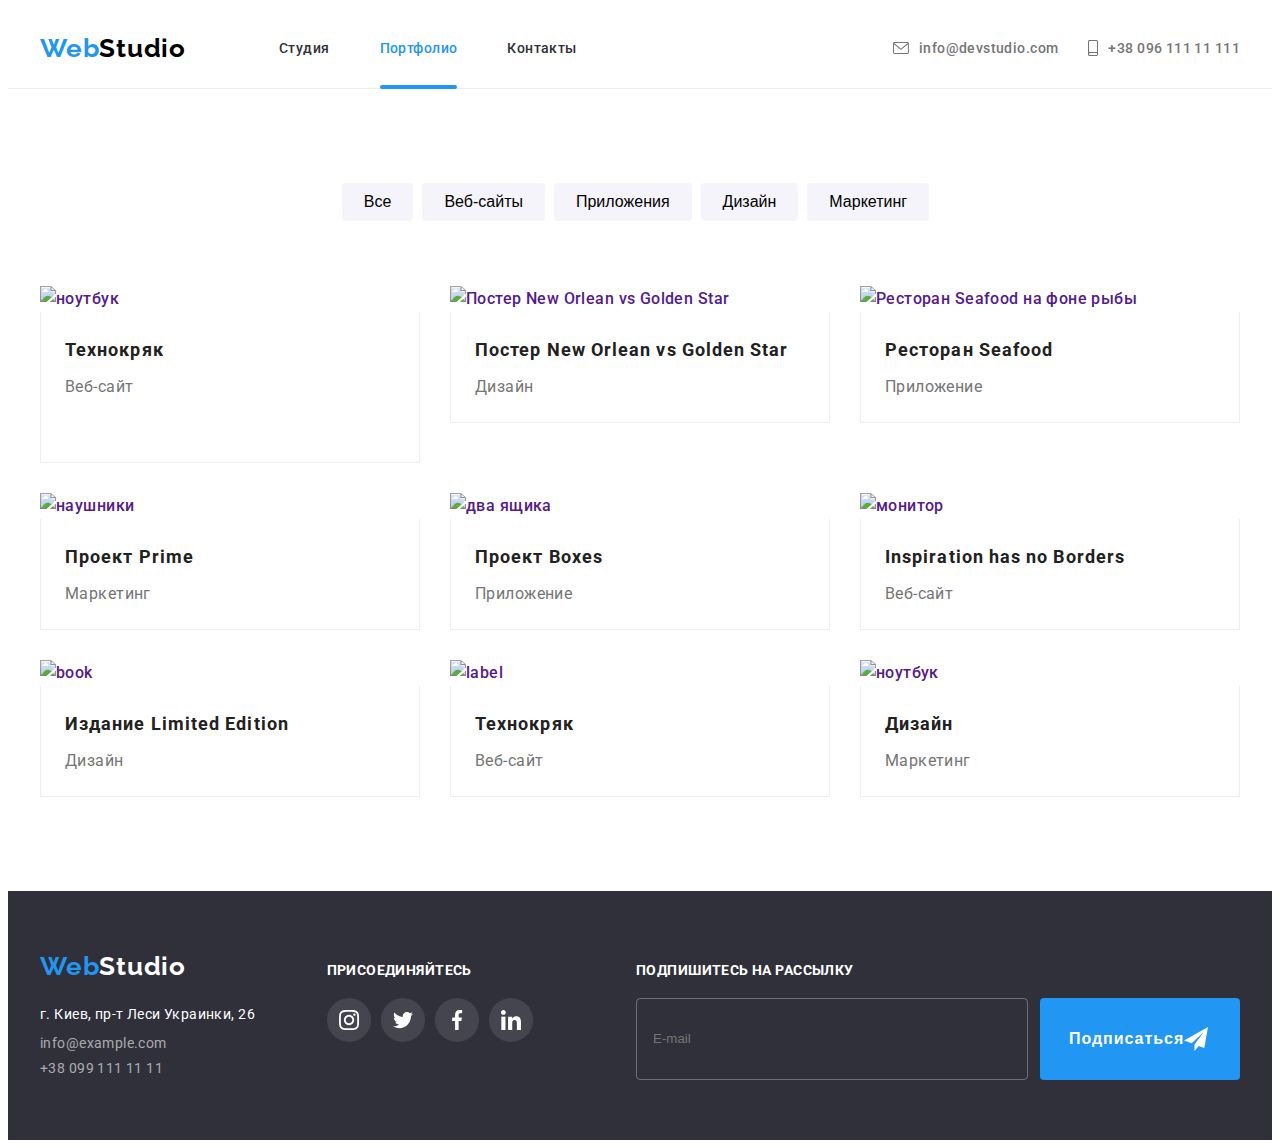
==== commit 463679ba: "Update porfolio.html" ====
--- a/porfolio.html
+++ b/porfolio.html
@@ -276,13 +276,23 @@
             </a></li>
         <li class="card__list"><a class="card__link" href="">
                 <div class="card__wrapper">
-                    <picture>
-                        <source srcset="./images/book.jpg" media="min-width: 1200px">
-                        <source srcset="./images/port-tab/img-tab7.jpg" media="min-width: 768px">
-                        <source srcset="./images/port-mob/img-mob7.jpg" media="min-width: 320px">
-                        <img src="./images/book.jpg" alt="book" class="img-developer">
-                    </picture>
-                    
+                <picture>
+                    <source srcset="./images/portfolio/limitededition/img-desktop.webp 1x, ./images/team/mihail/img-dasktop@2x.webp 2x"
+                        media="(min-width: 1200px)">
+                    <source srcset="./images/portfolio/limitededition/img-desktop.jpg 1x, ./images/team/mihail/img-desktop@2x.jpg 2x"
+                        media="(min-width: 1200px)">
+                    <source srcset="./images/portfolio/limitededition/img-tablet.webp 1x, ./images/team/mihail/img-tablet@2x.webp 2x"
+                        media="(min-width: 768px)">
+                    <source srcset="./images/portfolio/limitededition/img-tablet.jpg 1x, ./images/team/mihail/img-tablet@2x.jpg 2x"
+                        media="(min-width: 768px)">
+                    <source srcset="./images/portfolio/limitededition/img-mobile.webp 1x, ./images/team/mihail/img-mobile@2x.webp 2x"
+                        media="(min-width: 320px)">
+                    <source srcset="./images/portfolio/limitededition/img-mobile.jpg 1x, ./images/team/mihail/img-mobile@2x.jpg 2x"
+                        media="(min-width: 320px)">
+                
+                    <img src="#" alt="book" class="img-developer">
+                </picture>
+                   
                     <p class="card__overlay">Технокряк это современная площадка распространения коронавируса. Компании используют эту
                         платформу для цифрового
                         шпионажа и атак на защищённые сервера конкурентов.</p>
@@ -295,12 +305,23 @@
             </a></li>
         <li class="card__list"><a class="card__link" href="">
                 <div class="card__wrapper">
-                        <picture>
-                            <source srcset="./images/label-tag.jpg" media="min-width: 1200px">
-                            <source srcset="./images/port-tab/img-tab8.jpg" media="min-width: 768px">
-                            <source srcset="./images/port-mob/img-mob8.jpg" media="min-width: 320px">
-                            <img src="./images/label-tag.jpg" alt="label" class="img-developer">
-                        </picture>
+                    <picture>
+                        <source srcset="./images/portfolio/lab/img-desktop.webp 1x, ./images/team/mihail/img-dasktop@2x.webp 2x"
+                            media="(min-width: 1200px)">
+                        <source srcset="./images/portfolio/lab/img-desktop.jpg 1x, ./images/team/mihail/img-desktop@2x.jpg 2x"
+                            media="(min-width: 1200px)">
+                        <source srcset="./images/portfolio/lab/img-tablet.webp 1x, ./images/team/mihail/img-tablet@2x.webp 2x"
+                            media="(min-width: 768px)">
+                        <source srcset="./images/portfolio/lab/img-tablet.jpg 1x, ./images/team/mihail/img-tablet@2x.jpg 2x"
+                            media="(min-width: 768px)">
+                        <source srcset="./images/portfolio/lab/img-mobile.webp 1x, ./images/team/mihail/img-mobile@2x.webp 2x"
+                            media="(min-width: 320px)">
+                        <source srcset="./images/portfolio/lab/img-mobile.jpg 1x, ./images/team/mihail/img-mobile@2x.jpg 2x"
+                            media="(min-width: 320px)">
+                    
+                        <img src="#" alt="label" class="img-developer">
+                    </picture>
+                      
                     <p class="card__overlay">Технокряк это современная площадка распространения коронавируса. Компании используют эту
                         платформу для цифрового
                         шпионажа и атак на защищённые сервера конкурентов.</p>
@@ -314,11 +335,22 @@
         <li class="card__list"><a class="card__link" href="">
                 <div class="card__wrapper">
                     <picture>
-                        <source srcset="./images/notebook1.jpg" media="min-width: 1200px">
-                        <source srcset="./images/port-tab/img-tab6.jpg" media="min-width: 768px">
-                        <source srcset="./images/port-mob/img-mob6.jpg" media="min-width: 320px">
-                        <img src="./images/notebook1.jpg" alt="ноутбук" class="img-developer">
+                        <source srcset="./images/portfolio/business/img-desktop.webp 1x, ./images/team/mihail/img-dasktop@2x.webp 2x"
+                            media="(min-width: 1200px)">
+                        <source srcset="./images/portfolio/business/img-desktop.jpg 1x, ./images/team/mihail/img-desktop@2x.jpg 2x"
+                            media="(min-width: 1200px)">
+                        <source srcset="./images/portfolio/business/img-tablet.webp 1x, ./images/team/mihail/img-tablet@2x.webp 2x"
+                            media="(min-width: 768px)">
+                        <source srcset="./images/portfolio/business/img-tablet.jpg 1x, ./images/team/mihail/img-tablet@2x.jpg 2x"
+                            media="(min-width: 768px)">
+                        <source srcset="./images/portfolio/business/img-mobile.webp 1x, ./images/team/mihail/img-mobile@2x.webp 2x"
+                            media="(min-width: 320px)">
+                        <source srcset="./images/portfolio/business/img-mobile.jpg 1x, ./images/team/mihail/img-mobile@2x.jpg 2x"
+                            media="(min-width: 320px)">
+                    
+                        <img src="#" alt="ноутбук" class="img-developer">
                     </picture>
+                    
                     <p class="card__overlay">Технокряк это современная площадка распространения коронавируса. Компании используют эту
                         платформу для цифрового
                         шпионажа и атак на защищённые сервера конкурентов.</p>
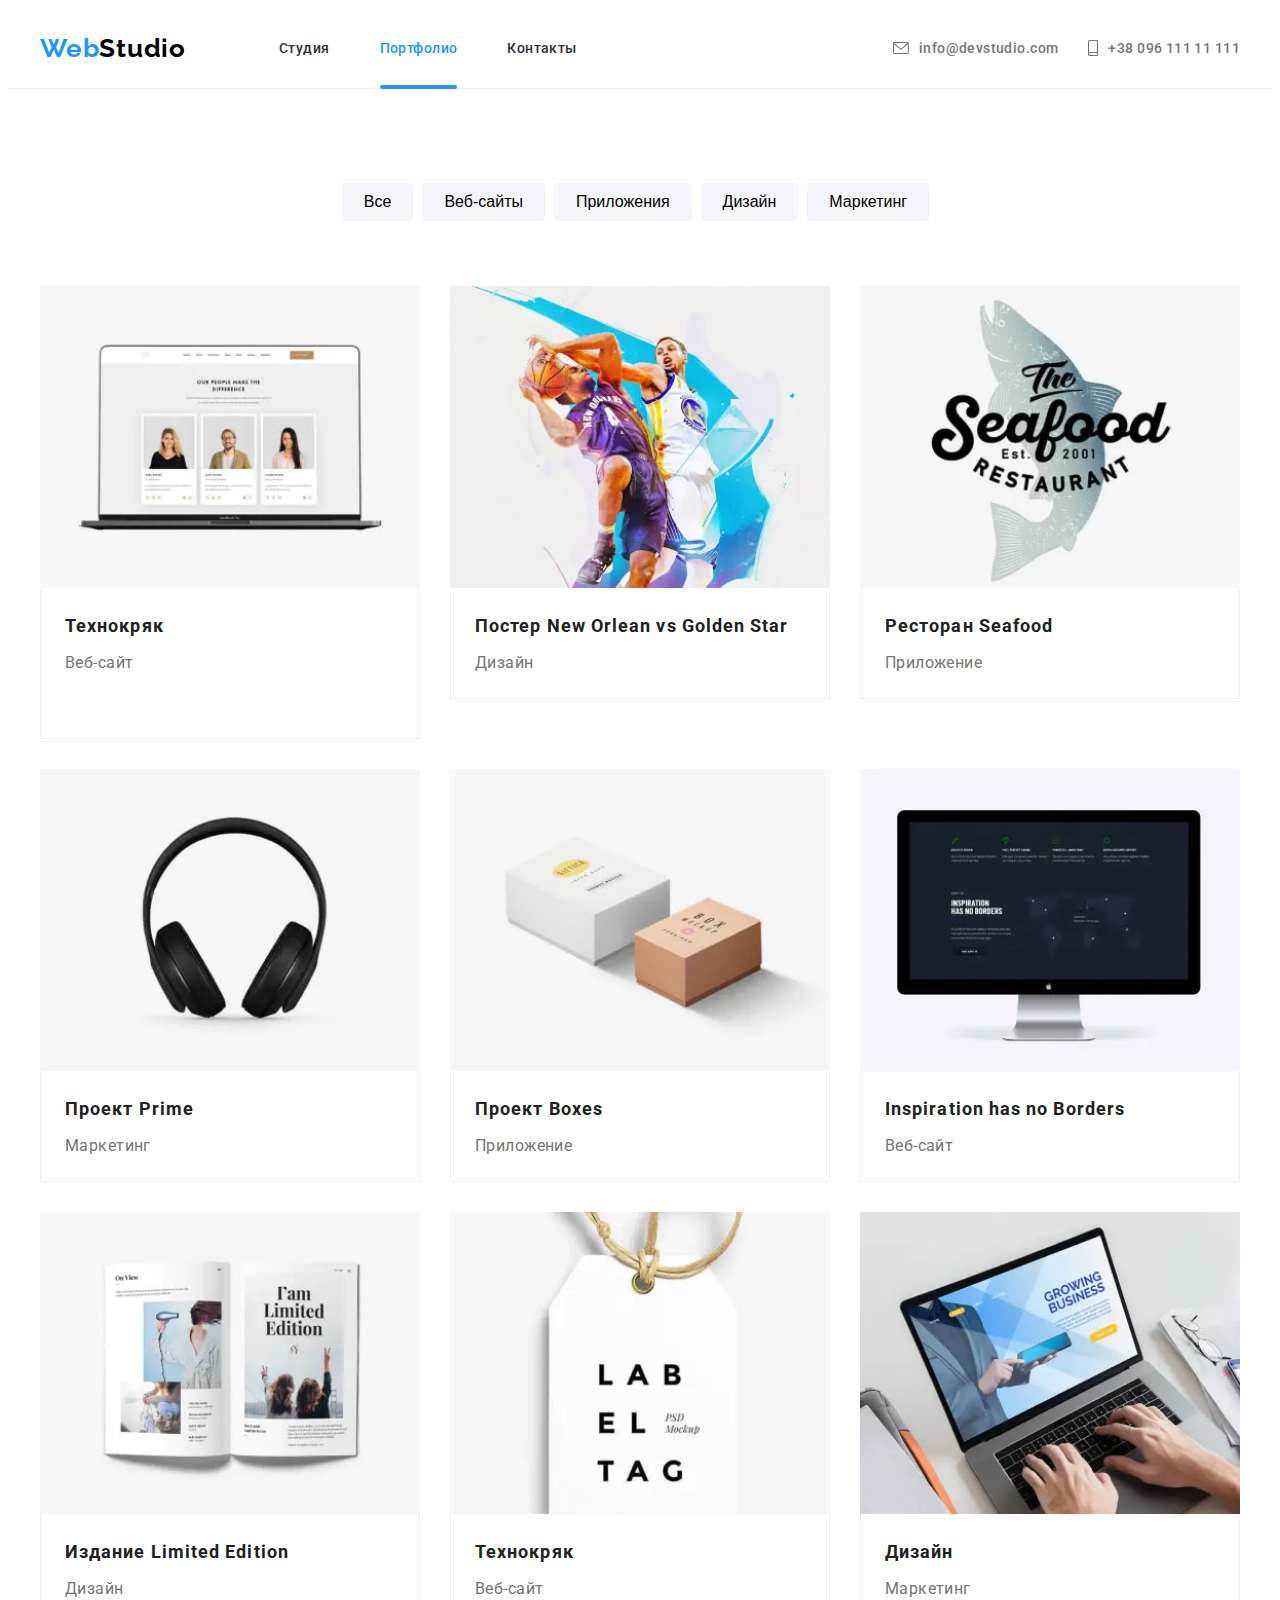
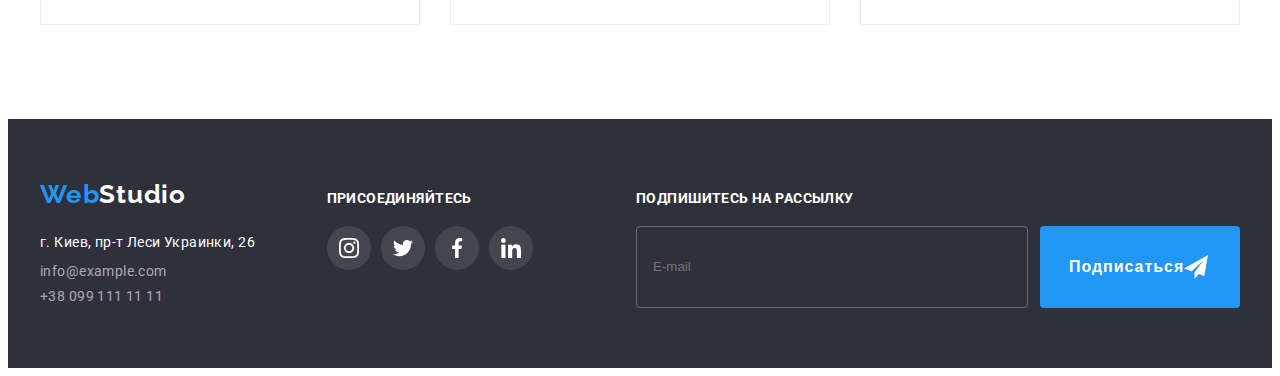
==== commit 00231b02: "cosm" ====
--- a/porfolio.html
+++ b/porfolio.html
@@ -62,7 +62,7 @@
                         <a href="./index.html" class="mobile-menu__link">Студия</a>
                     </li>
                     <li class="mobile-menu__list">
-                        <a href="" class="mobile-menu__link">Портфолио</a>
+                        <a href="" class="mobile-menu__link main">Портфолио</a>
                     </li>
                     <li class="mobile-menu__list">
                         <a href="" class="mobile-menu__link">Контакты</a>
@@ -110,20 +110,20 @@
      <ul class="card">
          <li class="card__list"><a class="card__link" href=""><div class="card__wrapper">
             <picture>
-                <source srcset="./images/portfolio/tehnocreac/img-desktop.webp 1x, ./images/team/mihail/img-dasktop@2x.webp 2x"
+                <source srcset="./images/portfolio/tehnocreac/img-desktop.webp 1x, ./images/portfolio/tehnocreac/img-desktop@2x.webp 2x"
                     media="(min-width: 1200px)">
-                <source srcset="./images/portfolio/tehnocreac/img-desktop.jpg 1x, ./images/team/mihail/img-desktop@2x.jpg 2x"
+                <source srcset="./images/portfolio/tehnocreac/img-desktop.jpg 1x, ./images/portfolio/tehnocreac/img-desktop@2x.jpg 2x"
                     media="(min-width: 1200px)">
-                <source srcset="./images/portfolio/tehnocreac/img-tablet.webp 1x, ./images/team/mihail/img-tablet@2x.webp 2x"
+                <source srcset="./images/portfolio/tehnocreac/img-tablet.webp 1x, ./images/portfolio/tehnocreac/img-tablet@2x.webp 2x"
                     media="(min-width: 768px)">
-                <source srcset="./images/portfolio/tehnocreac/img-tablet.jpg 1x, ./images/team/mihail/img-tablet@2x.jpg 2x"
+                <source srcset="./images/portfolio/tehnocreac/img-tablet.jpg 1x, ./images/portfolio/tehnocreac/img-tablet@2x.jpg 2x"
                     media="(min-width: 768px)">
-                <source srcset="./images/portfolio/tehnocreac/img-mobile.webp 1x, ./images/team/mihail/img-mobile@2x.webp 2x"
-                    media="(min-width: 320px)">
-                <source srcset="./images/portfolio/tehnocreac/img-mobile.jpg 1x, ./images/team/mihail/img-mobile@2x.jpg 2x"
-                    media="(min-width: 320px)">
+                <source srcset="./images/portfolio/tehnocreac/img-mobile.webp 1x, ./images/portfolio/tehnocreac/img-mobile@2x.webp 2x"
+                    media="(max-width: 767px)">
+                <source srcset="./images/portfolio/tehnocreac/img-mobile.jpg 1x, ./images/portfolio/tehnocreac/img-mobile@2x.jpg 2x"
+                    media="(max-width: 767px)">
             
-                <img src="#" alt="ноутбук" class="img-developer">
+                <img src="#" alt="ноутбук" class="img-markt">
             </picture>
           
             <p class="card__overlay">Технокряк это современная площадка распространения коронавируса. Компании используют эту платформу для цифрового
@@ -133,20 +133,20 @@
         <li class="card__list"><a class="card__link" href="">
                 <div class="card__wrapper">
                 <picture>
-                    <source srcset="./images/portfolio/new-orlean/img-desktop.webp 1x, ./images/team/mihail/img-dasktop@2x.webp 2x"
-                        media="(min-width: 1200px)">
-                    <source srcset="./images/portfolio/new-orlean/img-desktop.jpg 1x, ./images/team/mihail/img-desktop@2x.jpg 2x"
-                        media="(min-width: 1200px)">
-                    <source srcset="./images/portfolio/new-orlean/img-tablet.webp 1x, ./images/team/mihail/img-tablet@2x.webp 2x"
-                        media="(min-width: 768px)">
-                    <source srcset="./images/portfolio/new-orlean/img-tablet.jpg 1x, ./images/team/mihail/img-tablet@2x.jpg 2x"
-                        media="(min-width: 768px)">
-                    <source srcset="./images/portfolio/new-orlean/img-mobile.webp 1x, ./images/team/mihail/img-mobile@2x.webp 2x"
-                        media="(min-width: 320px)">
-                    <source srcset="./images/portfolio/new-orlean/img-mobile.jpg 1x, ./images/team/mihail/img-mobile@2x.jpg 2x"
-                        media="(min-width: 320px)">
-                
-                    <img src="#" alt="Постер New Orlean vs Golden Star" class="img-developer">
+                    <source srcset="./images/portfolio/new-orlean/img-desktop.webp 1x, ./images/portfolio/new-orlean/img-desktop@2x.webp 2x"
+                        media="(min-width: 1200px)">
+                    <source srcset="./images/portfolio/new-orlean/img-desktop.jpg 1x, ./images/portfolio/new-orlean/img-desktop@2x.jpg 2x"
+                        media="(min-width: 1200px)">
+                    <source srcset="./images/portfolio/new-orlean/img-tablet.webp 1x, ./images/portfolio/new-orlean/img-tablet@2x.webp 2x"
+                        media="(min-width: 768px)">
+                    <source srcset="./images/portfolio/new-orlean/img-tablet.jpg 1x, ./images/portfolio/new-orlean/img-tablet@2x.jpg 2x"
+                        media="(min-width: 768px)">
+                    <source srcset="./images/portfolio/new-orlean/img-mobile.webp 1x, ./images/portfolio/new-orlean/img-mobile@2x.webp 2x"
+                        media="(max-width: 767px)">
+                    <source srcset="./images/portfolio/new-orlean/img-mobile.jpg 1x, ./images/portfolio/new-orlean/img-mobile@2x.jpg 2x"
+                        media="(max-width: 767px)">
+                
+                    <img src="#" alt="Постер New Orlean vs Golden Star" class="img-markt">
                 </picture>
                   
                     <p class="card__overlay">Технокряк это современная площадка распространения коронавируса. Компании используют эту
@@ -162,20 +162,20 @@
         <li class="card__list"><a class="card__link" href="">
                 <div class="card__wrapper">
                 <picture>
-                    <source srcset="./images/portfolio/seafood/img-desktop.webp 1x, ./images/team/mihail/img-dasktop@2x.webp 2x"
-                        media="(min-width: 1200px)">
-                    <source srcset="./images/portfolio/seafood/img-desktop.jpg 1x, ./images/team/mihail/img-desktop@2x.jpg 2x"
-                        media="(min-width: 1200px)">
-                    <source srcset="./images/portfolio/seafood/img-tablet.webp 1x, ./images/team/mihail/img-tablet@2x.webp 2x"
-                        media="(min-width: 768px)">
-                    <source srcset="./images/portfolio/seafood/img-tablet.jpg 1x, ./images/team/mihail/img-tablet@2x.jpg 2x"
-                        media="(min-width: 768px)">
-                    <source srcset="./images/portfolio/seafood/img-mobile.webp 1x, ./images/team/mihail/img-mobile@2x.webp 2x"
-                        media="(min-width: 320px)">
-                    <source srcset="./images/portfolio/seafood/img-mobile.jpg 1x, ./images/team/mihail/img-mobile@2x.jpg 2x"
-                        media="(min-width: 320px)">
-                
-                    <img src="#" alt="Ресторан Seafood на фоне рыбы" class="img-developer">
+                    <source srcset="./images/portfolio/seafood/img-desktop.webp 1x, ./images/portfolio/seafood/img-desktop@2x.webp 2x"
+                        media="(min-width: 1200px)">
+                    <source srcset="./images/portfolio/seafood/img-desktop.jpg 1x, ./images/portfolio/seafood/img-desktop@2x.jpg 2x"
+                        media="(min-width: 1200px)">
+                    <source srcset="./images/portfolio/seafood/img-tablet.webp 1x, ./images/portfolio/seafood/img-tablet@2x.webp 2x"
+                        media="(min-width: 768px)">
+                    <source srcset="./images/portfolio/seafood/img-tablet.jpg 1x, ./images/portfolio/seafood/img-tablet@2x.jpg 2x"
+                        media="(min-width: 768px)">
+                    <source srcset="./images/portfolio/seafood/img-mobile.webp 1x, ./images/portfolio/seafood/img-mobile@2x.webp 2x"
+                        media="(max-width: 767px)">
+                    <source srcset="./images/portfolio/seafood/img-mobile.jpg 1x, ./images/portfolio/seafood/img-mobile@2x.jpg 2x"
+                        media="(max-width: 767px)">
+                
+                    <img src="#" alt="Ресторан Seafood на фоне рыбы" class="img-markt">
                 </picture>
                 
                     <p class="card__overlay">Технокряк это современная площадка распространения коронавируса. Компании используют эту
@@ -191,20 +191,20 @@
         <li class="card__list"><a class="card__link" href="">
                 <div class="card__wrapper">
                 <picture>
-                    <source srcset="./images/portfolio/prime/img-desktop.webp 1x, ./images/team/mihail/img-dasktop@2x.webp 2x"
-                        media="(min-width: 1200px)">
-                    <source srcset="./images/portfolio/prime/img-desktop.jpg 1x, ./images/team/mihail/img-desktop@2x.jpg 2x"
-                        media="(min-width: 1200px)">
-                    <source srcset="./images/portfolio/prime/img-tablet.webp 1x, ./images/team/mihail/img-tablet@2x.webp 2x"
-                        media="(min-width: 768px)">
-                    <source srcset="./images/portfolio/prime/img-tablet.jpg 1x, ./images/team/mihail/img-tablet@2x.jpg 2x"
-                        media="(min-width: 768px)">
-                    <source srcset="./images/portfolio/prime/img-mobile.webp 1x, ./images/team/mihail/img-mobile@2x.webp 2x"
-                        media="(min-width: 320px)">
-                    <source srcset="./images/portfolio/prime/img-mobile.jpg 1x, ./images/team/mihail/img-mobile@2x.jpg 2x"
-                        media="(min-width: 320px)">
-                
-                    <img src="#" alt="наушники" class="img-developer">
+                    <source srcset="./images/portfolio/prime/img-desktop.webp 1x, ./images/portfolio/prime/img-desktop@2x.webp 2x"
+                        media="(min-width: 1200px)">
+                    <source srcset="./images/portfolio/prime/img-desktop.jpg 1x, ./images/portfolio/prime/img-desktop@2x.jpg 2x"
+                        media="(min-width: 1200px)">
+                    <source srcset="./images/portfolio/prime/img-tablet.webp 1x, ./images/portfolio/prime/img-tablet@2x.webp 2x"
+                        media="(min-width: 768px)">
+                    <source srcset="./images/portfolio/prime/img-tablet.jpg 1x, ./images/portfolio/prime/img-tablet@2x.jpg 2x"
+                        media="(min-width: 768px)">
+                    <source srcset="./images/portfolio/prime/img-mobile.webp 1x, ./images/portfolio/prime/img-mobile@2x.webp 2x"
+                        media="(max-width: 767px)">
+                    <source srcset="./images/portfolio/prime/img-mobile.jpg 1x, ./images/portfolio/prime/img-mobile@2x.jpg 2x"
+                        media="(max-width: 767px)">
+                
+                    <img src="#" alt="наушники" class="img-markt">
                 </picture>
                    
                     <p class="card__overlay">Технокряк это современная площадка распространения коронавируса. Компании используют эту
@@ -220,20 +220,20 @@
         <li class="card__list"><a class="card__link" href="">
                 <div class="card__wrapper">
                 <picture>
-                    <source srcset="./images/portfolio/boxes/img-desktop.webp 1x, ./images/team/mihail/img-dasktop@2x.webp 2x"
-                        media="(min-width: 1200px)">
-                    <source srcset="./images/portfolio/boxes/img-desktop.jpg 1x, ./images/team/mihail/img-desktop@2x.jpg 2x"
-                        media="(min-width: 1200px)">
-                    <source srcset="./images/portfolio/boxes/img-tablet.webp 1x, ./images/team/mihail/img-tablet@2x.webp 2x"
-                        media="(min-width: 768px)">
-                    <source srcset="./images/portfolio/boxes/img-tablet.jpg 1x, ./images/team/mihail/img-tablet@2x.jpg 2x"
-                        media="(min-width: 768px)">
-                    <source srcset="./images/portfolio/boxes/img-mobile.webp 1x, ./images/team/mihail/img-mobile@2x.webp 2x"
-                        media="(min-width: 320px)">
-                    <source srcset="./images/portfolio/boxes/img-mobile.jpg 1x, ./images/team/mihail/img-mobile@2x.jpg 2x"
-                        media="(min-width: 320px)">
-                
-                    <img src="#" alt="два ящика" class="img-developer">
+                    <source srcset="./images/portfolio/boxes/img-desktop.webp 1x, ./images/portfolio/boxes/img-desktop@2x.webp 2x"
+                        media="(min-width: 1200px)">
+                    <source srcset="./images/portfolio/boxes/img-desktop.jpg 1x, ./images/portfolio/boxes/img-desktop@2x.jpg 2x"
+                        media="(min-width: 1200px)">
+                    <source srcset="./images/portfolio/boxes/img-tablet.webp 1x, ./images/portfolio/boxes/img-tablet@2x.webp 2x"
+                        media="(min-width: 768px)">
+                    <source srcset="./images/portfolio/boxes/img-tablet.jpg 1x, ./images/portfolio/boxes/img-tablet@2x.jpg 2x"
+                        media="(min-width: 768px)">
+                    <source srcset="./images/portfolio/boxes/img-mobile.webp 1x, ./images/portfolio/boxes/img-mobile@2x.webp 2x"
+                        media="(max-width: 767px)">
+                    <source srcset="./images/portfolio/boxes/img-mobile.jpg 1x, ./images/portfolio/boxes/img-mobile@2x.jpg 2x"
+                        media="(max-width: 767px)">
+                
+                    <img src="#" alt="два ящика" class="img-markt">
                 </picture>
                  
                     <p class="card__overlay">Технокряк это современная площадка распространения коронавируса. Компании используют эту
@@ -248,20 +248,20 @@
         <li class="card__list"><a class="card__link" href="">
                 <div class="card__wrapper">
                 <picture>
-                    <source srcset="./images/portfolio/noborders/img-desktop.webp 1x, ./images/team/mihail/img-dasktop@2x.webp 2x"
-                        media="(min-width: 1200px)">
-                    <source srcset="./images/portfolio/noborders/img-desktop.jpg 1x, ./images/team/mihail/img-desktop@2x.jpg 2x"
-                        media="(min-width: 1200px)">
-                    <source srcset="./images/portfolio/noborders/img-tablet.webp 1x, ./images/team/mihail/img-tablet@2x.webp 2x"
-                        media="(min-width: 768px)">
-                    <source srcset="./images/portfolio/noborders/img-tablet.jpg 1x, ./images/team/mihail/img-tablet@2x.jpg 2x"
-                        media="(min-width: 768px)">
-                    <source srcset="./images/portfolio/noborders/img-mobile.webp 1x, ./images/team/mihail/img-mobile@2x.webp 2x"
-                        media="(min-width: 320px)">
-                    <source srcset="./images/portfolio/noborders/img-mobile.jpg 1x, ./images/team/mihail/img-mobile@2x.jpg 2x"
-                        media="(min-width: 320px)">
-                
-                    <img src="#" alt="монитор" class="img-developer">
+                    <source srcset="./images/portfolio/noborders/img-desktop.webp 1x, ./images/portfolio/noborders/img-desktop@2x.webp 2x"
+                        media="(min-width: 1200px)">
+                    <source srcset="./images/portfolio/noborders/img-desktop.jpg 1x, ./images/portfolio/noborders/img-desktop@2x.jpg 2x"
+                        media="(min-width: 1200px)">
+                    <source srcset="./images/portfolio/noborders/img-tablet.webp 1x, ./images/portfolio/noborders/img-tablet@2x.webp 2x"
+                        media="(min-width: 768px)">
+                    <source srcset="./images/portfolio/noborders/img-tablet.jpg 1x, ./images/portfolio/noborders/img-tablet@2x.jpg 2x"
+                        media="(min-width: 768px)">
+                    <source srcset="./images/portfolio/noborders/img-mobile.webp 1x, ./images/portfolio/noborders/img-mobile@2x.webp 2x"
+                        media="(max-width: 767px)">
+                    <source srcset="./images/portfolio/noborders/img-mobile.jpg 1x, ./images/portfolio/noborders/img-mobile@2x.jpg 2x"
+                        media="(max-width: 767px)">
+                
+                    <img src="#" alt="монитор" class="img-markt">
                 </picture>
                   
                     <p class="card__overlay">Технокряк это современная площадка распространения коронавируса. Компании используют эту
@@ -277,20 +277,20 @@
         <li class="card__list"><a class="card__link" href="">
                 <div class="card__wrapper">
                 <picture>
-                    <source srcset="./images/portfolio/limitededition/img-desktop.webp 1x, ./images/team/mihail/img-dasktop@2x.webp 2x"
-                        media="(min-width: 1200px)">
-                    <source srcset="./images/portfolio/limitededition/img-desktop.jpg 1x, ./images/team/mihail/img-desktop@2x.jpg 2x"
-                        media="(min-width: 1200px)">
-                    <source srcset="./images/portfolio/limitededition/img-tablet.webp 1x, ./images/team/mihail/img-tablet@2x.webp 2x"
-                        media="(min-width: 768px)">
-                    <source srcset="./images/portfolio/limitededition/img-tablet.jpg 1x, ./images/team/mihail/img-tablet@2x.jpg 2x"
-                        media="(min-width: 768px)">
-                    <source srcset="./images/portfolio/limitededition/img-mobile.webp 1x, ./images/team/mihail/img-mobile@2x.webp 2x"
-                        media="(min-width: 320px)">
-                    <source srcset="./images/portfolio/limitededition/img-mobile.jpg 1x, ./images/team/mihail/img-mobile@2x.jpg 2x"
-                        media="(min-width: 320px)">
-                
-                    <img src="#" alt="book" class="img-developer">
+                    <source srcset="./images/portfolio/limitededition/img-desktop.webp 1x, ./images/portfolio/limitededition/img-desktop@2x.webp 2x"
+                        media="(min-width: 1200px)">
+                    <source srcset="./images/portfolio/limitededition/img-desktop.jpg 1x, ./images/portfolio/limitededition/img-desktop@2x.jpg 2x"
+                        media="(min-width: 1200px)">
+                    <source srcset="./images/portfolio/limitededition/img-tablet.webp 1x, ./images/portfolio/limitededition/img-tablet@2x.webp 2x"
+                        media="(min-width: 768px)">
+                    <source srcset="./images/portfolio/limitededition/img-tablet.jpg 1x, ./images/portfolio/limitededition/img-tablet@2x.jpg 2x"
+                        media="(min-width: 768px)">
+                    <source srcset="./images/portfolio/limitededition/img-mobile.webp 1x, ./images/portfolio/limitededition/img-mobile@2x.webp 2x"
+                        media="(max-width: 767px)">
+                    <source srcset="./images/portfolio/limitededition/img-mobile.jpg 1x, ./images/portfolio/limitededition/img-mobile@2x.jpg 2x"
+                        media="(max-width: 767px)">
+                
+                    <img src="#" alt="book" class="img-markt">
                 </picture>
                    
                     <p class="card__overlay">Технокряк это современная площадка распространения коронавируса. Компании используют эту
@@ -306,20 +306,20 @@
         <li class="card__list"><a class="card__link" href="">
                 <div class="card__wrapper">
                     <picture>
-                        <source srcset="./images/portfolio/lab/img-desktop.webp 1x, ./images/team/mihail/img-dasktop@2x.webp 2x"
+                        <source srcset="./images/portfolio/lab/img-desktop.webp 1x, ./images/portfolio/lab/img-desktop@2x.webp 2x"
                             media="(min-width: 1200px)">
-                        <source srcset="./images/portfolio/lab/img-desktop.jpg 1x, ./images/team/mihail/img-desktop@2x.jpg 2x"
+                        <source srcset="./images/portfolio/lab/img-desktop.jpg 1x, ./images/portfolio/lab/img-desktop@2x.jpg 2x"
                             media="(min-width: 1200px)">
-                        <source srcset="./images/portfolio/lab/img-tablet.webp 1x, ./images/team/mihail/img-tablet@2x.webp 2x"
+                        <source srcset="./images/portfolio/lab/img-tablet.webp 1x, ./images/portfolio/lab/img-tablet@2x.webp 2x"
                             media="(min-width: 768px)">
-                        <source srcset="./images/portfolio/lab/img-tablet.jpg 1x, ./images/team/mihail/img-tablet@2x.jpg 2x"
+                        <source srcset="./images/portfolio/lab/img-tablet.jpg 1x, ./images/portfolio/lab/img-tablet@2x.jpg 2x"
                             media="(min-width: 768px)">
-                        <source srcset="./images/portfolio/lab/img-mobile.webp 1x, ./images/team/mihail/img-mobile@2x.webp 2x"
-                            media="(min-width: 320px)">
-                        <source srcset="./images/portfolio/lab/img-mobile.jpg 1x, ./images/team/mihail/img-mobile@2x.jpg 2x"
-                            media="(min-width: 320px)">
+                        <source srcset="./images/portfolio/lab/img-mobile.webp 1x, ./images/portfolio/lab/img-mobile@2x.webp 2x"
+                            media="(max-width: 767px)">
+                        <source srcset="./images/portfolio/lab/img-mobile.jpg 1x, ./images/portfolio/lab/img-mobile@2x.jpg 2x"
+                            media="(max-width: 767px)">
                     
-                        <img src="#" alt="label" class="img-developer">
+                        <img src="#" alt="label" class="img-markt">
                     </picture>
                       
                     <p class="card__overlay">Технокряк это современная площадка распространения коронавируса. Компании используют эту
@@ -335,20 +335,20 @@
         <li class="card__list"><a class="card__link" href="">
                 <div class="card__wrapper">
                     <picture>
-                        <source srcset="./images/portfolio/business/img-desktop.webp 1x, ./images/team/mihail/img-dasktop@2x.webp 2x"
+                        <source srcset="./images/portfolio/business/img-desktop.webp 1x, ./images/portfolio/business/img-desktop@2x.webp 2x"
                             media="(min-width: 1200px)">
-                        <source srcset="./images/portfolio/business/img-desktop.jpg 1x, ./images/team/mihail/img-desktop@2x.jpg 2x"
+                        <source srcset="./images/portfolio/business/img-desktop.jpg 1x, ./images/portfolio/business/img-desktop@2x.jpg 2x"
                             media="(min-width: 1200px)">
-                        <source srcset="./images/portfolio/business/img-tablet.webp 1x, ./images/team/mihail/img-tablet@2x.webp 2x"
+                        <source srcset="./images/portfolio/business/img-tablet.webp 1x, ./images/portfolio/business/img-tablet@2x.webp 2x"
                             media="(min-width: 768px)">
-                        <source srcset="./images/portfolio/business/img-tablet.jpg 1x, ./images/team/mihail/img-tablet@2x.jpg 2x"
+                        <source srcset="./images/portfolio/business/img-tablet.jpg 1x, ./images/portfolio/business/img-tablet@2x.jpg 2x"
                             media="(min-width: 768px)">
-                        <source srcset="./images/portfolio/business/img-mobile.webp 1x, ./images/team/mihail/img-mobile@2x.webp 2x"
-                            media="(min-width: 320px)">
-                        <source srcset="./images/portfolio/business/img-mobile.jpg 1x, ./images/team/mihail/img-mobile@2x.jpg 2x"
-                            media="(min-width: 320px)">
+                        <source srcset="./images/portfolio/business/img-mobile.webp 1x, ./images/portfolio/business/img-mobile@2x.webp 2x"
+                            media="(max-width: 767px)">
+                        <source srcset="./images/portfolio/business/img-mobile.jpg 1x, ./images/portfolio/business/img-mobile@2x.jpg 2x"
+                            media="(max-width: 767px)">
                     
-                        <img src="#" alt="ноутбук" class="img-developer">
+                        <img src="#" alt="ноутбук" class="img-markt">
                     </picture>
                     
                     <p class="card__overlay">Технокряк это современная площадка распространения коронавируса. Компании используют эту
--- a/css/main.min.css
+++ b/css/main.min.css
@@ -1,2 +1,2 @@
-:root{--primary-text-color: #757575;--primary-heading-color: #212121;--accent-color: #2196f3;--primary-bacground-color: #f5f4fa;--secondary-text-color: #ffffff;--secondary-background-color: #2f303a;--main-font: "Roboto", sans-serif}.visual-hiden{position:absolute !important;clip:rect(1px 1px 1px 1px);clip:rect(1px 1px 1px 1px);padding:0 !important;border:0 !important;height:1px !important;width:1px !important;overflow:hidden}.body{font-family:var(--main-font);font-size:14px;font-weight:400;font-style:normal;letter-spacing:0.03em}address{font-style:normal}img{display:block}ul{list-style:none;padding:0;margin:0}p{margin:0}.h1 h2 h3 h4 h5 h6{margin:0}.container{width:100%;padding-left:15px;padding-right:15px;margin:0 auto}@media screen and (min-width: 480px){.container{width:480px;padding-left:15px;padding-right:15px}}@media screen and (min-width: 768px){.container{width:768px}}@media screen and (min-width: 1200px){.container{width:1200px}}.section{padding-top:60px;padding-bottom:60px}@media screen and (min-width: 1200px){.section{padding-top:94px;padding-bottom:94px}}.currents::after{content:"";display:block;position:absolute;bottom:-1px;width:100%;height:4px;background-color:#2196f3;border-radius:2px}.header-icon{margin-right:10px;transition-property:fill;transition-duration:250ms;transition-timing-function:cubic-bezier(0.4, 0, 0.2, 1);fill:var(--primary-text-color)}.header-icon:hover .linknav,.header-icon:focus .linknav{color:var(--accent-color);fill:var(--accent-color)}.web{color:var(--accent-color)}.logo{margin:16px auto 16px 0;font-family:Raleway;font-weight:bold;font-size:26px;line-height:31px;letter-spacing:0.03em;color:black;text-decoration:none;display:inline-block}@media screen and (min-width: 768px){.logo{margin:0}}.menu-contact{display:none}@media screen and (min-width: 768px){.menu-contact{display:block}}@media screen and (min-width: 1200px){.menu-contact{display:flex;align-items:center;padding-left:0;margin:0px;margin-left:auto}.menu-contact.menu-contact__list+.menu-contact__list{margin-left:50px}}@media screen and (min-width: 768px){.menu-contact__link{font-size:14px;line-height:16px;font-weight:500;text-decoration:none;list-style:none;color:var(--primary-text-color);display:flex;align-items:center;transition-property:background-color, color;transition-duration:250ms;transition-timing-function:cubic-bezier(0.4, 0, 0.2, 1)}.menu-contact__link:hover .header-icon,.menu-contact__link:focus .header-icon{fill:var(--accent-color)}.menu-contact__link:hover{color:var(--accent-color)}}@media screen and (min-width: 1200px){.menu-contact__link{font-size:14px;line-height:16px;font-weight:500;text-decoration:none;list-style:none;color:var(--primary-text-color);display:flex;align-items:center;transition-property:background-color, color;transition-duration:250ms;transition-timing-function:cubic-bezier(0.4, 0, 0.2, 1)}.menu-contact__link:hover .header-icon,.menu-contact__link:focus .header-icon{fill:var(--accent-color)}.menu-contact__link:hover{color:var(--accent-color)}}@media screen and (min-width: 768px){.menu-contact__list-left{margin-bottom:10px}}@media screen and (min-width: 1200px){.menu-contact__list-left{margin-bottom:0;display:flex;align-items:center;margin-right:30px}.menu-contact__list-left:hover .header-icon,.menu-contact__list-left:focus .header-icon{color:var(--accent-color);fill:var(--accent-color)}}.link{display:block;font-size:14px;line-height:16px;font-weight:500;color:var(--secondary-background-color);text-decoration:none;padding-top:32px;padding-bottom:32px;transition-property:background-color, color;transition-duration:250ms;transition-timing-function:cubic-bezier(0.4, 0, 0.2, 1)}.link:hover,.link:focus{color:var(--accent-color)}.header-box{border-bottom:1px solid #ececec}.flex{display:flex;align-items:center;justify-content:space-between}@media screen and (min-width: 1200px){.flex{display:flex;align-items:center}}.menu{display:none}@media screen and (min-width: 768px){.menu{display:flex;margin-top:0px;margin-bottom:0px;padding-left:0px;justify-content:center;margin-left:88px;align-items:center}}@media screen and (min-width: 1200px){.menu{display:flex;margin-top:0px;margin-bottom:0px;padding-left:0px;justify-content:center;margin-left:93px;align-items:center}}.logodown{font-family:Raleway;font-weight:bold;font-size:24px;line-height:28px;letter-spacing:0.03em;color:var(--secondary-text-color);text-decoration:none;display:inline-block;margin-bottom:20px}@media screen and (min-width: 1200px){.logodown{font-size:26px;line-height:31px}}.footer{background-color:var(--secondary-background-color);padding-bottom:60px;padding-top:60px}@media screen and (min-width: 768px){.footer__flex{display:flex;align-items:baseline;justify-content:center}}@media screen and (max-width: 1199px){.footer__flex{flex-wrap:wrap}}@media screen and (min-width: 1200px){.footer__flex{align-items:baseline}}.footer-nav{text-align:center;margin-bottom:60px}@media screen and (min-width: 768px){.footer-nav{width:50%;margin:0}}@media screen and (min-width: 1200px){.footer-nav{text-align:left;margin:0}}.footer__address{margin-bottom:0px;margin-top:0px;text-align:left;font-size:14px;line-height:24px;color:var(--secondary-text-color);font-weight:400;cursor:pointer;text-decoration:none}.footer__address:hover,.footer__address:focus{color:var(--accent-color)}.footer-list{padding-left:0px;margin:0px;font-style:normal}.footer__list:not(:last-child){margin-bottom:9px}.footer__social{margin:0 auto;text-align:center}@media screen and (min-width: 768px){.footer__social{width:50%}}@media screen and (min-width: 1200px){.footer__social{margin-left:70px;margin-right:93px;text-align:left}}.footer__ul-flex{display:flex;margin:0%;padding:0%;justify-content:center}@media screen and (min-width: 1200px){.footer__ul-flex{justify-content:left}}.footer__social-h{font-weight:700;font-size:14px;line-height:16px;letter-spacing:0.03em;margin:0;margin-bottom:20px;color:var(--secondary-text-color)}.footer__linknav{font-size:14px;line-height:24px;font-weight:400;text-decoration:none;list-style:none;color:rgba(255,255,255,0.6);display:inline-block;transition-property:color;transition-duration:250ms}.footer__linknav:focus,.footer__linknav:hover{color:var(--accent-color)}@media screen and (min-width: 1200px){.footer__linknav{font-size:14px;line-height:16px}}.footer__social-list+.footer__social-list{margin-left:10px}.footer__social-link{display:flex;align-items:center;justify-content:center;width:44px;height:44px;border-radius:50%;background-color:rgba(255,255,255,0.1);transition-property:background-color;transition-duration:250ms;transition-timing-function:cubic-bezier(0.4, 0, 0.2, 1)}.footer__social-link:hover,.footer__social-link:focus{background-color:var(--accent-color)}.footer__social-icon{fill:var(--secondary-text-color)}@media screen and (min-width: 768px){.tablet{display:flex}}.footer-button{display:flex;align-items:center;font-weight:700;font-size:16px;letter-spacing:0.06em;line-height:1.87;background-color:var(--accent-color);color:var(--secondary-text-color);padding:10px 29px;min-width:200px;border:none;border-radius:4px;cursor:pointer;margin:20px auto 0}@media screen and (min-width: 1200px){.footer-button{margin:0}}.footer-form__b{display:block;text-transform:uppercase;margin-bottom:20px;color:var(--secondary-text-color);text-align:center;margin-top:60px}@media screen and (min-width: 1200px){.footer-form__b{margin-top:0;text-align:left}}@media screen and (min-width: 1200px){.footer-form__span{display:flex;justify-content:center}}.footer-form__wrapper{margin:0 auto}@media screen and (min-width: 768px){.footer-form__wrapper{width:60%}}.footer-form__imput{width:100%;height:50px;border:1px solid rgba(255,255,255,0.3);border-radius:4px;padding:15px 16px;margin-right:12px;color:var(--secondary-text-color);background:none}@media screen and (min-width: 768px){.footer-form__imput{width:450px}}@media screen and (min-width: 1200px){.footer-form__imput{width:358px}}.mobile-menu__container{position:relative;padding-top:48px;padding-bottom:48px;padding-left:40px}.mob-menu{background-color:transparent;border:none;padding:0;line-height:0;transition:fill 250ms linear}.mob-menu:hover,.mob-menu:focus{fill:var(--accent-color)}@media screen and (min-width: 768px){.mob-menu{display:none}}.mobile-menu{position:fixed;overflow:auto;width:100vw;height:100vh;top:0;left:0;background-color:#ffffff;z-index:2;opacity:0;visibility:hidden;pointer-events:none;transition:opacity 250ms linear, visibility 250ms linear}.mobile-menu.is-open{opacity:1;visibility:visible;pointer-events:auto}.mobile-menu__nav{margin-bottom:302px}.close-butt{position:absolute;top:10px;right:15px;display:flex;align-items:center;justify-content:center;width:40px;height:40px;border:none;background-color:transparent;padding:0;cursor:pointer;transition-property:fill, opacity;transition-timing-function:cubic-bezier(0.4, 0, 0.2, 1);transition-duration:250ms}.close-butt:hover,.close-butt:focus{fill:var(--accent-color)}.mobile-menu__list{margin-bottom:32px}.mobile-menu__link{font-weight:500;font-size:40px;line-height:47px;letter-spacing:0.02em;color:var(--primary-heading-color);text-decoration:none}.mobile-menu__link:hover,.mobile-menu__link:focus{color:var(--accent-color)}.mobile-menu__numb{font-weight:500;font-size:34px;line-height:40px;letter-spacing:0.02em;color:var(--accent-color);margin-bottom:32px}.mobile-menu__mail{font-weight:500;font-size:24px;line-height:28px;letter-spacing:0.02em;color:var(--primary-text-color);margin-bottom:64px}.mobile__menu-social{display:flex}.mobile-menu__soc-list:not(:last-child){padding-right:10px;border-right:1px solid rgba(33,33,33,0.2)}.mobile-menu__soc-list:not(:first-child){padding-left:10px}.mobile-menu__soc-link{text-decoration:none;font-weight:500;font-size:18px;line-height:22px;letter-spacing:0.02em;color:var(--accent-color)}@media screen and (min-width: 768px){.menu__link-main{position:relative;font-size:14px;line-height:16px;font-weight:500;color:var(--accent-color);text-decoration:none;list-style:none;display:block;padding-top:32px;padding-bottom:32px}}@media screen and (min-width: 768px){.menu__list{margin-left:50px}}@media screen and (min-width: 1200px){.menu__linkp{display:block;font-size:14px;line-height:16px;font-weight:500;color:var(--secondary-background-color);text-decoration:none;padding-top:32px;padding-bottom:32px;transition-property:color;transition-duration:250ms;transition-timing-function:cubic-bezier(0.4, 0, 0.2, 1)}.menu__linkp:hover,.menu__linkp:focus{color:var(--accent-color)}}@media screen and (min-width: 1200px){.menu__linkp-main{position:relative;font-size:14px;line-height:16px;font-weight:500;color:var(--accent-color);text-decoration:none;list-style:none;display:block;padding-top:32px;padding-bottom:32px;margin-left:50px;margin-right:50px}}.main-title{background:#c4c4c4;color:var(--secondary-text-color);text-align:center;margin-right:auto;margin-left:auto;padding-top:200px;padding-bottom:200px;background-image:linear-gradient(rgba(47,48,58,0.4), rgba(47,48,58,0.4)),url(../images/hero/header-mob.jpg);background-size:cover;max-width:1600px}@media screen and (min-device-pixel-ratio: 2) and (min-width: 320px), screen and (min-resolution: 192dpi) and (min-width: 320px), screen and (min-resolution: 2dppx) and (min-width: 320px){.main-title{background-image:linear-gradient(rgba(47,48,58,0.4), rgba(47,48,58,0.4)),url(../images/hero/hero_mobile.jpg);background-size:cover}}@media screen and (min-width: 768px){.main-title{background-image:linear-gradient(rgba(47,48,58,0.4), rgba(47,48,58,0.4)),url(../images/hero/hero_tablet.jpg);background-size:cover}}@media screen and (min-device-pixel-ratio: 2) and (min-width: 768px), screen and (min-resolution: 192dpi) and (min-width: 768px), screen and (min-resolution: 2dppx) and (min-width: 768px){.main-title{background-image:linear-gradient(rgba(47,48,58,0.4), rgba(47,48,58,0.4)),url(../images/hero/hero_tablet@2x.jpg);background-size:cover}}@media screen and (min-width: 1200px){.main-title{background-image:linear-gradient(rgba(47,48,58,0.4), rgba(47,48,58,0.4)),url(../images/hero/hero_desktop.jpg);background-size:cover}}@media screen and (min-device-pixel-ratio: 2) and (min-width: 1200px), screen and (min-resolution: 192dpi) and (min-width: 1200px), screen and (min-resolution: 2dppx) and (min-width: 1200px){.main-title{background-image:linear-gradient(rgba(47,48,58,0.4), rgba(47,48,58,0.4)),url(../images/hero/hero_desktop@2x.jpg);background-size:cover}}.title{margin-bottom:30px;margin-top:0px;font-size:26px;line-height:42px;font-weight:900;letter-spacing:0.06em}@media screen and (min-width: 1200px){.title{font-size:44px;line-height:60px}}.button{border-radius:4px;background-color:var(--accent-color);color:var(--secondary-text-color);font-size:16px;line-height:30px;font-weight:700;letter-spacing:0.06em;min-width:200px;padding:10px 32px;margin:0 auto;left:700px;top:430px;cursor:pointer;display:block;transition-property:background-color, color;transition-duration:250ms;transition-timing-function:cubic-bezier(0.4, 0, 0.2, 1)}.button:hover{background-color:var(--accent-color);color:var(--secondary-text-color);cursor:pointer}@media screen and (min-width: 768px){.about{display:flex;flex-wrap:wrap;margin-left:-30px}}.bloks{height:120px;display:flex;background:var(--primary-bacground-color);border-radius:4px;margin-bottom:30px;align-items:center;justify-content:center}.list-about{margin-bottom:30px}@media screen and (min-width: 768px){.list-about{flex-basis:calc(100% / 2 - 30px);margin-left:30px}}@media screen and (min-width: 1200px){.list-about{flex-basis:calc(100% / 4 - 30px);margin-bottom:0px}}.plist{font-size:14px;line-height:24px;margin-top:0px;margin-bottom:0px;color:var(--primary-text-color)}@media screen and (min-width: 768px){.plist{max-width:354px}}.headlines{text-align:center;font-size:14px;line-height:16px;color:var(--primary-heading-color);font-weight:700;margin-top:0px;margin-bottom:10px}@media screen and (min-width: 768px){.headlines{text-align:left}}@media screen and (max-width: 1200px){.section-whatwedo{position:absolute !important;clip:rect(1px 1px 1px 1px);clip:rect(1px 1px 1px 1px);padding:0 !important;border:0 !important;height:1px !important;width:1px !important;overflow:hidden}}.images{margin-top:0px;display:flex;justify-content:center;padding:0px;margin-bottom:0px}.main-headlines{font-size:36px;line-height:42px;font-weight:700;color:var(--primary-heading-color);margin-bottom:50px;text-align:center;margin-top:0}.img-list{width:370px}.img-list+.img-list{margin-left:30px}.relat{position:relative}.absol{position:absolute;width:370px;height:70px;background-color:rgba(47,48,58,0.8);bottom:0;padding-top:27px}.descrip{font-weight:700;font-size:14px;line-height:16px;text-align:center;letter-spacing:0.03em;color:#ffffff}.box-icons{display:flex;padding:0;justify-content:center}.main-headlines-bot{font-size:28px;line-height:33px;font-weight:700;color:var(--primary-heading-color);margin-bottom:50px;text-align:center;margin-top:0px}@media screen and (min-width: 1200px){.main-headlines-bot{font-size:36px;line-height:42px}}.all-employee{padding-bottom:94px;margin-bottom:0px;margin-top:0px;padding:0}@media screen and (min-width: 768px){.all-employee{display:flex;flex-wrap:wrap;margin-left:-30px}}.employee{background:var(--secondary-text-color);box-shadow:0px 1px 3px rgba(0,0,0,0.12),0px 1px 1px rgba(0,0,0,0.14),0px 2px 1px rgba(0,0,0,0.2);border-radius:0px 0px 4px 4px;margin-bottom:30px;width:100%}@media screen and (min-width: 768px){.employee{flex-basis:calc(100% / 2 - 30px);margin-left:30px}}@media screen and (min-width: 1200px){.employee{flex-basis:calc(100% / 4 - 30px)}}.img-developer{width:100%;display:block;height:auto}.our-team{background-color:var(--primary-bacground-color);padding-top:94px;margin-left:0px}.workers{font-weight:500;font-size:16px;line-height:19px;text-align:center;color:var(--primary-heading-color);margin-bottom:10px;margin-top:0}.positions{font-size:16px;line-height:19px;font-weight:400;text-align:center;margin:0px;margin-bottom:16px}.cards-work{padding:32px 30px}.social-link-team{display:flex;align-items:center;justify-content:center;width:44px;height:44px;border-radius:50%;transition-property:fill, background-color;transition-duration:250ms;transition-timing-function:cubic-bezier(0.4, 0, 0.2, 1)}.social-link-team:hover .social-icon-team,.social-link-team:focus .social-icon-team{fill:#ffffff}.social-link-team:hover,.social-link-team:focus{background-color:var(--accent-color)}.social-icon-team{fill:#afb1b8;transition-property:bacground-color, fill;transition-duration:250ms;transition-timing-function:cubic-bezier(0.4, 0, 0.2, 1)}.social-link+.social-link{margin-left:10px}.hclient{font-style:normal;font-weight:700;font-size:28px;line-height:33px;text-align:center;letter-spacing:0.03em;color:var(--primary-heading-color);margin-top:0;margin-left:auto;margin-right:auto;margin-bottom:50px}@media screen and (min-width: 1200px){.hclient{font-size:36px;line-height:42px}}.client-flex{display:flex;flex-wrap:wrap;margin-left:-30px}.client-list{flex-basis:calc(100% / 2 - 30px);margin-left:30px;margin-bottom:30px}@media screen and (min-width: 768px){.client-list{flex-basis:calc(100% / 3 - 30px)}}@media screen and (min-width: 1200px){.client-list{flex-basis:calc(100% / 6 - 30px)}}.client-link{display:flex;align-items:center;justify-content:center;width:100%;height:92px;border:1px solid #afb1b8;transition-duration:250ms;border-radius:4px}.client-link:hover .client-icon,.client-link:focus .client-icon{fill:var(--accent-color)}.client-link:hover,.client-link:focus{border-color:var(--accent-color)}.client-icon{fill:#afb1b8;transition-property:fill;transition-duration:250ms;transition-timing-function:cubic-bezier(0.4, 0, 0.2, 1)}.portfolio-nav{font-weight:500;font-size:16px;line-height:1.62}.btns{display:flex;flex-wrap:wrap;justify-content:flex-start;margin-bottom:40px}@media screen and (min-width: 768px){.btns{justify-content:center;margin-bottom:30px}}@media screen and (min-width: 1200px){.btns{display:flex;justify-content:center;padding-left:0px;margin:0px;margin-bottom:50px}}.btns-list{margin-right:9px;margin-bottom:15px}.button-port{border-radius:4px;background-color:var(--primary-bacground-color);color:black;font-weight:500;font-size:16px;line-height:26px;cursor:pointer;border:0;padding:6px 22px;transition-property:background-color, color, box-shadow;transition-duration:250ms;transition-timing-function:cubic-bezier(0.4, 0, 0.2, 1)}.button-port:hover,.button-port:focus{background-color:var(--accent-color);color:var(--secondary-text-color);cursor:pointer;box-shadow:0px 3px 1px rgba(0,0,0,0.1),0px 1px 2px rgba(0,0,0,0.08),0px 2px 2px rgba(0,0,0,0.12)}.card{margin-top:0px;padding:0%}@media screen and (min-width: 768px){.card{display:flex;flex-wrap:wrap;margin-left:-30px;margin-bottom:-30px}}.card__list{width:354px;margin-bottom:30px}@media screen and (min-width: 768px){.card__list{flex-basis:calc(100% / 2 - 30px);margin-left:30px}}@media screen and (min-width: 1200px){.card__list{flex-basis:calc(100% / 3 - 30px);margin-left:30px}}.card__link{position:relative;display:block;text-decoration:none;transition-property:box-shadow;transition-duration:250ms}.card__link:hover,.card__link:focus{box-shadow:0px 1px 1px rgba(0,0,0,0.12),0px 4px 4px rgba(0,0,0,0.06),1px 4px 6px rgba(0,0,0,0.16)}.card__link:hover .card__overlay{transform:translatex(0)}.card__wrapper{position:relative;overflow:hidden}.card__overlay{position:absolute;width:100%;height:100%;font-size:18px;line-height:28px;top:0;left:0;background-color:rgba(33,150,243,0.9);color:var(--secondary-text-color);transform:translatey(110%);transition:transform 250ms ease;padding:77px 24px}@media screen and (min-width: 1200px){.card_overlay{width:370px;height:294px;padding:63px 24px}}.card__describe{padding:20px 24px;border-bottom:1px solid #eeeeee;border-left:1px solid #eeeeee;border-right:1px solid #eeeeee}@media screen and (min-width: 767px){.cool{height:146px}}@media screen and (min-width: 1200px){.cool{height:110px}}.card__sup-title{margin-bottom:4px;font-weight:700;font-size:18px;line-height:36px;color:var(--primary-heading-color);margin-top:0;margin-left:auto;margin-right:auto}@media screen and (min-width: 768px){.card__sup-title{width:306px;margin-left:0;margin-right:0;letter-spacing:0.06em}}@media screen and (min-width: 1200px){.card__sup-title{letter-spacing:0.06em;width:100%}}.card__description{margin-bottom:0;margin-top:0px;font-size:16px;line-height:30px;font-weight:400;color:var(--primary-text-color)}.backdrop{display:flex;align-items:center;justify-content:center;position:fixed;top:0;left:0;width:100%;height:100%;background-color:rgba(0,0,0,0.6);opacity:1;visibility:visible;pointer-events:auto;transition-property:opacity;transition-timing-function:cubic-bezier(0.4, 0, 0.2, 1);transition-duration:250ms}.backdrop.is-hidden{opacity:0;visibility:hidden;pointer-events:auto;transition-property:opacity;transition-timing-function:cubic-bezier(0.4, 0, 0.2, 1);transition-duration:250ms}.modal{position:relative;padding:40px;border-radius:4px;background-color:#ffffff}@media screen and (min-width: 1200px){.modal{position:relative;width:528px;height:581px;padding:40px;border-radius:4px}}.close-button{position:absolute;top:10px;right:10px;display:flex;align-items:center;justify-content:center;width:30px;height:30px;border:1px solid rgba(0,0,0,0.1);border-radius:50%;background-color:transparent;padding:0;cursor:pointer;transition-property:fill, opacity;transition-timing-function:cubic-bezier(0.4, 0, 0.2, 1);transition-duration:250ms}.close-button:hover,.close-button:focus{fill:var(--accent-color)}.modal-title{font-style:normal;font-weight:700;font-size:20px;line-height:23px;text-align:center;letter-spacing:0.03em;display:block;color:var(--primary-heading-color);margin-bottom:30px}.modal-form__text{display:block;font-weight:normal;font-size:12px;line-height:14px;letter-spacing:0.01em;color:var(--primary-text-color);margin-bottom:10px}.modal-form__input-wrapper{display:block;position:relative;margin-top:4px}.modal-form__input{background-color:#ffffff;border:1px solid rgba(33,33,33,0.2);border-radius:4px;width:100%;height:40px;padding-left:42px;outline:0;transition-property:border-color;transition-duration:250ms;transition-timing-function:cubic-bezier(0.4, 0, 0.2, 1)}.modal-form__input:focus{border-color:var(--accent-color)}.modal-form__input:focus+.modal-form__icon{fill:var(--accent-color)}.modal-form__icon{position:absolute;left:12px;bottom:12px;transition-property:fill;transition-duration:250ms;transition-timing-function:cubic-bezier(0.4, 0, 0.2, 1)}.modal-form__comment{width:100%;height:120px;border:1px solid rgba(33,33,33,0.2);border-radius:4px;margin-top:4px;padding:12px 16px;resize:none;transition-property:border-color;transition-duration:250ms;transition-timing-function:cubic-bezier(0.4, 0, 0.2, 1);outline:none}.modal-form__comment:focus{border-color:var(--accent-color)}.modal-form__link{color:var(--accent-color)}.modal-form__btn{display:block;font-weight:700;font-size:16px;letter-spacing:0.06em;line-height:1.87;min-width:200px;margin:0 auto;padding:10px 32px;background-color:var(--accent-color);color:var(--secondary-text-color);border:none;box-shadow:0px 4px 4px rgba(0,0,0,0.15);border-radius:4px}.modal-checkbox-label::before{display:block;content:"";width:18px;height:18px;border:1px solid #303030;border-radius:4px;cursor:pointer;margin-right:10px}.modal-checkbox-label{display:flex;align-items:center;font-size:14px;line-height:1.71;margin-bottom:31px}.modal-checkbox:checked+.modal-checkbox-label::before{background-image:url(../images/icon-check-1.svg);background-size:contain;background-position:center}
+:root{--primary-text-color: #757575;--primary-heading-color: #212121;--accent-color: #2196f3;--primary-bacground-color: #f5f4fa;--secondary-text-color: #ffffff;--secondary-background-color: #2f303a;--main-font: "Roboto", sans-serif}.visual-hiden{position:absolute !important;clip:rect(1px 1px 1px 1px);clip:rect(1px 1px 1px 1px);padding:0 !important;border:0 !important;height:1px !important;width:1px !important;overflow:hidden}.body{font-family:var(--main-font);font-size:14px;font-weight:400;font-style:normal;letter-spacing:0.03em}a{text-decoration:none}address{font-style:normal}img{display:block}ul{list-style:none;padding:0;margin:0}p{margin:0}.h1 h2 h3 h4 h5 h6{margin:0}.container{width:100%;padding-left:15px;padding-right:15px;margin:0 auto}@media screen and (min-width: 480px){.container{width:480px;padding-left:15px;padding-right:15px}}@media screen and (min-width: 768px){.container{width:768px}}@media screen and (min-width: 1200px){.container{width:1200px}}.section{padding-top:60px;padding-bottom:60px}@media screen and (min-width: 1200px){.section{padding-top:94px;padding-bottom:94px}}.currents::after{content:"";display:block;position:absolute;bottom:-1px;width:100%;height:4px;background-color:#2196f3;border-radius:2px}.header-icon{margin-right:10px;transition-property:fill;transition-duration:250ms;transition-timing-function:cubic-bezier(0.4, 0, 0.2, 1);fill:var(--primary-text-color)}.header-icon:hover .linknav,.header-icon:focus .linknav{color:var(--accent-color);fill:var(--accent-color)}.web{color:var(--accent-color)}.logo{margin:16px auto 16px 0;font-family:Raleway;font-weight:bold;font-size:26px;line-height:31px;letter-spacing:0.03em;color:black;text-decoration:none;display:inline-block}@media screen and (min-width: 768px){.logo{margin:0}}.menu-contact{display:none}@media screen and (min-width: 768px){.menu-contact{display:block}}@media screen and (min-width: 1200px){.menu-contact{display:flex;align-items:center;padding-left:0;margin:0px;margin-left:auto}.menu-contact.menu-contact__list+.menu-contact__list{margin-left:50px}}@media screen and (min-width: 768px){.menu-contact__link{font-size:14px;line-height:16px;font-weight:500;text-decoration:none;list-style:none;color:var(--primary-text-color);display:flex;align-items:center;transition-property:background-color, color;transition-duration:250ms;transition-timing-function:cubic-bezier(0.4, 0, 0.2, 1)}.menu-contact__link:hover .header-icon,.menu-contact__link:focus .header-icon{fill:var(--accent-color)}.menu-contact__link:hover{color:var(--accent-color)}}@media screen and (min-width: 1200px){.menu-contact__link{font-size:14px;line-height:16px;font-weight:500;text-decoration:none;list-style:none;color:var(--primary-text-color);display:flex;align-items:center;transition-property:background-color, color;transition-duration:250ms;transition-timing-function:cubic-bezier(0.4, 0, 0.2, 1)}.menu-contact__link:hover .header-icon,.menu-contact__link:focus .header-icon{fill:var(--accent-color)}.menu-contact__link:hover{color:var(--accent-color)}}@media screen and (min-width: 768px){.menu-contact__list-left{margin-bottom:10px}}@media screen and (min-width: 1200px){.menu-contact__list-left{margin-bottom:0;display:flex;align-items:center;margin-right:30px}.menu-contact__list-left:hover .header-icon,.menu-contact__list-left:focus .header-icon{color:var(--accent-color);fill:var(--accent-color)}}.link{display:block;font-size:14px;line-height:16px;font-weight:500;color:var(--secondary-background-color);text-decoration:none;padding-top:32px;padding-bottom:32px;transition-property:background-color, color;transition-duration:250ms;transition-timing-function:cubic-bezier(0.4, 0, 0.2, 1)}.link:hover,.link:focus{color:var(--accent-color)}.header-box{border-bottom:1px solid #ececec}.flex{display:flex;align-items:center;justify-content:space-between}@media screen and (min-width: 1200px){.flex{display:flex;align-items:center}}.menu{display:none}@media screen and (min-width: 768px){.menu{display:flex;margin-top:0px;margin-bottom:0px;padding-left:0px;justify-content:center;margin-left:88px;align-items:center}}@media screen and (min-width: 1200px){.menu{display:flex;margin-top:0px;margin-bottom:0px;padding-left:0px;justify-content:center;margin-left:93px;align-items:center}}.logodown{font-family:Raleway;font-weight:bold;font-size:24px;line-height:28px;letter-spacing:0.03em;color:var(--secondary-text-color);text-decoration:none;display:inline-block;margin-bottom:20px}@media screen and (min-width: 1200px){.logodown{font-size:26px;line-height:31px}}.footer{background-color:var(--secondary-background-color);padding-bottom:60px;padding-top:60px}@media screen and (min-width: 768px){.footer__flex{display:flex;align-items:baseline;justify-content:center}}@media screen and (max-width: 1199px){.footer__flex{flex-wrap:wrap}}@media screen and (min-width: 1200px){.footer__flex{align-items:baseline}}.footer-nav{text-align:center;margin-bottom:60px}@media screen and (min-width: 768px){.footer-nav{width:50%;margin:0}}@media screen and (min-width: 1200px){.footer-nav{text-align:left;margin:0}}.footer__address{margin-bottom:0px;margin-top:0px;text-align:left;font-size:14px;line-height:24px;color:var(--secondary-text-color);font-weight:400;cursor:pointer;text-decoration:none}.footer__address:hover,.footer__address:focus{color:var(--accent-color)}.footer-list{padding-left:0px;margin:0px;font-style:normal}.footer__list:not(:last-child){margin-bottom:9px}.footer__social{margin:0 auto;text-align:center}@media screen and (min-width: 768px){.footer__social{width:50%}}@media screen and (min-width: 1200px){.footer__social{margin-left:70px;margin-right:93px;text-align:left}}.footer__ul-flex{display:flex;margin:0%;padding:0%;justify-content:center}@media screen and (min-width: 1200px){.footer__ul-flex{justify-content:left}}.footer__social-h{font-weight:700;font-size:14px;line-height:16px;letter-spacing:0.03em;margin:0;margin-bottom:20px;color:var(--secondary-text-color)}.footer__linknav{font-size:14px;line-height:24px;font-weight:400;text-decoration:none;list-style:none;color:rgba(255,255,255,0.6);display:inline-block;transition-property:color;transition-duration:250ms}.footer__linknav:focus,.footer__linknav:hover{color:var(--accent-color)}@media screen and (min-width: 1200px){.footer__linknav{font-size:14px;line-height:16px}}.footer__social-list+.footer__social-list{margin-left:10px}.footer__social-link{display:flex;align-items:center;justify-content:center;width:44px;height:44px;border-radius:50%;background-color:rgba(255,255,255,0.1);transition-property:background-color;transition-duration:250ms;transition-timing-function:cubic-bezier(0.4, 0, 0.2, 1)}.footer__social-link:hover,.footer__social-link:focus{background-color:var(--accent-color)}.footer__social-icon{fill:var(--secondary-text-color)}@media screen and (min-width: 768px){.tablet{display:flex}}.footer-button{display:flex;align-items:center;font-weight:700;font-size:16px;letter-spacing:0.06em;line-height:1.87;background-color:var(--accent-color);color:var(--secondary-text-color);padding:10px 29px;min-width:200px;border:none;border-radius:4px;cursor:pointer;margin:20px auto 0}@media screen and (min-width: 1200px){.footer-button{margin:0}}.footer-form__b{display:block;text-transform:uppercase;margin-bottom:20px;color:var(--secondary-text-color);text-align:center;margin-top:60px}@media screen and (min-width: 1200px){.footer-form__b{margin-top:0;text-align:left}}@media screen and (min-width: 1200px){.footer-form__span{display:flex;justify-content:center}}.footer-form__wrapper{margin:0 auto}@media screen and (min-width: 768px){.footer-form__wrapper{width:60%}}.footer-form__imput{width:100%;height:50px;border:1px solid rgba(255,255,255,0.3);border-radius:4px;padding:15px 16px;margin-right:12px;color:var(--secondary-text-color);background:none}@media screen and (min-width: 768px){.footer-form__imput{width:450px}}@media screen and (min-width: 1200px){.footer-form__imput{width:358px}}.mobile-menu__container{position:relative;padding-top:48px;padding-bottom:48px;padding-left:40px}.mob-menu{background-color:transparent;border:none;padding:0;line-height:0;transition:fill 250ms linear}.mob-menu:hover,.mob-menu:focus{fill:var(--accent-color)}@media screen and (min-width: 768px){.mob-menu{display:none}}.mobile-menu{position:fixed;overflow:auto;width:100vw;height:100vh;top:0;left:0;background-color:#ffffff;z-index:2;opacity:0;visibility:hidden;pointer-events:none;transition:opacity 250ms linear, visibility 250ms linear}.mobile-menu.is-open{opacity:1;visibility:visible;pointer-events:auto}.mobile-menu__nav{margin-bottom:302px}.close-butt{position:absolute;top:10px;right:15px;display:flex;align-items:center;justify-content:center;width:40px;height:40px;border:none;background-color:transparent;padding:0;cursor:pointer;transition-property:fill, opacity;transition-timing-function:cubic-bezier(0.4, 0, 0.2, 1);transition-duration:250ms}.close-butt:hover,.close-butt:focus{fill:var(--accent-color)}.mobile-menu__list{margin-bottom:32px}.mobile-menu__link{font-weight:500;font-size:40px;line-height:47px;letter-spacing:0.02em;color:var(--primary-heading-color);text-decoration:none}.mobile-menu__link:hover,.mobile-menu__link:focus{color:var(--accent-color)}@media screen and (max-width: 767px){.main{color:var(--accent-color)}}.mobile-menu__numb{margin-bottom:32px}.mobile-menu__link-numb{font-weight:500;font-size:34px;line-height:40px;letter-spacing:0.02em;color:var(--accent-color)}.mobile-menu__mail{margin-bottom:64px}.mobile-menu__link-mail{font-weight:500;font-size:24px;line-height:28px;letter-spacing:0.02em;color:var(--primary-text-color)}.mobile__menu-social{display:flex}.mobile-menu__soc-list:not(:last-child){padding-right:10px;border-right:1px solid rgba(33,33,33,0.2)}.mobile-menu__soc-list:not(:first-child){padding-left:10px}.mobile-menu__soc-link{text-decoration:none;font-weight:500;font-size:18px;line-height:22px;letter-spacing:0.02em;color:var(--accent-color)}@media screen and (min-width: 768px){.menu__link-main{position:relative;font-size:14px;line-height:16px;font-weight:500;color:var(--accent-color);text-decoration:none;list-style:none;display:block;padding-top:32px;padding-bottom:32px}}@media screen and (min-width: 768px){.menu__list{margin-left:50px}}@media screen and (min-width: 1200px){.menu__linkp{display:block;font-size:14px;line-height:16px;font-weight:500;color:var(--secondary-background-color);text-decoration:none;padding-top:32px;padding-bottom:32px;transition-property:color;transition-duration:250ms;transition-timing-function:cubic-bezier(0.4, 0, 0.2, 1)}.menu__linkp:hover,.menu__linkp:focus{color:var(--accent-color)}}@media screen and (min-width: 1200px){.menu__linkp-main{position:relative;font-size:14px;line-height:16px;font-weight:500;color:var(--accent-color);text-decoration:none;list-style:none;display:block;padding-top:32px;padding-bottom:32px;margin-left:50px;margin-right:50px}}.main-title{background:#c4c4c4;color:var(--secondary-text-color);text-align:center;margin-right:auto;margin-left:auto;padding-top:200px;padding-bottom:200px;background-image:linear-gradient(rgba(47,48,58,0.4), rgba(47,48,58,0.4)),url(../images/hero/header-mob.jpg);background-size:cover;max-width:1600px}@media screen and (min-device-pixel-ratio: 2) and (min-width: 320px), screen and (min-resolution: 192dpi) and (min-width: 320px), screen and (min-resolution: 2dppx) and (min-width: 320px){.main-title{background-image:linear-gradient(rgba(47,48,58,0.4), rgba(47,48,58,0.4)),url(../images/hero/hero_mobile.jpg);background-size:cover}}@media screen and (min-width: 768px){.main-title{background-image:linear-gradient(rgba(47,48,58,0.4), rgba(47,48,58,0.4)),url(../images/hero/hero_tablet.jpg);background-size:cover}}@media screen and (min-device-pixel-ratio: 2) and (min-width: 768px), screen and (min-resolution: 192dpi) and (min-width: 768px), screen and (min-resolution: 2dppx) and (min-width: 768px){.main-title{background-image:linear-gradient(rgba(47,48,58,0.4), rgba(47,48,58,0.4)),url(../images/hero/hero_tablet@2x.jpg);background-size:cover}}@media screen and (min-width: 1200px){.main-title{background-image:linear-gradient(rgba(47,48,58,0.4), rgba(47,48,58,0.4)),url(../images/hero/hero_desktop.jpg);background-size:cover}}@media screen and (min-device-pixel-ratio: 2) and (min-width: 1200px), screen and (min-resolution: 192dpi) and (min-width: 1200px), screen and (min-resolution: 2dppx) and (min-width: 1200px){.main-title{background-image:linear-gradient(rgba(47,48,58,0.4), rgba(47,48,58,0.4)),url(../images/hero/hero_desktop@2x.jpg);background-size:cover}}.title{margin-bottom:30px;margin-top:0px;font-size:26px;line-height:42px;font-weight:900;letter-spacing:0.06em}@media screen and (min-width: 1200px){.title{font-size:44px;line-height:60px}}.button{border-radius:4px;background-color:var(--accent-color);color:var(--secondary-text-color);font-size:16px;line-height:30px;font-weight:700;letter-spacing:0.06em;min-width:200px;padding:10px 32px;margin:0 auto;left:700px;top:430px;cursor:pointer;display:block;transition-property:background-color, color;transition-duration:250ms;transition-timing-function:cubic-bezier(0.4, 0, 0.2, 1)}.button:hover{background-color:var(--accent-color);color:var(--secondary-text-color);cursor:pointer}@media screen and (min-width: 768px){.about{display:flex;flex-wrap:wrap;margin-left:-30px}}.bloks{height:120px;display:flex;background:var(--primary-bacground-color);border-radius:4px;margin-bottom:30px;align-items:center;justify-content:center}.list-about{margin-bottom:30px}@media screen and (min-width: 768px){.list-about{flex-basis:calc(100% / 2 - 30px);margin-left:30px}}@media screen and (min-width: 1200px){.list-about{flex-basis:calc(100% / 4 - 30px);margin-bottom:0px}}.plist{font-size:14px;line-height:24px;margin-top:0px;margin-bottom:0px;color:var(--primary-text-color)}@media screen and (min-width: 768px){.plist{max-width:354px}}.headlines{text-align:center;font-size:14px;line-height:16px;color:var(--primary-heading-color);font-weight:700;margin-top:0px;margin-bottom:10px}@media screen and (min-width: 768px){.headlines{text-align:left}}@media screen and (max-width: 1200px){.section-whatwedo{position:absolute !important;clip:rect(1px 1px 1px 1px);clip:rect(1px 1px 1px 1px);padding:0 !important;border:0 !important;height:1px !important;width:1px !important;overflow:hidden}}.images{margin-top:0px;display:flex;justify-content:center;padding:0px;margin-bottom:0px}.main-headlines{font-size:36px;line-height:42px;font-weight:700;color:var(--primary-heading-color);margin-bottom:50px;text-align:center;margin-top:0}.img-list{width:370px}.img-list+.img-list{margin-left:30px}.relat{position:relative}.absol{position:absolute;width:370px;height:70px;background-color:rgba(47,48,58,0.8);bottom:0;padding-top:27px}.descrip{font-weight:700;font-size:14px;line-height:16px;text-align:center;letter-spacing:0.03em;color:#ffffff}.box-icons{display:flex;padding:0;justify-content:center}.main-headlines-bot{font-size:28px;line-height:33px;font-weight:700;color:var(--primary-heading-color);margin-bottom:50px;text-align:center;margin-top:0px}@media screen and (min-width: 1200px){.main-headlines-bot{font-size:36px;line-height:42px}}.all-employee{padding-bottom:94px;margin-bottom:0px;margin-top:0px;padding:0}@media screen and (min-width: 768px){.all-employee{display:flex;flex-wrap:wrap;margin-left:-30px}}.employee{background:var(--secondary-text-color);box-shadow:0px 1px 3px rgba(0,0,0,0.12),0px 1px 1px rgba(0,0,0,0.14),0px 2px 1px rgba(0,0,0,0.2);border-radius:0px 0px 4px 4px;margin-bottom:30px;width:100%}@media screen and (min-width: 768px){.employee{flex-basis:calc(100% / 2 - 30px);margin-left:30px}}@media screen and (min-width: 1200px){.employee{flex-basis:calc(100% / 4 - 30px)}}.img-developer{width:100%;display:block;height:auto}.our-team{background-color:var(--primary-bacground-color);padding-top:94px;margin-left:0px}.workers{font-weight:500;font-size:16px;line-height:19px;text-align:center;color:var(--primary-heading-color);margin-bottom:10px;margin-top:0}.positions{font-size:16px;line-height:19px;font-weight:400;text-align:center;margin:0px;margin-bottom:16px}.cards-work{padding:32px 30px}.social-link-team{display:flex;align-items:center;justify-content:center;width:44px;height:44px;border-radius:50%;transition-property:fill, background-color;transition-duration:250ms;transition-timing-function:cubic-bezier(0.4, 0, 0.2, 1)}.social-link-team:hover .social-icon-team,.social-link-team:focus .social-icon-team{fill:#ffffff}.social-link-team:hover,.social-link-team:focus{background-color:var(--accent-color)}.social-icon-team{fill:#afb1b8;transition-property:bacground-color, fill;transition-duration:250ms;transition-timing-function:cubic-bezier(0.4, 0, 0.2, 1)}.social-link+.social-link{margin-left:10px}.hclient{font-style:normal;font-weight:700;font-size:28px;line-height:33px;text-align:center;letter-spacing:0.03em;color:var(--primary-heading-color);margin-top:0;margin-left:auto;margin-right:auto;margin-bottom:50px}@media screen and (min-width: 1200px){.hclient{font-size:36px;line-height:42px}}.client-flex{display:flex;flex-wrap:wrap;margin-left:-30px}.client-list{flex-basis:calc(100% / 2 - 30px);margin-left:30px;margin-bottom:30px}@media screen and (min-width: 768px){.client-list{flex-basis:calc(100% / 3 - 30px)}}@media screen and (min-width: 1200px){.client-list{flex-basis:calc(100% / 6 - 30px)}}.client-link{display:flex;align-items:center;justify-content:center;width:100%;height:92px;border:1px solid #afb1b8;transition-duration:250ms;border-radius:4px}.client-link:hover .client-icon,.client-link:focus .client-icon{fill:var(--accent-color)}.client-link:hover,.client-link:focus{border-color:var(--accent-color)}.client-icon{fill:#afb1b8;transition-property:fill;transition-duration:250ms;transition-timing-function:cubic-bezier(0.4, 0, 0.2, 1)}.portfolio-nav{font-weight:500;font-size:16px;line-height:1.62}.btns{display:flex;flex-wrap:wrap;justify-content:flex-start;margin-bottom:40px}@media screen and (min-width: 768px){.btns{justify-content:center;margin-bottom:30px}}@media screen and (min-width: 1200px){.btns{display:flex;justify-content:center;padding-left:0px;margin:0px;margin-bottom:50px}}.btns-list{margin-right:9px;margin-bottom:15px}.button-port{border-radius:4px;background-color:var(--primary-bacground-color);color:black;font-weight:500;font-size:16px;line-height:26px;cursor:pointer;border:0;padding:6px 22px;transition-property:background-color, color, box-shadow;transition-duration:250ms;transition-timing-function:cubic-bezier(0.4, 0, 0.2, 1)}.button-port:hover,.button-port:focus{background-color:var(--accent-color);color:var(--secondary-text-color);cursor:pointer;box-shadow:0px 3px 1px rgba(0,0,0,0.1),0px 1px 2px rgba(0,0,0,0.08),0px 2px 2px rgba(0,0,0,0.12)}.card{margin-top:0px;padding:0%}@media screen and (min-width: 768px){.card{display:flex;flex-wrap:wrap;margin-left:-30px;margin-bottom:-30px}}.card__list{margin-bottom:30px}@media screen and (min-width: 768px){.card__list{flex-basis:calc(100% / 2 - 30px);margin-left:30px;width:354px}}@media screen and (min-width: 1200px){.card__list{flex-basis:calc(100% / 3 - 30px);margin-left:30px}}.card__link{position:relative;display:block;text-decoration:none;transition-property:box-shadow;transition-duration:250ms}.card__link:hover,.card__link:focus{box-shadow:0px 1px 1px rgba(0,0,0,0.12),0px 4px 4px rgba(0,0,0,0.06),1px 4px 6px rgba(0,0,0,0.16)}.card__link:hover .card__overlay{transform:translatex(0)}.card__wrapper{position:relative;overflow:hidden}.img-markt{width:100%;display:block;height:auto}.card__overlay{position:absolute;width:100%;height:100%;font-size:18px;line-height:28px;top:0;left:0;background-color:rgba(33,150,243,0.9);color:var(--secondary-text-color);transform:translatey(110%);transition:transform 250ms ease;padding:77px 24px}@media screen and (min-width: 1200px){.card_overlay{width:370px;height:294px;padding:63px 24px}}.card__describe{padding:20px 24px;border-bottom:1px solid #eeeeee;border-left:1px solid #eeeeee;border-right:1px solid #eeeeee}@media screen and (min-width: 767px){.cool{height:146px}}@media screen and (min-width: 1200px){.cool{height:110px}}.card__sup-title{margin-bottom:4px;font-weight:700;font-size:18px;line-height:36px;color:var(--primary-heading-color);margin-top:0;margin-left:auto;margin-right:auto}@media screen and (min-width: 768px){.card__sup-title{width:306px;margin-left:0;margin-right:0;letter-spacing:0.06em}}@media screen and (min-width: 1200px){.card__sup-title{letter-spacing:0.06em;width:100%}}.card__description{margin-bottom:0;margin-top:0px;font-size:16px;line-height:30px;font-weight:400;color:var(--primary-text-color)}.backdrop{display:flex;align-items:center;justify-content:center;position:fixed;top:0;left:0;width:100%;height:100%;background-color:rgba(0,0,0,0.6);opacity:1;visibility:visible;pointer-events:auto;transition-property:opacity;transition-timing-function:cubic-bezier(0.4, 0, 0.2, 1);transition-duration:250ms}.backdrop.is-hidden{opacity:0;visibility:hidden;pointer-events:auto;transition-property:opacity;transition-timing-function:cubic-bezier(0.4, 0, 0.2, 1);transition-duration:250ms;transition:opacity 250ms linear, visibility 250ms linear}.modal{position:relative;padding:40px;border-radius:4px;background-color:#ffffff}@media screen and (min-width: 1200px){.modal{position:relative;width:528px;height:581px;padding:40px;border-radius:4px}}.close-button{position:absolute;top:10px;right:10px;display:flex;align-items:center;justify-content:center;width:30px;height:30px;border:1px solid rgba(0,0,0,0.1);border-radius:50%;background-color:transparent;padding:0;cursor:pointer;transition-property:fill, opacity;transition-timing-function:cubic-bezier(0.4, 0, 0.2, 1);transition-duration:250ms}.close-button:hover,.close-button:focus{fill:var(--accent-color)}.modal-title{font-style:normal;font-weight:700;font-size:20px;line-height:23px;text-align:center;letter-spacing:0.03em;display:block;color:var(--primary-heading-color);margin-bottom:30px}.modal-form__text{display:block;font-weight:normal;font-size:12px;line-height:14px;letter-spacing:0.01em;color:var(--primary-text-color);margin-bottom:10px}.modal-form__input-wrapper{display:block;position:relative;margin-top:4px}.modal-form__input{background-color:#ffffff;border:1px solid rgba(33,33,33,0.2);border-radius:4px;width:100%;height:40px;padding-left:42px;outline:0;transition-property:border-color;transition-duration:250ms;transition-timing-function:cubic-bezier(0.4, 0, 0.2, 1)}.modal-form__input:focus{border-color:var(--accent-color)}.modal-form__input:focus+.modal-form__icon{fill:var(--accent-color)}.modal-form__icon{position:absolute;left:12px;bottom:12px;transition-property:fill;transition-duration:250ms;transition-timing-function:cubic-bezier(0.4, 0, 0.2, 1)}.modal-form__comment{width:100%;height:120px;border:1px solid rgba(33,33,33,0.2);border-radius:4px;margin-top:4px;padding:12px 16px;resize:none;transition-property:border-color;transition-duration:250ms;transition-timing-function:cubic-bezier(0.4, 0, 0.2, 1);outline:none}.modal-form__comment:focus{border-color:var(--accent-color)}.modal-form__link{color:var(--accent-color)}.modal-form__btn{display:block;font-weight:700;font-size:16px;letter-spacing:0.06em;line-height:1.87;min-width:200px;margin:0 auto;padding:10px 32px;background-color:var(--accent-color);color:var(--secondary-text-color);border:none;box-shadow:0px 4px 4px rgba(0,0,0,0.15);border-radius:4px}.modal-checkbox-label::before{display:block;content:"";width:18px;height:18px;border:1px solid #303030;border-radius:4px;cursor:pointer;margin-right:10px}.modal-checkbox-label{display:flex;align-items:center;font-size:14px;line-height:1.71;margin-bottom:31px}.modal-checkbox:checked+.modal-checkbox-label::before{background-image:url(../images/icon-check-1.svg);background-size:contain;background-position:center}
 /*# sourceMappingURL=main.min.css.map */